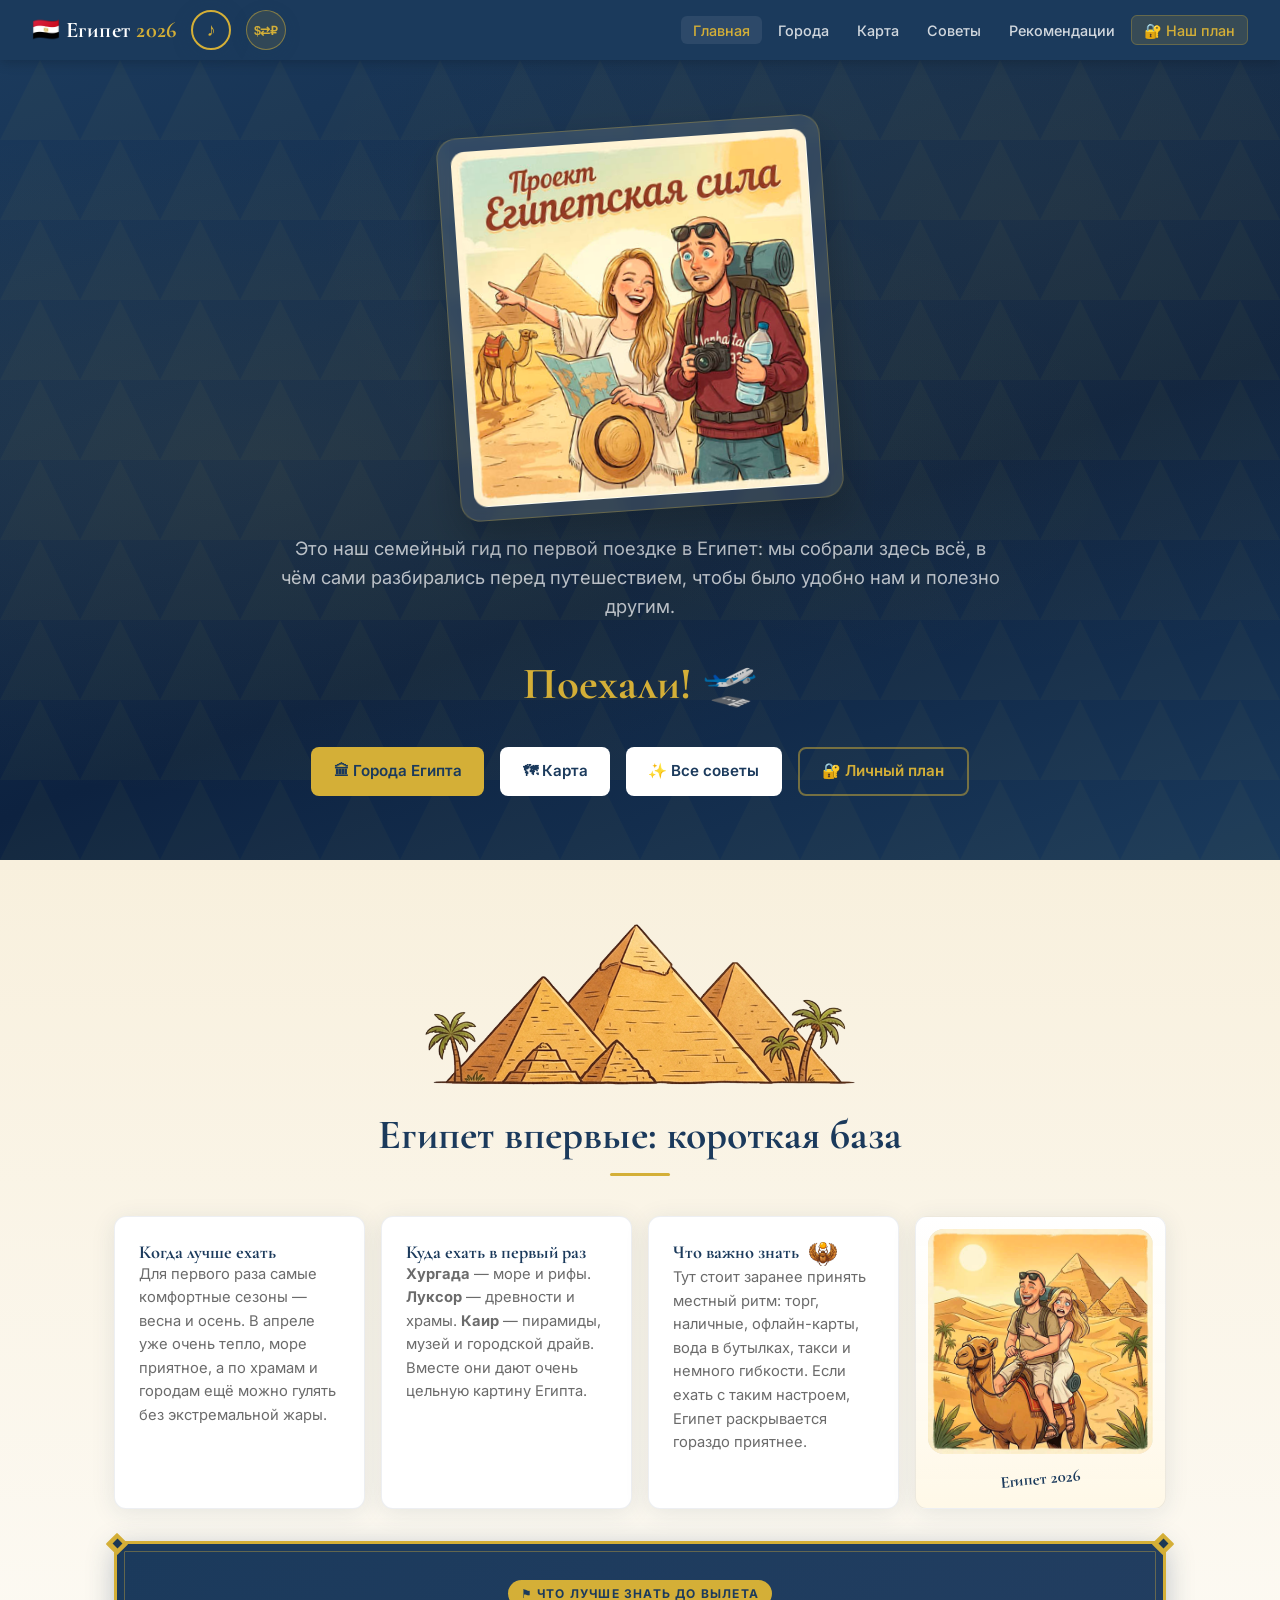
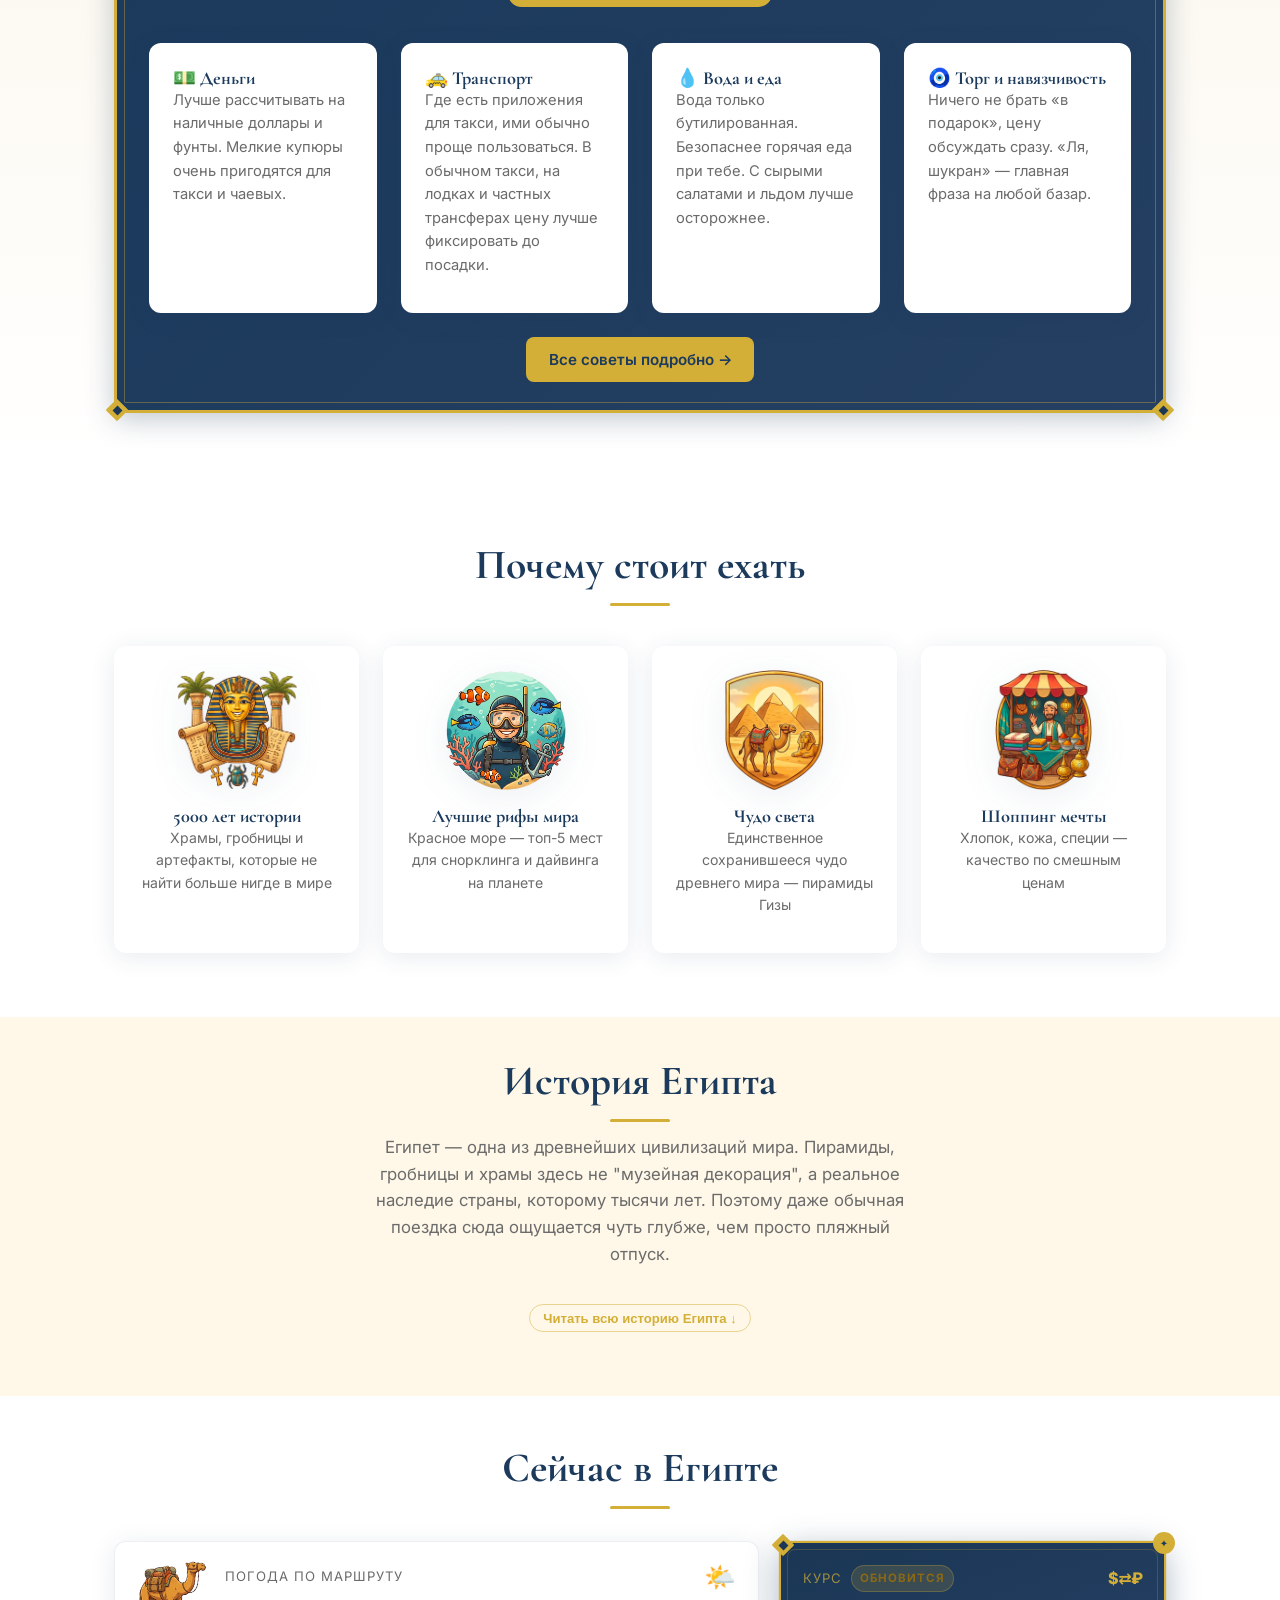
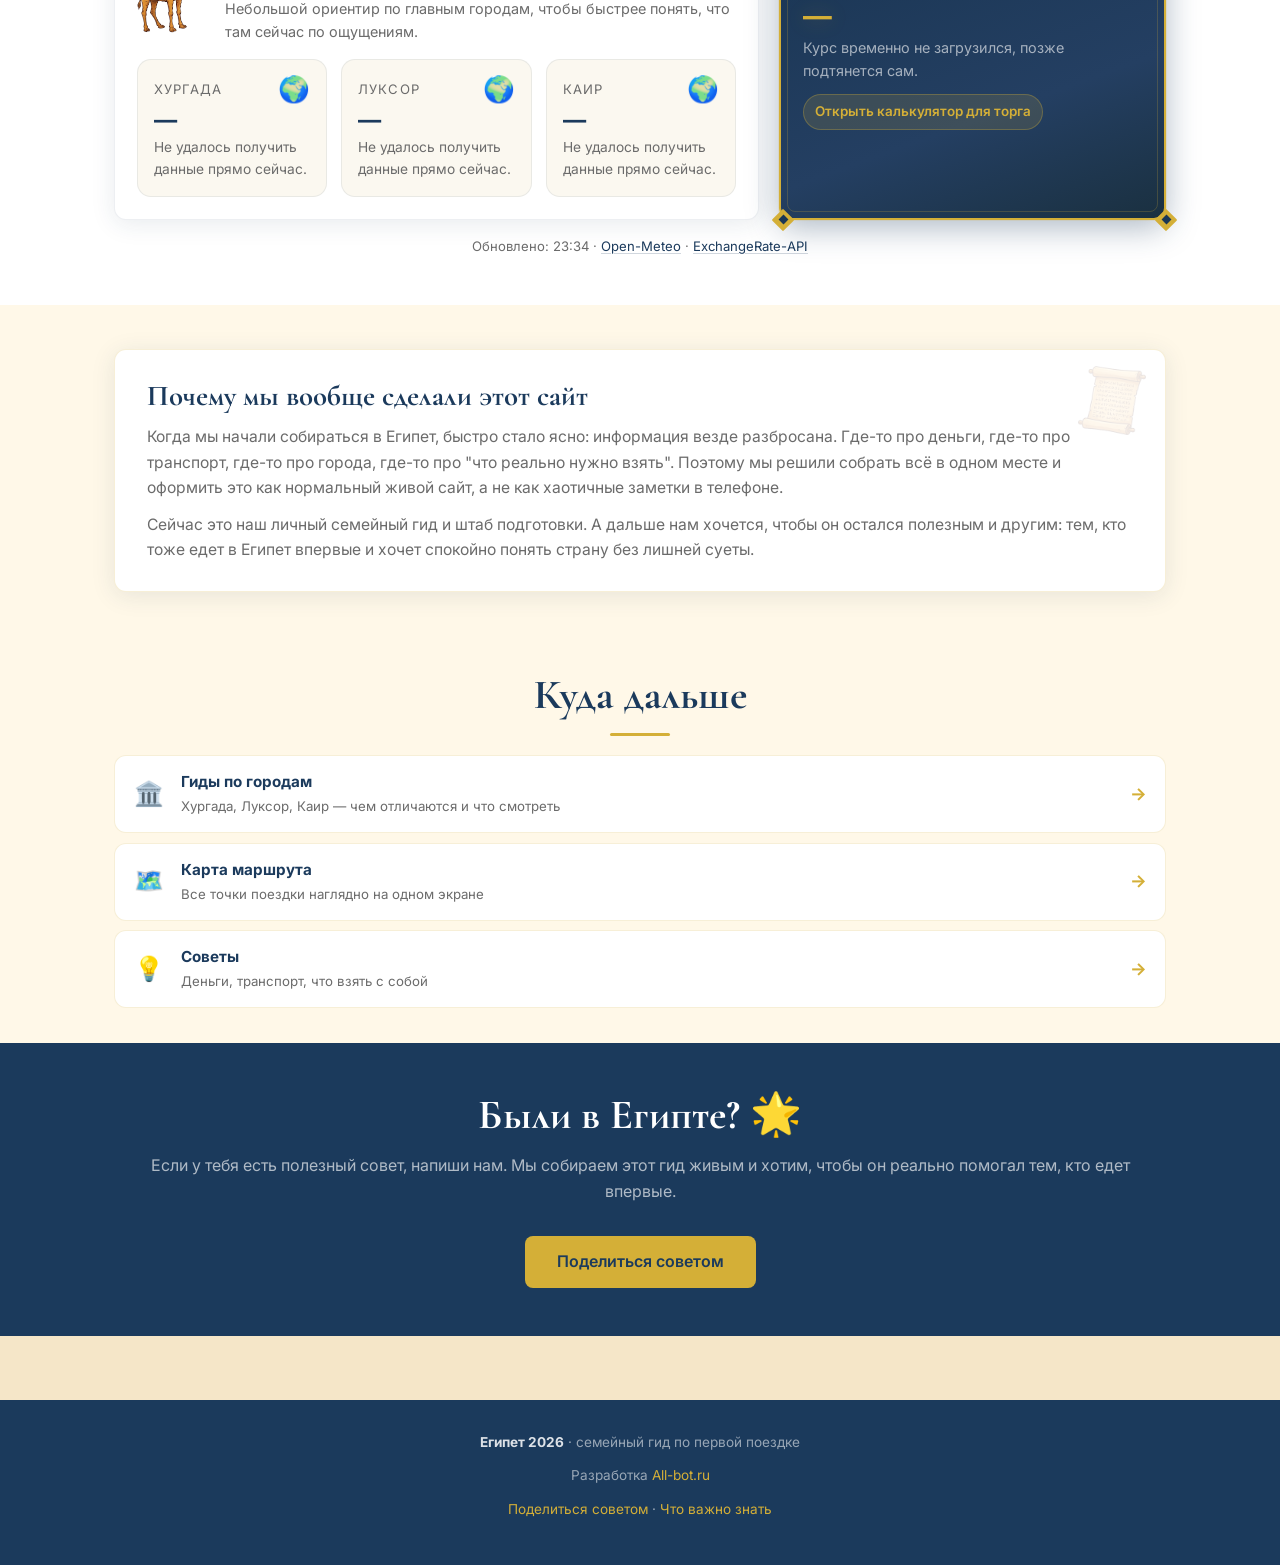
==== index.html @ 66828217 "Polish Egypt guide pages" ====
<!DOCTYPE html>
<html lang="ru">
<head>
  <meta charset="UTF-8">
  <meta name="viewport" content="width=device-width, initial-scale=1.0">
  <title>Египет 2026 — семейный гид</title>
  <meta name="description" content="Семейный гид по первой поездке в Египет: Хургада, Луксор, Каир, карта, деньги, советы и всё, что помогает спокойно подготовиться к путешествию.">
  <link rel="stylesheet" href="css/style.css">
  <style>
    .info-grid {
      display: grid;
      grid-template-columns: repeat(3, 1fr);
      gap: 1.5rem;
      margin-top: 3rem;
    }
    @media(max-width:700px){ .info-grid { grid-template-columns: 1fr; } }
    .info-card {
      background: rgba(255,255,255,0.06);
      border: 1px solid rgba(212,175,55,0.2);
      border-radius: 12px;
      padding: 1.5rem;
      text-align: center;
      color: var(--white);
    }
    .info-card .ic-icon { font-size: 2rem; margin-bottom: 0.5rem; }
    .info-card .ic-label { font-size: 0.78rem; text-transform: uppercase; letter-spacing: 0.1em; color: rgba(255,255,255,0.5); margin-bottom: 0.25rem; }
    .info-card .ic-val { font-family: var(--font-h); font-size: 1.1rem; font-weight: 700; color: var(--gold); }
    .hero-postcard-wrap {
      display: flex;
      justify-content: center;
      margin-top: 2.1rem;
      position: relative;
    }
    .hero-postcard {
      width: min(384px, 84vw);
      background: rgba(255,255,255,0.1);
      border: 1px solid rgba(212,175,55,0.3);
      border-radius: 20px;
      box-shadow: 0 18px 42px rgba(0,0,0,0.22);
      padding: 0.8rem;
      transform: rotate(-4deg);
      transform-origin: center;
      backdrop-filter: blur(6px);
    }
    .hero-postcard img {
      display: block;
      width: 100%;
      border-radius: 14px;
    }
    @media(max-width:720px){
      .hero-postcard-wrap {
        margin-top: 0.35rem;
      }
      .hero-postcard {
        width: min(300px, 80vw);
        transform: rotate(-3deg);
      }
      .info-grid {
        margin-top: 2rem;
      }
    }

    .live-grid {
      display: grid;
      grid-template-columns: 1.25fr 0.75fr;
      gap: 1.25rem;
      margin-top: 2rem;
    }
    .live-card {
      background: var(--white);
      border-radius: var(--radius);
      box-shadow: var(--shadow);
      padding: 1.35rem;
      border: 1px solid rgba(27,58,92,0.08);
    }
    .weather-card {
      position: relative;
      overflow: hidden;
    }
    .weather-camel {
      width: 72px;
      flex-shrink: 0;
      opacity: 0.96;
      transform: rotate(-6deg);
    }
    .weather-head {
      display: grid;
      grid-template-columns: auto 1fr;
      gap: 1rem;
      align-items: start;
      margin-bottom: 1rem;
    }
    .weather-head-copy { min-width: 0; }
    .weather-compact {
      display: grid;
      grid-template-columns: repeat(3, 1fr);
      gap: 0.9rem;
      margin-top: 1rem;
    }
    .weather-mini {
      background: #FBF8F0;
      border: 1px solid rgba(27,58,92,0.08);
      border-radius: 14px;
      padding: 1rem;
    }
    .weather-mini-head {
      display: flex;
      align-items: center;
      justify-content: space-between;
      gap: 0.6rem;
      margin-bottom: 0.35rem;
    }
    .weather-mini-city {
      font-size: 0.82rem;
      text-transform: uppercase;
      letter-spacing: 0.08em;
      color: var(--text-lt);
    }
    .weather-mini-temp {
      font-family: var(--font-b);
      font-size: 1.45rem;
      font-weight: 700;
      color: var(--navy);
      line-height: 1.1;
      margin-bottom: 0.2rem;
    }
    .weather-mini-desc {
      color: var(--text-lt);
      font-size: 0.86rem;
      margin: 0;
    }
    .live-card.clickable {
      cursor: pointer;
      transition: transform 0.2s, box-shadow 0.2s, border-color 0.2s;
    }
    .live-card.clickable:hover {
      transform: translateY(-2px);
      box-shadow: 0 10px 30px rgba(27,58,92,0.14);
      border-color: rgba(212,175,55,0.35);
    }

    /* Блок "Куда дальше" */
    .sitenav-row { display: flex; flex-direction: column; gap: 0.6rem; }
    .sitenav-item {
      display: flex;
      align-items: center;
      gap: 1rem;
      padding: 0.9rem 1.1rem;
      background: var(--white);
      border: 1px solid rgba(212,175,55,0.2);
      border-radius: 12px;
      text-decoration: none;
      color: inherit;
      transition: background 0.18s, border-color 0.18s, transform 0.18s;
    }
    .sitenav-item:hover {
      background: #fffbf0;
      border-color: rgba(212,175,55,0.5);
      transform: translateX(4px);
    }
    .sitenav-icon { font-size: 1.5rem; flex-shrink: 0; width: 2rem; text-align: center; }
    .sitenav-body { flex: 1; min-width: 0; }
    .sitenav-title { font-weight: 700; font-size: 0.95rem; color: var(--navy); }
    .sitenav-sub { font-size: 0.83rem; color: var(--text-lt); margin-top: 0.1rem; }
    .sitenav-arrow { font-size: 1.1rem; color: var(--gold); font-weight: 700; flex-shrink: 0; }

    /* Денежная рамка для карточки курса */
    #live-rate-card {
      background: linear-gradient(160deg, #1a3654 0%, #243f62 60%, #1a3040 100%);
      border: 2px solid #D4AF37;
      box-shadow: 0 0 0 1px rgba(212,175,55,0.15), 0 8px 32px rgba(27,58,92,0.35);
      position: relative;
      overflow: visible;
    }
    #live-rate-card::before {
      content: '';
      position: absolute;
      inset: 6px;
      border: 1px solid rgba(212,175,55,0.22);
      border-radius: 8px;
      pointer-events: none;
    }
    /* Угловые монетки */
    #live-rate-card::after {
      content: '✦';
      position: absolute;
      top: -11px;
      right: -11px;
      width: 22px;
      height: 22px;
      background: #D4AF37;
      border-radius: 50%;
      display: flex;
      align-items: center;
      justify-content: center;
      font-size: 10px;
      color: #1B3A5C;
      line-height: 22px;
      text-align: center;
    }
    #live-rate-card .live-city { color: rgba(212,175,55,0.7); }
    #live-rate-card .live-value { color: #D4AF37; text-shadow: 0 0 20px rgba(212,175,55,0.3); }
    #live-rate-card .live-desc { color: rgba(255,255,255,0.6); }
    #live-rate-card .live-tap {
      background: rgba(212,175,55,0.15);
      color: #D4AF37;
      border: 1px solid rgba(212,175,55,0.3);
    }
    #live-rate-card:hover {
      transform: translateY(-3px);
      box-shadow: 0 0 0 1px rgba(212,175,55,0.3), 0 12px 40px rgba(27,58,92,0.45);
      border-color: #D4AF37;
    }
    .live-top {
      display: flex;
      align-items: center;
      justify-content: space-between;
      gap: 1rem;
      margin-bottom: 0.5rem;
    }
    .live-top-left {
      display: flex;
      align-items: center;
      gap: 0.55rem;
      flex-wrap: wrap;
    }
    .live-city {
      font-size: 0.82rem;
      text-transform: uppercase;
      letter-spacing: 0.08em;
      color: var(--text-lt);
    }
    .live-badge {
      display: inline-flex;
      align-items: center;
      gap: 0.3rem;
      font-size: 0.72rem;
      font-weight: 700;
      text-transform: uppercase;
      letter-spacing: 0.08em;
      color: #8B6914;
      background: rgba(212,175,55,0.16);
      border: 1px solid rgba(212,175,55,0.28);
      border-radius: 999px;
      padding: 0.22rem 0.55rem;
      white-space: nowrap;
    }
    .live-icon {
      font-size: 1.6rem;
      line-height: 1;
    }
    .live-value {
      font-family: var(--font-b);
      font-size: 1.8rem;
      font-weight: 700;
      letter-spacing: -0.02em;
      color: var(--navy);
      line-height: 1.1;
      margin-bottom: 0.25rem;
    }
    .live-desc {
      color: var(--text-lt);
      font-size: 0.9rem;
      margin: 0;
    }
    .live-tap {
      margin-top: 0.75rem;
      display: inline-flex;
      align-items: center;
      gap: 0.45rem;
      font-size: 0.84rem;
      font-weight: 600;
      color: var(--navy);
      background: rgba(27,58,92,0.05);
      border-radius: 999px;
      padding: 0.4rem 0.7rem;
    }
    .nav-calc-btn {
      width: 40px;
      height: 40px;
      border-radius: 50%;
      border: 1px solid rgba(212,175,55,0.5);
      background: rgba(212,175,55,0.12);
      color: var(--gold);
      display: inline-flex;
      align-items: center;
      justify-content: center;
      font-size: 0.78rem;
      font-weight: 800;
      letter-spacing: -0.04em;
      cursor: pointer;
      box-shadow: 0 4px 16px rgba(27,58,92,0.2);
      transition: transform 0.2s, background 0.2s, border-color 0.2s;
    }
    .nav-calc-btn:hover {
      transform: translateY(-1px);
      background: rgba(212,175,55,0.2);
      border-color: rgba(212,175,55,0.8);
    }
    .nav-temp-chip {
      display: none;
      align-items: center;
      gap: 0.35rem;
      min-height: 34px;
      padding: 0.3rem 0.7rem;
      border-radius: 999px;
      border: 1px solid rgba(255,255,255,0.12);
      background: rgba(255,255,255,0.06);
      color: rgba(255,255,255,0.86);
      font-size: 0.78rem;
      white-space: nowrap;
      text-decoration: none;
      cursor: pointer;
      transition: background 0.2s, border-color 0.2s, transform 0.2s;
    }
    .nav-temp-chip:hover {
      background: rgba(255,255,255,0.1);
      border-color: rgba(212,175,55,0.34);
      transform: translateY(-1px);
    }
    .nav-temp-chip.is-visible { display: inline-flex; }
    .nav-temp-value {
      color: var(--gold);
      font-weight: 800;
      font-family: var(--font-b);
      letter-spacing: 0.01em;
    }
    @media(max-width:720px){
      .nav-calc-btn {
        width: 36px;
        height: 36px;
        font-size: 0.95rem;
      }
      .nav-temp-chip {
        padding: 0.25rem 0.5rem;
        font-size: 0.74rem;
      }
      .nav-temp-label {
        display: none;
      }
    }
    .live-footer {
      margin-top: 1rem;
      color: var(--text-lt);
      font-size: 0.82rem;
      text-align: center;
    }
    .calc-overlay {
      position: fixed;
      inset: 0;
      background: rgba(27,58,92,0.58);
      display: none;
      align-items: center;
      justify-content: center;
      z-index: 1200;
      padding: 1.25rem;
    }
    .calc-overlay.open { display: flex; }
    .calc-modal {
      width: 100%;
      max-width: 520px;
      background: var(--white);
      border-radius: 20px;
      box-shadow: 0 24px 60px rgba(0,0,0,0.22);
      overflow: hidden;
    }
    .calc-head {
      background: linear-gradient(135deg, var(--navy), var(--navy-lt));
      color: var(--white);
      padding: 1.1rem 1.25rem;
      display: flex;
      align-items: center;
      justify-content: space-between;
      gap: 1rem;
    }
    .calc-head h3 {
      color: var(--white);
      font-size: 1.4rem;
      margin: 0;
    }
    .calc-close {
      background: rgba(255,255,255,0.1);
      border: 1px solid rgba(255,255,255,0.15);
      color: var(--white);
      width: 36px;
      height: 36px;
      border-radius: 999px;
      cursor: pointer;
      font-size: 1.1rem;
    }
    .calc-body { padding: 1.25rem; }
    .calc-hint {
      color: var(--text-lt);
      font-size: 0.9rem;
      margin-bottom: 1rem;
    }
    .calc-grid {
      display: grid;
      grid-template-columns: 1fr 1fr;
      gap: 0.9rem;
    }
    .calc-field label {
      display: block;
      margin-bottom: 0.35rem;
      font-size: 0.82rem;
      font-weight: 600;
      color: var(--text-lt);
      text-transform: uppercase;
      letter-spacing: 0.05em;
    }
    .calc-field input {
      width: 100%;
      border: 1px solid var(--border);
      border-radius: 10px;
      padding: 0.85rem 0.95rem;
      font-size: 1.05rem;
      font-family: var(--font-b);
      color: var(--navy);
      background: #fffdfa;
      outline: none;
    }
    .calc-field input:focus {
      border-color: var(--gold);
      box-shadow: 0 0 0 3px rgba(212,175,55,0.15);
    }
    .calc-quick {
      margin-top: 1rem;
      display: flex;
      flex-wrap: wrap;
      gap: 0.6rem;
    }
    .calc-chip {
      border: 1px solid var(--border);
      background: var(--sand);
      color: var(--navy);
      border-radius: 999px;
      padding: 0.45rem 0.8rem;
      font-size: 0.9rem;
      cursor: pointer;
    }
    .calc-foot {
      margin-top: 1rem;
      color: var(--text-lt);
      font-size: 0.84rem;
    }
    .primer-grid {
      display: grid;
      grid-template-columns: 1.2fr 0.8fr;
      gap: 1.5rem;
      align-items: start;
    }
    .story-card {
      position: relative;
      overflow: hidden;
    }
    .story-card .story-icon {
      position: absolute;
      right: 1.2rem;
      top: 1rem;
      width: 68px;
      opacity: 0.12;
      pointer-events: none;
    }
    .story-card .story-copy {
      position: relative;
      z-index: 1;
      padding-right: 3.5rem;
    }
    .primer-copy {
      background: linear-gradient(180deg, rgba(255,255,255,0.98), rgba(255,248,231,0.96));
      border: 1px solid rgba(212,175,55,0.22);
      border-radius: 18px;
      box-shadow: var(--shadow);
      padding: 2rem;
    }
    .primer-copy p:last-child { margin-bottom: 0; }
    .primer-side {
      display: grid;
      gap: 1rem;
    }
    .primer-side .card { border: 1px solid rgba(27,58,92,0.08); }
    .primer-photo-card {
      min-height: 100%;
      padding: 0.75rem;
      background: linear-gradient(180deg, rgba(255,255,255,0.98), rgba(255,248,231,0.96));
      border: 1px solid rgba(212,175,55,0.25);
    }
    .primer-photo-frame {
      position: relative;
      border-radius: 16px;
      overflow: hidden;
      background: #F8F0DD;
      box-shadow: inset 0 0 0 1px rgba(27,58,92,0.08);
    }
    .primer-photo-frame img {
      display: block;
      width: 100%;
      aspect-ratio: 1 / 1;
      object-fit: cover;
    }
    .primer-photo-signature {
      position: relative;
      transform: rotate(-5deg);
      transform-origin: center;
      display: flex;
      width: max-content;
      margin: 0.75rem auto 0.2rem;
      padding: 0;
      border-radius: 0;
      background: transparent;
      border: 0;
      color: var(--navy);
      font-family: var(--font-h);
      font-size: 1.05rem;
      font-weight: 700;
      box-shadow: none;
      backdrop-filter: none;
    }
    .primer-photo-caption {
      margin-top: 0.8rem;
      padding: 0 0.35rem 0.2rem;
    }
    .primer-photo-caption h4 {
      margin-bottom: 0.3rem;
    }
    .primer-photo-caption p {
      margin: 0;
      font-size: 0.9rem;
      color: var(--text-lt);
      line-height: 1.55;
    }
    .primer-kicker {
      display: inline-block;
      font-size: 0.78rem;
      text-transform: uppercase;
      letter-spacing: 0.12em;
      color: #8B6914;
      background: rgba(212,175,55,0.12);
      border: 1px solid rgba(212,175,55,0.2);
      border-radius: 999px;
      padding: 0.3rem 0.7rem;
      margin-bottom: 1rem;
    }
    .primer-end {
      margin-top: 1rem;
      background: rgba(27,58,92,0.05);
      border-left: 4px solid var(--gold);
      padding: 0.9rem 1rem;
      border-radius: 10px;
      color: var(--navy);
      font-weight: 500;
    }
    .link-soft {
      color: var(--navy);
      text-decoration: underline;
      text-decoration-color: rgba(27,58,92,0.2);
      text-underline-offset: 0.16em;
    }
    .link-soft:hover { text-decoration-color: var(--gold); }
    .divider-art {
      margin: 0 auto 1.6rem;
      width: min(430px, 64%);
      opacity: 0.92;
      display: block;
    }
    .reason-icon {
      width: 120px;
      height: 120px;
      object-fit: contain;
      display: block;
      margin: 0 auto 0.9rem;
      filter: drop-shadow(0 8px 18px rgba(27,58,92,0.08));
    }
    .site-nav-grid {
      display: grid;
      grid-template-columns: repeat(3, 1fr);
      gap: 1rem;
    }
    .site-nav-card {
      display: block;
      text-decoration: none;
      background: linear-gradient(180deg, rgba(255,255,255,0.98), rgba(255,248,231,0.95));
      border: 1px solid rgba(27,58,92,0.08);
      border-radius: 18px;
      box-shadow: var(--shadow);
      padding: 1.2rem 1.15rem;
      transition: transform 0.2s, box-shadow 0.2s, border-color 0.2s;
    }
    .site-nav-card:hover {
      transform: translateY(-3px);
      box-shadow: 0 10px 28px rgba(27,58,92,0.14);
      border-color: rgba(212,175,55,0.28);
    }
    .site-nav-top {
      display: flex;
      align-items: center;
      justify-content: space-between;
      gap: 0.8rem;
      margin-bottom: 0.55rem;
    }
    .site-nav-kicker {
      font-size: 0.76rem;
      text-transform: uppercase;
      letter-spacing: 0.08em;
      color: var(--text-lt);
    }
    .site-nav-icon {
      font-size: 1.4rem;
      line-height: 1;
    }
    .site-nav-card h4 {
      margin-bottom: 0.35rem;
      font-size: 1.25rem;
    }
    .site-nav-card p {
      font-size: 0.92rem;
      color: var(--text-lt);
      margin-bottom: 0.85rem;
    }
    .site-nav-list {
      list-style: none;
      display: grid;
      gap: 0.45rem;
      margin: 0 0 1rem;
      padding: 0;
    }
    .site-nav-list li {
      position: relative;
      padding-left: 1rem;
      font-size: 0.9rem;
      color: var(--text-lt);
      line-height: 1.45;
    }
    .site-nav-list li::before {
      content: "•";
      position: absolute;
      left: 0;
      top: 0;
      color: var(--gold);
      font-weight: 700;
    }
    .site-nav-link {
      display: inline-flex;
      align-items: center;
      gap: 0.4rem;
      color: var(--navy);
      font-weight: 700;
      font-size: 0.95rem;
    }
    @media(max-width:900px){
      .live-grid,
      .primer-grid { grid-template-columns: 1fr; }
      .calc-grid { grid-template-columns: 1fr; }
      .weather-compact { grid-template-columns: 1fr; }
      .site-nav-grid { grid-template-columns: 1fr; }
      .weather-camel {
        width: 52px;
      }
      .weather-head {
        grid-template-columns: auto 1fr;
        gap: 0.85rem;
        align-items: start;
      }
      .story-card .story-icon {
        width: 56px;
        right: 0.9rem;
      }
      .story-card .story-copy {
        padding-right: 2.4rem;
      }
      .reason-icon {
        width: 108px;
        height: 108px;
      }
    }
  </style>
  <style>
    /* History expand */
    .history-toggle {
      margin-top: 0.75rem;
      background: none;
      border: 1px solid rgba(212,175,55,0.5);
      color: var(--gold);
      font-size: 0.82rem;
      font-weight: 600;
      padding: 0.35rem 0.85rem;
      border-radius: 20px;
      cursor: pointer;
      transition: background 0.2s, color 0.2s;
    }
    .history-toggle:hover { background: var(--gold); color: var(--navy); }
    .history-full { margin-top: 0; }
    .history-grid { display: grid; grid-template-columns: repeat(3, 1fr); gap: 1.1rem; }
    @media(max-width:900px){ .history-grid { grid-template-columns: repeat(2,1fr); } }
    @media(max-width:600px){ .history-grid { grid-template-columns: 1fr; } }

    .history-era {
      border-radius: 12px;
      padding: 1.15rem 1.2rem 1.1rem;
      position: relative;
      overflow: hidden;
      border: 1px solid transparent;
      transition: transform 0.18s, box-shadow 0.18s;
    }
    .history-era:hover { transform: translateY(-3px); box-shadow: 0 8px 24px rgba(0,0,0,0.13); }

    /* Декоративный треугольник в правом верхнем углу */
    .history-era::after {
      content: '';
      position: absolute;
      top: 0; right: 0;
      width: 48px; height: 48px;
      clip-path: polygon(100% 0, 0 0, 100% 100%);
      opacity: 0.18;
    }

    /* Эпохи — цвета по древности */
    .era-ancient  { background: linear-gradient(135deg, #fffbf0 0%, #fff5d6 100%); border-color: rgba(212,175,55,0.35); }
    .era-ancient::after  { background: #D4AF37; }

    .era-classic  { background: linear-gradient(135deg, #fff8ee 0%, #ffeecf 100%); border-color: rgba(200,140,60,0.3); }
    .era-classic::after  { background: #c88c3c; }

    .era-medieval { background: linear-gradient(135deg, #f5f0e8 0%, #e8dfc8 100%); border-color: rgba(160,130,80,0.3); }
    .era-medieval::after { background: #a08250; }

    .era-modern   { background: linear-gradient(135deg, #eef2f8 0%, #d8e4f0 100%); border-color: rgba(27,58,92,0.2); }
    .era-modern::after   { background: #1B3A5C; }

    .era-now      { background: linear-gradient(135deg, #1B3A5C 0%, #243f62 100%); border-color: rgba(212,175,55,0.4); }
    .era-now::after      { background: #D4AF37; opacity: 0.25; }

    .history-era-icon {
      font-size: 1.5rem;
      line-height: 1;
      margin-bottom: 0.5rem;
      display: block;
    }
    .history-era-date {
      font-size: 0.68rem;
      font-weight: 800;
      letter-spacing: 0.08em;
      text-transform: uppercase;
      margin-bottom: 0.2rem;
      opacity: 0.6;
    }
    .era-now .history-era-date { color: rgba(255,255,255,0.6); }

    .history-era-title {
      font-size: 0.9rem;
      font-weight: 700;
      margin-bottom: 0.5rem;
      line-height: 1.3;
      color: #1B3A5C;
    }
    .era-ancient .history-era-title  { color: #7a5a00; }
    .era-classic .history-era-title  { color: #7a4a00; }
    .era-medieval .history-era-title { color: #5a4020; }
    .era-modern .history-era-title   { color: #1B3A5C; }
    .era-now .history-era-title      { color: #D4AF37; }

    .history-era p { font-size: 0.86rem; margin: 0; line-height: 1.58; color: #555; }
    .era-now p { color: rgba(255,255,255,0.8); }
  </style>
  <style>
    /* Egyptian Must-Know Frame — inline to bypass cache */
    .must-know-block {
      background: linear-gradient(135deg, #1B3A5C 0%, #243f62 100%);
      border-radius: 4px;
      padding: 2.25rem 2rem 1.75rem;
      margin-top: 0;
      position: relative;
      overflow: visible;
      box-shadow: 0 6px 28px rgba(27,58,92,0.28);
      border: 3px solid #D4AF37;
    }
    .must-know-block::before {
      content: '';
      position: absolute;
      inset: 7px;
      border: 1px solid rgba(212,175,55,0.38);
      border-radius: 1px;
      pointer-events: none;
      z-index: 0;
    }
    .must-know-block > * { position: relative; z-index: 1; }
    .must-know-block .section-title h2 { color: #fff; }
    .must-know-block .section-title p   { color: rgba(255,255,255,0.65); }
    .must-know-block .must-know-label {
      display: inline-flex;
      align-items: center;
      gap: .4rem;
      background: #D4AF37;
      color: #1B3A5C;
      font-size: .75rem;
      font-weight: 700;
      letter-spacing: .1em;
      text-transform: uppercase;
      padding: .25rem .8rem;
      border-radius: 20px;
      margin-bottom: 1rem;
    }
    .egp-corner {
      position: absolute;
      width: 22px;
      height: 22px;
      z-index: 10;
    }
    .egp-tl { top: -11px;    left: -11px;  }
    .egp-tr { top: -11px;    right: -11px; }
    .egp-bl { bottom: -11px; left: -11px;  }
    .egp-br { bottom: -11px; right: -11px; }
    .egp-corner::before {
      content: '';
      position: absolute;
      width: 16px; height: 16px;
      top: 3px; left: 3px;
      background: #D4AF37;
      transform: rotate(45deg);
      border-radius: 1px;
    }
    .egp-corner::after {
      content: '';
      position: absolute;
      width: 7px; height: 7px;
      top: 7.5px; left: 7.5px;
      background: #1a3755;
      transform: rotate(45deg);
    }
  </style>
</head>
<body>

<!-- NAVBAR -->
<nav class="navbar">
  <div class="navbar-left">
    <a class="navbar-brand" href="index.html">🇪🇬 <span>Египет</span> 2026</a>
    <div class="music-player music-player-nav" id="music-player">
      <audio id="bg-audio" loop src="Kadir Demir - Desert Queen.mp3" preload="none"></audio>
      <button class="music-btn" id="music-btn" onclick="toggleMusic()" title="Kadir Demir — Desert Queen" aria-label="Включить музыку">
        <span class="music-note">♪</span>
        <div class="music-bars"><span></span><span></span><span></span><span></span></div>
      </button>
      <div class="music-label">Атмосфера Египта</div>
    </div>
    <button class="nav-calc-btn" type="button" data-calc-trigger title="Калькулятор валют" aria-label="Открыть калькулятор валют">$⇄₽</button>
    <a class="nav-temp-chip" id="nav-average-temp" href="#live-egypt" aria-live="polite">
      <span class="nav-temp-label">Египет сейчас</span>
      <span class="nav-temp-value" id="nav-average-temp-value"></span>
    </a>
  </div>
  <button class="nav-toggle" aria-label="Меню">
    <span></span><span></span><span></span>
  </button>
  <ul class="nav-links">
    <li><a href="index.html">Главная</a></li>
    <li><a href="cities.html">Города</a></li>
    <li><a href="map.html">Карта</a></li>
    <li><a href="tips.html">Советы</a></li>
    <li><a href="feedback.html">Рекомендации</a></li>
    <li class="nav-private"><a href="private.html">🔐 Наш план</a></li>
  </ul>
</nav>

<!-- HERO -->
<section class="hero">
  <div class="hero-bg-pattern"></div>
  <div class="hero-content">
    <div class="hero-postcard-wrap">
      <div class="hero-postcard">
        <img src="Logo.jpg" alt="Проект Египетская сила">
      </div>
    </div>

    <p class="hero-sub" style="margin-top:1.5rem;">Это наш семейный гид по первой поездке в Египет: мы собрали здесь всё, в чём сами разбирались перед путешествием, чтобы было удобно нам и полезно другим.</p>

    <!-- Countdown -->
    <div class="countdown-bar" id="countdown"></div>

    <div class="hero-btns">
      <a href="cities.html" class="btn btn-primary">🏛 Города Египта</a>
      <a href="map.html" class="btn btn-white">🗺 Карта</a>
      <a href="tips.html" class="btn btn-white">✨ Все советы</a>
      <a href="private.html" class="btn btn-outline" style="border-color:rgba(212,175,55,0.5);color:var(--gold);">🔐 Личный план</a>
    </div>
  </div>
</section>

<!-- FIRST TIME -->
<section id="first-time" class="section" style="background: linear-gradient(180deg, #F8F0DD 0%, #FFFFFF 100%);">
  <div class="container">
    <div class="section-title">
      <img class="divider-art" src="images/pyramids-panorama.png" alt="Пирамиды Египта">
      <h2>Египет впервые: короткая база</h2>
      <div class="gold-line"></div>
    </div>

    <div class="primer-side" style="grid-template-columns: repeat(auto-fit, minmax(220px, 1fr));">
        <div class="card">
          <div class="card-body">
            <h4>Когда лучше ехать</h4>
            <p style="font-size:0.92rem;color:var(--text-lt);">Для первого раза самые комфортные сезоны — весна и осень. В апреле уже очень тепло, море приятное, а по храмам и городам ещё можно гулять без экстремальной жары.</p>
          </div>
        </div>

        <div class="card">
          <div class="card-body">
            <h4>Куда ехать в первый раз</h4>
            <p style="font-size:0.92rem;color:var(--text-lt);"><strong>Хургада</strong> — море и рифы. <strong>Луксор</strong> — древности и храмы. <strong>Каир</strong> — пирамиды, музей и городской драйв. Вместе они дают очень цельную картину Египта.</p>
          </div>
        </div>

        <div class="card">
          <div class="card-body">
            <h4>Что важно знать <img src="images/scarab-sun.png" alt="" style="width:28px;vertical-align:middle;margin-left:0.35rem;"></h4>
            <p style="font-size:0.92rem;color:var(--text-lt);">Тут стоит заранее принять местный ритм: торг, наличные, офлайн-карты, вода в бутылках, такси и немного гибкости. Если ехать с таким настроем, Египет раскрывается гораздо приятнее.</p>
          </div>
        </div>

        <div class="card primer-photo-card">
          <div class="primer-photo-frame">
            <img src="images/first-trip-camel-postcard.jpg" alt="Иллюстрация первой поездки в Египет">
          </div>
          <div style="text-align:center;">
            <div class="primer-photo-signature">Египет 2026</div>
          </div>
        </div>

    </div>

    <div class="must-know-block" style="background:linear-gradient(135deg,#1B3A5C 0%,#243f62 100%);border:3px solid #D4AF37;border-radius:4px;padding:2.25rem 2rem 1.75rem;position:relative;overflow:visible;box-shadow:0 6px 28px rgba(27,58,92,0.28);margin-top:2rem;">
      <span class="egp-corner egp-tl" style="position:absolute;width:22px;height:22px;z-index:10;top:-11px;left:-11px;"></span>
      <span class="egp-corner egp-tr" style="position:absolute;width:22px;height:22px;z-index:10;top:-11px;right:-11px;"></span>
      <span class="egp-corner egp-bl" style="position:absolute;width:22px;height:22px;z-index:10;bottom:-11px;left:-11px;"></span>
      <span class="egp-corner egp-br" style="position:absolute;width:22px;height:22px;z-index:10;bottom:-11px;right:-11px;"></span>
      <div class="section-title" style="margin-bottom:1.5rem;position:relative;z-index:1;">
        <div class="must-know-label" style="margin:0 auto 0.75rem;display:inline-flex;align-items:center;background:#D4AF37;color:#1B3A5C;font-size:.75rem;font-weight:700;letter-spacing:.1em;text-transform:uppercase;padding:.25rem .8rem;border-radius:20px;">⚑ Что лучше знать до вылета</div>
      </div>
      <div class="grid-4">
        <div class="card">
          <div class="card-body">
            <h4>💵 Деньги</h4>
            <p style="font-size:0.92rem;color:var(--text-lt);">Лучше рассчитывать на наличные доллары и фунты. Мелкие купюры очень пригодятся для такси и чаевых.</p>
          </div>
        </div>
        <div class="card">
          <div class="card-body">
            <h4>🚕 Транспорт</h4>
            <p style="font-size:0.92rem;color:var(--text-lt);">Где есть приложения для такси, ими обычно проще пользоваться. В обычном такси, на лодках и частных трансферах цену лучше фиксировать до посадки.</p>
          </div>
        </div>
        <div class="card">
          <div class="card-body">
            <h4>💧 Вода и еда</h4>
            <p style="font-size:0.92rem;color:var(--text-lt);">Вода только бутилированная. Безопаснее горячая еда при тебе. С сырыми салатами и льдом лучше осторожнее.</p>
          </div>
        </div>
        <div class="card">
          <div class="card-body">
            <h4>🧿 Торг и навязчивость</h4>
            <p style="font-size:0.92rem;color:var(--text-lt);">Ничего не брать «в подарок», цену обсуждать сразу. «Ля, шукран» — главная фраза на любой базар.</p>
          </div>
        </div>
      </div>
      <div class="text-center mt-3">
        <a href="tips.html" class="btn btn-primary">Все советы подробно →</a>
      </div>
    </div>
  </div>
</section>

<!-- WHY EGYPT -->
<section class="section" style="background: var(--white);">
  <div class="container">
    <div class="section-title">
      <h2>Почему стоит ехать</h2>
      <div class="gold-line"></div>
    </div>
    <div class="grid-4">
      <div class="card">
        <div class="card-body" style="text-align:center;">
          <img class="reason-icon" src="images/history-emblem.png" alt="5000 лет истории">
          <h4>5000 лет истории</h4>
          <p style="font-size:0.88rem;color:var(--text-lt);">Храмы, гробницы и артефакты, которые не найти больше нигде в мире</p>
        </div>
      </div>
      <div class="card">
        <div class="card-body" style="text-align:center;">
          <img class="reason-icon" src="images/reef-emblem.png" alt="Лучшие рифы мира">
          <h4>Лучшие рифы мира</h4>
          <p style="font-size:0.88rem;color:var(--text-lt);">Красное море — топ-5 мест для снорклинга и дайвинга на планете</p>
        </div>
      </div>
      <div class="card">
        <div class="card-body" style="text-align:center;">
          <img class="reason-icon" src="images/wonder-emblem.png" alt="Чудо света">
          <h4>Чудо света</h4>
          <p style="font-size:0.88rem;color:var(--text-lt);">Единственное сохранившееся чудо древнего мира — пирамиды Гизы</p>
        </div>
      </div>
      <div class="card">
        <div class="card-body" style="text-align:center;">
          <img class="reason-icon" src="images/bazaar-emblem.png" alt="Шоппинг мечты">
          <h4>Шоппинг мечты</h4>
          <p style="font-size:0.88rem;color:var(--text-lt);">Хлопок, кожа, специи — качество по смешным ценам</p>
        </div>
      </div>
    </div>
  </div>
</section>

<!-- HISTORY -->
<section class="section" style="background:#FFF8E8; padding-top:2.5rem; padding-bottom:2.5rem;">
  <div class="container">
    <div class="section-title" style="margin-bottom:1.5rem;">
      <h2>История Египта</h2>
      <div class="gold-line"></div>
      <p style="color:var(--text-lt);max-width:560px;margin:0.75rem auto 0;">Египет — одна из древнейших цивилизаций мира. Пирамиды, гробницы и храмы здесь не "музейная декорация", а реальное наследие страны, которому тысячи лет. Поэтому даже обычная поездка сюда ощущается чуть глубже, чем просто пляжный отпуск.</p>
    </div>
    <div style="text-align:center; margin-bottom:1.5rem;">
      <button class="history-toggle" onclick="toggleHistory(this)" aria-expanded="false">Читать всю историю Египта ↓</button>
    </div>
    <div class="history-full" hidden>
      <div class="history-grid">

        <div class="history-era era-ancient">
          <span class="history-era-icon">𓂀</span>
          <div class="history-era-date">~ 3100 до н.э.</div>
          <div class="history-era-title">Объединение Египта</div>
          <p>До этого на берегах Нила существовали два отдельных царства — Верхний и Нижний Египет. Фараон Нармер объединил их. Нил давал воду и плодородные почвы — всё остальное выросло вокруг него.</p>
        </div>

        <div class="history-era era-ancient">
          <span class="history-era-icon">△</span>
          <div class="history-era-date">2700–2200 до н.э.</div>
          <div class="history-era-title">Эпоха пирамид</div>
          <p>Древнее царство — время великих пирамид. Хеопс, Хефрен, Микерин в Гизе. Фараон считался живым богом. Рабочие получали еду, жильё и медицинскую помощь — это были не рабы.</p>
        </div>

        <div class="history-era era-ancient">
          <span class="history-era-icon">⚡</span>
          <div class="history-era-date">2000–1500 до н.э.</div>
          <div class="history-era-title">Среднее и Новое царство</div>
          <p>Период расцвета. Тутмос III, Хатшепсут (женщина-фараон), Рамзес II. Карнакский храм, Долина царей в Луксоре — всё оттуда.</p>
        </div>

        <div class="history-era era-ancient">
          <span class="history-era-icon">☥</span>
          <div class="history-era-date">1350 до н.э.</div>
          <div class="history-era-title">Тутанхамон и религиозный переворот</div>
          <p>Эхнатон попытался ввести единого бога. Жрецы ненавидели это. После его смерти юный Тутанхамон вернул старую религию. Умер в 19 лет — гробницу нашли нетронутой в 1922 году.</p>
        </div>

        <div class="history-era era-classic">
          <span class="history-era-icon">🏛</span>
          <div class="history-era-date">332 до н.э.</div>
          <div class="history-era-title">Александр Македонский</div>
          <p>Завоевал Египет без боя — египтяне встретили его как освободителя. Основал Александрию. После — греческая династия Птолемеев. Последняя из них — Клеопатра VII.</p>
        </div>

        <div class="history-era era-classic">
          <span class="history-era-icon">🦅</span>
          <div class="history-era-date">30 до н.э.</div>
          <div class="history-era-title">Римская провинция</div>
          <p>После смерти Клеопатры — часть Римской империи. Почти 700 лет — Рим, потом Византия. В это время египтяне массово приняли христианство. Коптская церковь существует до сих пор.</p>
        </div>

        <div class="history-era era-medieval">
          <span class="history-era-icon">☪️</span>
          <div class="history-era-date">641 н.э.</div>
          <div class="history-era-title">Арабское завоевание</div>
          <p>Страна стала мусульманской. Арабский язык вытеснил коптский. Каир основан в 969 году как новая столица. С этого момента Египет — часть арабского мира.</p>
        </div>

        <div class="history-era era-medieval">
          <span class="history-era-icon">🗺</span>
          <div class="history-era-date">1517–1798</div>
          <div class="history-era-title">Османская империя</div>
          <p>Провинция Османов почти 300 лет. В 1798-м пришёл Наполеон с армией и учёными. Французы описали все древности — так началась египтология. Розеттский камень нашли именно тогда.</p>
        </div>

        <div class="history-era era-modern">
          <span class="history-era-icon">⚙️</span>
          <div class="history-era-date">XIX — нач. XX в.</div>
          <div class="history-era-title">Модернизация и колонии</div>
          <p>Мухаммад Али строил современное государство. Его внук открыл Суэцкий канал (1869) — и Египет попал в долговую зависимость от Британии. С 1882-го — фактически под британским контролем.</p>
        </div>

        <div class="history-era era-modern">
          <span class="history-era-icon">✊</span>
          <div class="history-era-date">1952</div>
          <div class="history-era-title">Революция и Насер</div>
          <p>Военные свергли короля, Египет стал республикой. Насер национализировал Суэцкий канал, строил Асуанскую плотину. Символ арабского национализма для всего региона.</p>
        </div>

        <div class="history-era era-modern">
          <span class="history-era-icon">🕊</span>
          <div class="history-era-date">1978–2011</div>
          <div class="history-era-title">Мир с Израилем. Мубарак</div>
          <p>Садат подписал мир с Израилем — первый в арабском мире. Был убит в 1981-м. Его преемник Мубарак правил 30 лет, пока протесты на Тахрире не положили этому конец.</p>
        </div>

        <div class="history-era era-now">
          <span class="history-era-icon">🌍</span>
          <div class="history-era-date">Сегодня</div>
          <div class="history-era-title">Современный Египет</div>
          <p>105 млн человек, арабская и мусульманская культура с огромным коптским меньшинством. Туризм — главный источник дохода. Каждый год учёные находят что-то новое.</p>
        </div>

      </div>
      <div style="text-align:center; margin-top:1.5rem;">
        <button class="history-toggle" onclick="toggleHistory(this)" aria-expanded="true">Свернуть ↑</button>
      </div>
    </div>
  </div>
</section>

<div class="calc-overlay" id="calc-overlay" aria-hidden="true">
  <div class="calc-modal" role="dialog" aria-modal="true" aria-labelledby="calc-title">
    <div class="calc-head">
      <h3 id="calc-title">Калькулятор для торга</h3>
      <button class="calc-close" id="calc-close" type="button" aria-label="Закрыть">×</button>
    </div>
    <div class="calc-body">
      <p class="calc-hint">Вбей сумму в удобной валюте, а остальные пересчитаются сами. Удобно быстро понять, что тебе называют на рынке или в такси.</p>

      <div class="calc-grid">
        <div class="calc-field">
          <label for="calc-egp">Египетские фунты</label>
          <input id="calc-egp" type="number" min="0" step="0.01" placeholder="Например, 500">
        </div>
        <div class="calc-field">
          <label for="calc-usd">Доллары</label>
          <input id="calc-usd" type="number" min="0" step="0.01" placeholder="Например, 10">
        </div>
        <div class="calc-field">
          <label for="calc-rub">Рубли</label>
          <input id="calc-rub" type="number" min="0" step="0.01" placeholder="Например, 1000">
        </div>
      </div>

      <div class="calc-quick">
        <button class="calc-chip" type="button" data-egp="100">100 EGP</button>
        <button class="calc-chip" type="button" data-egp="250">250 EGP</button>
        <button class="calc-chip" type="button" data-egp="500">500 EGP</button>
        <button class="calc-chip" type="button" data-egp="1000">1000 EGP</button>
      </div>

      <div class="calc-foot" id="calc-foot">Курс подхватится автоматически, как только загрузится live-блок.</div>
    </div>
  </div>
</div>

<!-- LIVE DATA -->
<section id="live-egypt" class="section" style="background: var(--white); padding-top: 3rem; padding-bottom: 3rem;">
  <div class="container">
    <div class="section-title" style="margin-bottom:1rem;">
      <h2>Сейчас в Египте</h2>
      <div class="gold-line"></div>
    </div>

    <div class="live-grid">
      <div class="live-card weather-card">
        <div class="weather-head">
          <img class="weather-camel" src="images/camel-backpack.png" alt="">
          <div class="weather-head-copy">
            <div class="live-top">
              <div class="live-city">Погода по маршруту</div>
              <div class="live-icon">🌤️</div>
            </div>
            <p class="live-desc">Небольшой ориентир по главным городам, чтобы быстрее понять, что там сейчас по ощущениям.</p>
          </div>
        </div>

        <div class="weather-compact">
          <div class="weather-mini">
            <div class="weather-mini-head">
              <div class="weather-mini-city">Хургада</div>
              <div class="live-icon" id="live-hurghada-icon">⏳</div>
            </div>
            <div class="weather-mini-temp" id="live-hurghada-temp">...</div>
            <p class="weather-mini-desc" id="live-hurghada-desc">Загружаем погоду...</p>
          </div>

          <div class="weather-mini">
            <div class="weather-mini-head">
              <div class="weather-mini-city">Луксор</div>
              <div class="live-icon" id="live-luxor-icon">⏳</div>
            </div>
            <div class="weather-mini-temp" id="live-luxor-temp">...</div>
            <p class="weather-mini-desc" id="live-luxor-desc">Загружаем погоду...</p>
          </div>

          <div class="weather-mini">
            <div class="weather-mini-head">
              <div class="weather-mini-city">Каир</div>
              <div class="live-icon" id="live-cairo-icon">⏳</div>
            </div>
            <div class="weather-mini-temp" id="live-cairo-temp">...</div>
            <p class="weather-mini-desc" id="live-cairo-desc">Загружаем погоду...</p>
          </div>
        </div>
      </div>

      <div class="live-card clickable" id="live-rate-card" role="button" tabindex="0" aria-label="Открыть калькулятор валют">
        <span class="egp-corner egp-tl" style="position:absolute;width:18px;height:18px;z-index:10;top:-9px;left:-9px;"></span>
        <span class="egp-corner egp-bl" style="position:absolute;width:18px;height:18px;z-index:10;bottom:-9px;left:-9px;"></span>
        <span class="egp-corner egp-br" style="position:absolute;width:18px;height:18px;z-index:10;bottom:-9px;right:-9px;"></span>
        <div class="live-top">
          <div class="live-top-left">
            <div class="live-city">Курс</div>
            <div class="live-badge" id="live-rate-badge">Обновляется</div>
          </div>
          <div class="live-icon" style="font-size:1rem;font-weight:800;letter-spacing:-0.04em;color:#D4AF37;">$⇄₽</div>
        </div>
        <div class="live-value" id="live-rate-usd">...</div>
        <p class="live-desc" id="live-rate-desc">Подтягиваем актуальный курс, чтобы на месте было проще понимать цены и быстро прикидывать обмен.</p>
        <div class="live-tap">Открыть калькулятор для торга</div>
      </div>
    </div>

    <div class="live-footer">
      <span id="live-updated">Данные загружаются…</span>
      ·
      <a class="link-soft" href="https://open-meteo.com/" target="_blank" rel="noopener noreferrer">Open-Meteo</a>
      ·
      <a class="link-soft" href="https://www.exchangerate-api.com/docs/free" target="_blank" rel="noopener noreferrer">ExchangeRate-API</a>
    </div>
  </div>
</section>

<!-- WHY THIS SITE -->
<section class="section" style="background:#FFF8E8; padding-top:2.75rem; padding-bottom:2.75rem;">
  <div class="container">
    <div class="card story-card" style="border:1px solid rgba(212,175,55,0.2);">
      <img class="story-icon" src="images/papyrus-scroll.png" alt="">
      <div class="card-body story-copy" style="padding:1.8rem 2rem;">
        <h3 style="margin-bottom:0.7rem;">Почему мы вообще сделали этот сайт</h3>
        <p style="font-size:0.98rem;color:var(--text-lt);">Когда мы начали собираться в Египет, быстро стало ясно: информация везде разбросана. Где-то про деньги, где-то про транспорт, где-то про города, где-то про "что реально нужно взять". Поэтому мы решили собрать всё в одном месте и оформить это как нормальный живой сайт, а не как хаотичные заметки в телефоне.</p>
        <p style="font-size:0.98rem;color:var(--text-lt); margin-bottom:0;">Сейчас это наш личный семейный гид и штаб подготовки. А дальше нам хочется, чтобы он остался полезным и другим: тем, кто тоже едет в Египет впервые и хочет спокойно понять страну без лишней суеты.</p>
      </div>
    </div>
  </div>
</section>

<!-- SITE NAV -->
<section class="section" style="background:#FFF8E8; padding-top:2.2rem; padding-bottom:2.2rem;">
  <div class="container">
    <div class="section-title" style="margin-bottom:1.2rem;">
      <h2>Куда дальше</h2>
      <div class="gold-line"></div>
    </div>
    <div class="sitenav-row">
      <a href="cities.html" class="sitenav-item">
        <span class="sitenav-icon">🏛️</span>
        <div class="sitenav-body">
          <div class="sitenav-title">Гиды по городам</div>
          <div class="sitenav-sub">Хургада, Луксор, Каир — чем отличаются и что смотреть</div>
        </div>
        <span class="sitenav-arrow">→</span>
      </a>
      <a href="map.html" class="sitenav-item">
        <span class="sitenav-icon">🗺️</span>
        <div class="sitenav-body">
          <div class="sitenav-title">Карта маршрута</div>
          <div class="sitenav-sub">Все точки поездки наглядно на одном экране</div>
        </div>
        <span class="sitenav-arrow">→</span>
      </a>
      <a href="tips.html" class="sitenav-item">
        <span class="sitenav-icon">💡</span>
        <div class="sitenav-body">
          <div class="sitenav-title">Советы</div>
          <div class="sitenav-sub">Деньги, транспорт, что взять с собой</div>
        </div>
        <span class="sitenav-arrow">→</span>
      </a>
    </div>
  </div>
</section>

<!-- CTA FEEDBACK -->
<section class="section" style="background: var(--navy); padding: 3rem 0;">
  <div class="container text-center">
    <h2 style="color:var(--white);">Были в Египте? 🌟</h2>
    <p style="color:rgba(255,255,255,0.65); margin: 0.75rem 0 2rem;">Если у тебя есть полезный совет, напиши нам. Мы собираем этот гид живым и хотим, чтобы он реально помогал тем, кто едет впервые.</p>
    <a href="feedback.html" class="btn btn-primary" style="font-size:1rem; padding:0.8rem 2rem;">Поделиться советом</a>
  </div>
</section>

<!-- FOOTER -->
<footer class="footer">
  <p><strong>Египет 2026</strong> · семейный гид по первой поездке</p>
  <p style="margin-top:0.3rem;">Разработка <a href="https://all-bot.ru" target="_blank" rel="noopener noreferrer">All-bot.ru</a></p>
  <p style="margin-top:0.3rem;"><a href="feedback.html">Поделиться советом</a> · <a href="tips.html">Что важно знать</a></p>
</footer>

<script src="js/main.js"></script>
<script>
  updateCountdown('2026-04-14T14:30:00+03:00', 'countdown');
  initEgyptLiveData();

  function toggleHistory(btn) {
    var section = btn.closest('section');
    var panel = section.querySelector('.history-full');
    var open = panel.hidden === false;
    var btns = section.querySelectorAll('.history-toggle');
    if (open) {
      panel.hidden = true;
      btns.forEach(function(b){ b.setAttribute('aria-expanded','false'); b.textContent = 'Читать всю историю Египта ↓'; });
      section.querySelector('.history-toggle').scrollIntoView({behavior:'smooth', block:'center'});
    } else {
      panel.hidden = false;
      btns.forEach(function(b){ b.setAttribute('aria-expanded','true'); b.textContent = 'Свернуть ↑'; });
    }
  }
</script>
</body>
</html>
---- css/style.css ----
/* ========================================
   Egypt Trip 2026 — Global Styles
   ======================================== */

@import url('https://fonts.googleapis.com/css2?family=Cormorant+Garamond:wght@400;600;700&family=Inter:wght@300;400;500;600&display=swap');

:root {
  --gold:    #D4AF37;
  --gold-lt: #F0D060;
  --sand:    #F5E6C8;
  --sand-dk: #E8D0A0;
  --navy:    #1B3A5C;
  --navy-lt: #2A5080;
  --white:   #FFFFFF;
  --text:    #2C2C2C;
  --text-lt: #6B6B6B;
  --border:  #DDD0B0;
  --shadow:  0 4px 24px rgba(27,58,92,0.10);
  --radius:  12px;
  --font-h:  'Cormorant Garamond', Georgia, serif;
  --font-b:  'Inter', system-ui, sans-serif;
}

*, *::before, *::after { box-sizing: border-box; margin: 0; padding: 0; }

html { scroll-behavior: smooth; }

body {
  font-family: var(--font-b);
  color: var(--text);
  background: var(--sand);
  line-height: 1.6;
  font-size: 16px;
}

/* ── Typography ── */
h1, h2, h3, h4 {
  font-family: var(--font-h);
  font-weight: 700;
  line-height: 1.2;
  color: var(--navy);
}
h1 { font-size: clamp(2.2rem, 6vw, 4rem); }
h2 { font-size: clamp(1.6rem, 4vw, 2.6rem); }
h3 { font-size: clamp(1.2rem, 3vw, 1.8rem); }
h4 { font-size: 1.15rem; }

p { margin-bottom: 0.75rem; }
a { color: var(--navy); text-decoration: none; }
a:hover { color: var(--gold); }

/* ── Navbar ── */
.navbar {
  position: sticky;
  top: 0;
  z-index: 100;
  background: var(--navy);
  display: flex;
  align-items: center;
  justify-content: space-between;
  padding: 0 2rem;
  height: 60px;
  box-shadow: 0 2px 12px rgba(0,0,0,0.2);
}

.navbar-brand {
  font-family: var(--font-h);
  font-size: 1.4rem;
  font-weight: 700;
  color: var(--gold);
  letter-spacing: 0.02em;
  text-decoration: none;
  white-space: nowrap;
  flex-shrink: 0;
}
.navbar-brand span { color: var(--white); }

.navbar-left {
  display: flex;
  align-items: center;
  gap: 0.9rem;
  flex: 0 0 auto;
  min-width: max-content;
}

.nav-links {
  display: flex;
  gap: 0.25rem;
  list-style: none;
  margin-left: auto;
}

.nav-links a {
  color: rgba(255,255,255,0.80);
  font-size: 0.9rem;
  font-weight: 500;
  padding: 0.35rem 0.75rem;
  border-radius: 6px;
  transition: all 0.2s;
  white-space: nowrap;
}
.nav-links a:hover,
.nav-links a.active {
  color: var(--gold);
  background: rgba(255,255,255,0.08);
}

.nav-private a {
  background: rgba(212,175,55,0.15);
  border: 1px solid rgba(212,175,55,0.3);
  color: var(--gold) !important;
}
.nav-private a:hover { background: rgba(212,175,55,0.25); }

/* Mobile hamburger */
.nav-toggle {
  display: none;
  flex-direction: column;
  gap: 5px;
  cursor: pointer;
  padding: 4px;
}
.nav-toggle span {
  display: block;
  width: 24px;
  height: 2px;
  background: var(--white);
  border-radius: 2px;
  transition: all 0.3s;
}

@media (max-width: 720px) {
  .navbar {
    padding: 0 0.9rem;
    gap: 0.75rem;
    position: sticky;
    z-index: 300;
  }
  .navbar-brand {
    font-size: 1.08rem;
    min-width: 0;
    overflow: hidden;
    text-overflow: ellipsis;
    white-space: nowrap;
  }
  .navbar-left {
    flex: 1;
    min-width: 0;
    gap: 0.55rem;
  }
  .nav-toggle { display: flex; }
  .nav-toggle {
    flex-shrink: 0;
    width: 42px;
    height: 42px;
    align-items: center;
    justify-content: center;
    border-radius: 10px;
    background: rgba(255,255,255,0.06);
    border: 1px solid rgba(255,255,255,0.08);
    position: relative;
    z-index: 320;
  }
  .nav-links {
    position: fixed;
    top: 60px; left: 0; right: 0;
    background: var(--navy);
    flex-direction: column;
    padding: 1rem;
    gap: 0.25rem;
    transform: translateY(calc(-100% - 80px));
    transition: transform 0.3s ease, opacity 0.25s ease;
    box-shadow: 0 8px 24px rgba(0,0,0,0.3);
    opacity: 0;
    pointer-events: none;
    z-index: 310;
  }
  .nav-links.open {
    transform: translateY(0);
    opacity: 1;
    pointer-events: auto;
  }
  .nav-links a { padding: 0.6rem 1rem; font-size: 1rem; }
}

/* ── Page Hero ── */
.page-hero {
  background: linear-gradient(135deg, var(--navy) 0%, var(--navy-lt) 100%);
  color: var(--white);
  padding: 4rem 2rem 3rem;
  text-align: center;
  position: relative;
  overflow: hidden;
}
.page-hero::before {
  content: '';
  position: absolute;
  inset: 0;
  background: url("data:image/svg+xml,%3Csvg width='60' height='60' viewBox='0 0 60 60' xmlns='http://www.w3.org/2000/svg'%3E%3Cg fill='none' fill-rule='evenodd'%3E%3Cg fill='%23D4AF37' fill-opacity='0.05'%3E%3Cpolygon points='30 0 60 60 0 60'/%3E%3C/g%3E%3C/g%3E%3C/svg%3E");
  background-size: 60px 60px;
}
.page-hero h1 { color: var(--white); position: relative; }
.page-hero p { color: rgba(255,255,255,0.75); font-size: 1.1rem; position: relative; }
.page-hero .gold-accent { color: var(--gold); }

/* ── Container ── */
.container {
  max-width: 1100px;
  margin: 0 auto;
  padding: 0 1.5rem;
}

/* ── Section ── */
.section {
  padding: 4rem 0;
}
.section-title {
  text-align: center;
  margin-bottom: 2.5rem;
}
.section-title h2 { margin-bottom: 0.5rem; }
.section-title p { color: var(--text-lt); font-size: 1.05rem; }
.gold-line {
  width: 60px;
  height: 3px;
  background: var(--gold);
  margin: 0.75rem auto 0;
  border-radius: 2px;
}

/* ── Cards ── */
.card {
  background: var(--white);
  border-radius: var(--radius);
  box-shadow: var(--shadow);
  overflow: hidden;
  transition: transform 0.2s, box-shadow 0.2s;
}
.card:hover {
  transform: translateY(-3px);
  box-shadow: 0 8px 32px rgba(27,58,92,0.15);
}
.card-body { padding: 1.5rem; }
.card-icon {
  font-size: 2.5rem;
  margin-bottom: 0.75rem;
  display: block;
}

/* ── Grid ── */
.grid-2 { display: grid; grid-template-columns: repeat(2, 1fr); gap: 1.5rem; }
.grid-3 { display: grid; grid-template-columns: repeat(3, 1fr); gap: 1.5rem; }
.grid-4 { display: grid; grid-template-columns: repeat(4, 1fr); gap: 1.5rem; }

@media (max-width: 900px) {
  .grid-4 { grid-template-columns: repeat(2, 1fr); }
  .grid-3 { grid-template-columns: repeat(2, 1fr); }
}
@media (max-width: 600px) {
  .grid-4, .grid-3, .grid-2 { grid-template-columns: 1fr; }
}

/* ── Buttons ── */
.btn {
  display: inline-flex;
  align-items: center;
  gap: 0.5rem;
  padding: 0.65rem 1.4rem;
  border-radius: 8px;
  font-family: var(--font-b);
  font-weight: 600;
  font-size: 0.95rem;
  cursor: pointer;
  border: none;
  transition: all 0.2s;
  text-decoration: none;
}
.btn-primary {
  background: var(--gold);
  color: var(--navy);
}
.btn-primary:hover { background: var(--gold-lt); color: var(--navy); transform: translateY(-1px); }

.btn-outline {
  background: transparent;
  color: var(--navy);
  border: 2px solid var(--navy);
}
.btn-outline:hover { background: var(--navy); color: var(--white); }

.btn-white {
  background: var(--white);
  color: var(--navy);
}
.btn-white:hover { background: var(--sand); color: var(--navy); }

.btn-sm { padding: 0.4rem 0.9rem; font-size: 0.85rem; }

/* ── Accordion ── */
.accordion-item {
  background: var(--white);
  border-radius: var(--radius);
  margin-bottom: 0.75rem;
  box-shadow: 0 2px 8px rgba(27,58,92,0.07);
  overflow: hidden;
}
.accordion-btn {
  width: 100%;
  background: none;
  border: none;
  text-align: left;
  padding: 1.1rem 1.4rem;
  cursor: pointer;
  display: flex;
  align-items: center;
  justify-content: space-between;
  gap: 1rem;
  font-family: var(--font-h);
  font-size: 1.15rem;
  font-weight: 600;
  color: var(--navy);
  transition: background 0.2s;
}
.accordion-btn:hover { background: var(--sand); }
.accordion-btn .acc-left { display: flex; align-items: center; gap: 0.6rem; }
.accordion-btn .acc-icon { font-size: 1.4rem; }
.accordion-arrow {
  font-size: 1rem;
  color: var(--gold);
  transition: transform 0.3s;
  flex-shrink: 0;
}
.accordion-item.open .accordion-arrow { transform: rotate(180deg); }
.accordion-body {
  padding: 0 1.4rem 1.2rem;
  color: var(--text);
  display: none;
  border-top: 1px solid var(--sand-dk);
}
.accordion-item.open .accordion-body { display: block; }

.acc-meta {
  display: flex;
  flex-wrap: wrap;
  gap: 0.5rem;
  margin-top: 0.75rem;
}
.acc-tag {
  background: var(--sand);
  color: var(--navy);
  font-size: 0.8rem;
  font-weight: 500;
  padding: 0.2rem 0.6rem;
  border-radius: 20px;
  border: 1px solid var(--border);
}
.acc-tag.price { background: #FFF8E7; border-color: var(--gold); color: #8B6914; }
.acc-tag.tip { background: #E8F4FD; border-color: #A0C8E8; color: #1B4F72; }
.acc-tag.must { background: #FFF0F0; border-color: #F0A0A0; color: #8B2020; }

/* ── Tabs ── */
.tab-nav {
  display: flex;
  gap: 0.5rem;
  margin-bottom: 2rem;
  flex-wrap: wrap;
}
.tab-btn {
  padding: 0.6rem 1.4rem;
  border-radius: 8px;
  border: 2px solid var(--border);
  background: var(--white);
  color: var(--text-lt);
  font-weight: 600;
  font-size: 0.95rem;
  cursor: pointer;
  font-family: var(--font-b);
  transition: all 0.2s;
}
.tab-btn:hover { border-color: var(--navy); color: var(--navy); }
.tab-btn.active {
  background: var(--navy);
  border-color: var(--navy);
  color: var(--gold);
}
.tab-panel { display: none; }
.tab-panel.active { display: block; }

/* ── Checklist ── */
.checklist { list-style: none; }
.checklist li {
  display: flex;
  align-items: flex-start;
  gap: 0.75rem;
  padding: 0.6rem 0;
  border-bottom: 1px solid var(--sand-dk);
  font-size: 0.95rem;
}
.checklist li:last-child { border-bottom: none; }
.checklist input[type="checkbox"] {
  width: 18px;
  height: 18px;
  accent-color: var(--gold);
  cursor: pointer;
  flex-shrink: 0;
  margin-top: 2px;
}
.checklist label {
  cursor: pointer;
  flex: 1;
  transition: color 0.2s;
}
.checklist input:checked + label {
  text-decoration: line-through;
  color: var(--text-lt);
}

/* ── Table ── */
.styled-table {
  width: 100%;
  border-collapse: collapse;
  font-size: 0.92rem;
  background: var(--white);
  border-radius: var(--radius);
  overflow: hidden;
  box-shadow: var(--shadow);
}
.styled-table thead {
  background: var(--navy);
  color: var(--white);
}
.styled-table th {
  padding: 0.85rem 1rem;
  text-align: left;
  font-weight: 600;
  font-size: 0.85rem;
  letter-spacing: 0.05em;
  text-transform: uppercase;
}
.styled-table td {
  padding: 0.8rem 1rem;
  border-bottom: 1px solid var(--sand-dk);
  vertical-align: middle;
}
.styled-table tr:last-child td { border-bottom: none; }
.styled-table tr:hover td { background: var(--sand); }
.styled-table .total-row td { font-weight: 700; background: var(--sand); color: var(--navy); }

/* ── Timeline / Day Plan ── */
.day-card {
  background: var(--white);
  border-radius: var(--radius);
  box-shadow: var(--shadow);
  margin-bottom: 1.5rem;
  overflow: hidden;
}
.day-header {
  background: var(--navy);
  color: var(--white);
  padding: 1rem 1.5rem;
  display: flex;
  align-items: center;
  gap: 1rem;
}
.day-number {
  background: var(--gold);
  color: var(--navy);
  font-family: var(--font-h);
  font-weight: 700;
  font-size: 1.1rem;
  width: 38px;
  height: 38px;
  border-radius: 50%;
  display: flex;
  align-items: center;
  justify-content: center;
  flex-shrink: 0;
}
.day-title { font-family: var(--font-h); font-size: 1.2rem; font-weight: 600; }
.day-date { color: rgba(255,255,255,0.65); font-size: 0.85rem; }
.day-body { padding: 1.25rem 1.5rem; }
.time-row {
  display: flex;
  align-items: flex-start;
  gap: 1rem;
  padding: 0.6rem 0;
  border-bottom: 1px solid var(--sand-dk);
}
.time-row:last-child { border-bottom: none; }
.time-row .time {
  font-weight: 600;
  color: var(--navy);
  min-width: 70px;
  font-size: 0.88rem;
  padding-top: 2px;
}
.time-row .event { flex: 1; font-size: 0.93rem; }
.time-row .event strong { color: var(--navy); }

/* ── Budget table checkboxes ── */
.budget-paid {
  text-align: center;
}
.budget-paid input[type="checkbox"] {
  width: 18px;
  height: 18px;
  accent-color: var(--gold);
  cursor: pointer;
}
tr.is-paid td { color: var(--text-lt); }
tr.is-paid .budget-amount { text-decoration: line-through; }

/* ── Password overlay ── */
.password-overlay {
  position: fixed;
  inset: 0;
  background: var(--navy);
  z-index: 999;
  display: flex;
  align-items: center;
  justify-content: center;
  flex-direction: column;
  gap: 1.5rem;
  padding: 2rem;
}
.password-box {
  background: rgba(255,255,255,0.07);
  border: 1px solid rgba(212,175,55,0.3);
  border-radius: 16px;
  padding: 2.5rem 2rem;
  width: 100%;
  max-width: 380px;
  text-align: center;
}
.password-box h2 { color: var(--gold); margin-bottom: 0.5rem; }
.password-box p { color: rgba(255,255,255,0.65); margin-bottom: 1.5rem; font-size: 0.92rem; }
.password-input {
  width: 100%;
  padding: 0.8rem 1rem;
  border-radius: 8px;
  border: 2px solid rgba(212,175,55,0.3);
  background: rgba(255,255,255,0.08);
  color: var(--white);
  font-size: 1rem;
  font-family: var(--font-b);
  margin-bottom: 1rem;
  outline: none;
  transition: border-color 0.2s;
  text-align: center;
  letter-spacing: 0.1em;
}
.password-input:focus { border-color: var(--gold); }
.password-input::placeholder { color: rgba(255,255,255,0.35); letter-spacing: 0; }
.password-error {
  color: #FF8080;
  font-size: 0.85rem;
  margin-top: 0.5rem;
  min-height: 1.2em;
}

/* ── Map ── */
#map {
  height: calc(100vh - 60px);
  width: 100%;
}
.leaflet-popup-content-wrapper {
  border-radius: 10px;
  box-shadow: 0 4px 16px rgba(0,0,0,0.15);
}
.map-popup-title {
  font-family: var(--font-h);
  font-size: 1.1rem;
  font-weight: 700;
  color: var(--navy);
  margin-bottom: 0.25rem;
}
.map-popup-desc {
  font-size: 0.85rem;
  color: var(--text-lt);
  margin: 0;
}
.map-popup-tag {
  display: inline-block;
  background: var(--sand);
  color: var(--navy);
  font-size: 0.75rem;
  padding: 0.1rem 0.5rem;
  border-radius: 10px;
  margin-top: 0.35rem;
  font-weight: 500;
}

/* ── Form ── */
.form-group {
  margin-bottom: 1.25rem;
}
.form-label {
  display: block;
  font-weight: 500;
  margin-bottom: 0.4rem;
  font-size: 0.92rem;
  color: var(--navy);
}
.form-input, .form-select, .form-textarea {
  width: 100%;
  padding: 0.7rem 1rem;
  border: 2px solid var(--border);
  border-radius: 8px;
  font-family: var(--font-b);
  font-size: 0.95rem;
  color: var(--text);
  background: var(--white);
  outline: none;
  transition: border-color 0.2s;
}
.form-input:focus, .form-select:focus, .form-textarea:focus {
  border-color: var(--navy);
}
.form-textarea { resize: vertical; min-height: 100px; }

.form-radio-group { display: flex; gap: 1rem; flex-wrap: wrap; }
.form-radio-label {
  display: flex;
  align-items: center;
  gap: 0.4rem;
  cursor: pointer;
  font-size: 0.93rem;
}
.form-radio-label input { accent-color: var(--gold); }

.rating-group { display: flex; gap: 0.5rem; flex-wrap: wrap; }
.rating-btn {
  padding: 0.4rem 0.9rem;
  border: 2px solid var(--border);
  border-radius: 6px;
  background: var(--white);
  cursor: pointer;
  font-size: 0.9rem;
  transition: all 0.2s;
}
.rating-btn.selected { background: var(--gold); border-color: var(--gold); color: var(--navy); font-weight: 600; }

/* ── Hero (index) ── */
.hero {
  position: relative;
  min-height: auto;
  display: flex;
  align-items: flex-start;
  justify-content: center;
  text-align: center;
  overflow: hidden;
  background: linear-gradient(160deg, var(--navy) 0%, #0D2240 60%, #1A3A5C 100%);
  padding: 2rem 2rem 4rem;
}
.hero-bg-pattern {
  position: absolute;
  inset: 0;
  background-image:
    radial-gradient(ellipse at 20% 50%, rgba(212,175,55,0.08) 0%, transparent 60%),
    radial-gradient(ellipse at 80% 20%, rgba(212,175,55,0.06) 0%, transparent 50%),
    url("data:image/svg+xml,%3Csvg width='80' height='80' viewBox='0 0 80 80' xmlns='http://www.w3.org/2000/svg'%3E%3Cg fill='%23D4AF37' fill-opacity='0.04' fill-rule='evenodd'%3E%3Cpolygon points='40 0 80 80 0 80'/%3E%3C/g%3E%3C/svg%3E");
  background-size: auto, auto, 80px 80px;
}
.hero-content { position: relative; z-index: 1; max-width: 720px; }
.hero-eyebrow {
  font-family: var(--font-b);
  font-size: 0.85rem;
  font-weight: 600;
  letter-spacing: 0.15em;
  text-transform: uppercase;
  color: var(--gold);
  margin-bottom: 1rem;
}
.hero h1 { color: var(--white); margin-bottom: 1rem; }
.hero h1 em { color: var(--gold); font-style: normal; }
.hero-sub { color: rgba(255,255,255,0.70); font-size: 1.15rem; margin-bottom: 2.5rem; }

.countdown-bar {
  display: flex;
  justify-content: center;
  gap: 1.5rem;
  margin-bottom: 2.5rem;
  flex-wrap: wrap;
}
.countdown-item {
  text-align: center;
}
.countdown-num {
  font-family: var(--font-h);
  font-size: 2.8rem;
  font-weight: 700;
  color: var(--gold);
  line-height: 1;
  display: block;
}
.countdown-lbl {
  font-size: 0.75rem;
  color: rgba(255,255,255,0.55);
  text-transform: uppercase;
  letter-spacing: 0.1em;
}
.countdown-sep {
  font-size: 2rem;
  color: rgba(212,175,55,0.4);
  line-height: 1;
  padding-top: 0.25rem;
}

.hero-btns { display: flex; gap: 1rem; justify-content: center; flex-wrap: wrap; }

@media (max-width: 720px) {
  .hero {
    min-height: auto;
    padding: 1.75rem 1.1rem 3rem;
    align-items: flex-start;
  }
  .hero-content {
    max-width: 100%;
  }
  .hero-sub {
    font-size: 1rem;
    margin-bottom: 1.5rem;
  }
  .countdown-bar {
    gap: 1rem;
    margin-bottom: 1.75rem;
  }
}

/* Route strip */
.route-strip {
  background: var(--white);
  padding: 1.75rem 0;
  border-bottom: 3px solid var(--gold);
}
.route-inner {
  display: flex;
  align-items: center;
  justify-content: center;
  gap: 0.5rem;
  flex-wrap: wrap;
}
.route-city {
  text-align: center;
  padding: 0 0.5rem;
}
.route-city-icon { font-size: 1.8rem; }
.route-city-name {
  font-family: var(--font-h);
  font-size: 1rem;
  font-weight: 700;
  color: var(--navy);
  display: block;
}
.route-city-days { font-size: 0.78rem; color: var(--text-lt); }
.route-arrow {
  color: var(--gold);
  font-size: 1.5rem;
  flex-shrink: 0;
}

/* City cards on index */
.city-card {
  background: var(--white);
  border-radius: var(--radius);
  box-shadow: var(--shadow);
  overflow: hidden;
  transition: transform 0.2s, box-shadow 0.2s;
  display: flex;
  flex-direction: column;
}
.city-card:hover { transform: translateY(-4px); box-shadow: 0 12px 40px rgba(27,58,92,0.18); }
.city-card-header {
  height: 130px;
  display: flex;
  align-items: center;
  justify-content: center;
  font-size: 3.5rem;
  flex-shrink: 0;
}
.city-card-body { padding: 1.25rem; flex: 1; }
.city-card-body h3 { margin-bottom: 0.3rem; font-size: 1.3rem; }
.city-card-body p { font-size: 0.88rem; color: var(--text-lt); margin-bottom: 1rem; }
.city-card-link {
  display: inline-flex;
  align-items: center;
  gap: 0.3rem;
  font-size: 0.85rem;
  font-weight: 600;
  color: var(--navy);
  text-decoration: none;
}
.city-card-link:hover { color: var(--gold); }

/* Badge */
.badge {
  display: inline-block;
  padding: 0.2rem 0.6rem;
  border-radius: 20px;
  font-size: 0.78rem;
  font-weight: 600;
}
.badge-gold { background: #FFF8E1; color: #8B6914; border: 1px solid var(--gold); }
.badge-navy { background: var(--navy); color: var(--white); }
.badge-green { background: #E8F8E8; color: #2A7A2A; border: 1px solid #90D090; }

/* Tip box */
.tip-box {
  background: #E8F4FD;
  border-left: 4px solid var(--navy);
  border-radius: 0 8px 8px 0;
  padding: 1rem 1.2rem;
  margin: 1rem 0;
  font-size: 0.92rem;
}
.tip-box strong { color: var(--navy); }

/* Alert */
.alert {
  border-radius: var(--radius);
  padding: 1rem 1.2rem;
  font-size: 0.92rem;
  margin-bottom: 1rem;
}
.alert-info { background: #E8F4FD; border: 1px solid #A0C8E8; color: #1B4F72; }
.alert-warn { background: #FFF8E1; border: 1px solid #F0C040; color: #7A5A00; }

/* Footer */
.footer {
  background: var(--navy);
  color: rgba(255,255,255,0.55);
  text-align: center;
  padding: 2rem 1rem;
  font-size: 0.85rem;
  margin-top: 4rem;
}
.footer a { color: var(--gold); }
.footer strong { color: rgba(255,255,255,0.85); }

/* ── Music Player ── */
.music-player {
  display: flex;
  flex-direction: column;
  align-items: center;
  gap: 0.25rem;
}

.music-player-nav {
  position: relative;
  z-index: 321;
  width: 40px;
  min-width: 40px;
  justify-content: center;
}

.music-btn {
  width: 40px;
  height: 40px;
  border-radius: 50%;
  background: var(--navy);
  border: 2px solid var(--gold);
  cursor: pointer;
  display: flex;
  align-items: center;
  justify-content: center;
  box-shadow: 0 4px 18px rgba(27,58,92,0.35);
  transition: transform 0.2s, box-shadow 0.2s, background 0.2s;
  position: relative;
  overflow: hidden;
}
.music-btn:hover {
  transform: scale(1.08);
  box-shadow: 0 6px 24px rgba(212,175,55,0.35);
  background: var(--navy-lt);
}
.music-btn.playing { background: var(--navy-lt); }

.music-note {
  font-size: 1.15rem;
  color: var(--gold);
  line-height: 1;
  transition: opacity 0.2s;
  user-select: none;
}
.music-btn.playing .music-note { opacity: 0; position: absolute; }

/* Equalizer bars — hidden when paused */
.music-bars {
  display: flex;
  align-items: flex-end;
  gap: 2px;
  height: 18px;
  opacity: 0;
  position: absolute;
  transition: opacity 0.2s;
}
.music-btn.playing .music-bars { opacity: 1; }
.music-bars span {
  display: block;
  width: 3px;
  background: var(--gold);
  border-radius: 2px;
  animation: none;
}
.music-btn.playing .music-bars span:nth-child(1) { animation: eq1 0.8s ease-in-out infinite alternate; }
.music-btn.playing .music-bars span:nth-child(2) { animation: eq2 0.6s ease-in-out infinite alternate; }
.music-btn.playing .music-bars span:nth-child(3) { animation: eq3 0.9s ease-in-out infinite alternate; }
.music-btn.playing .music-bars span:nth-child(4) { animation: eq4 0.5s ease-in-out infinite alternate; }

@keyframes eq1 { from { height: 6px; } to { height: 20px; } }
@keyframes eq2 { from { height: 14px; } to { height: 8px; } }
@keyframes eq3 { from { height: 4px; } to { height: 18px; } }
@keyframes eq4 { from { height: 10px; } to { height: 6px; } }

.music-label {
  position: absolute;
  top: calc(100% + 6px);
  left: 50%;
  transform: translate(-50%, 4px);
  background: rgba(27,58,92,0.85);
  color: var(--gold);
  font-size: 0.64rem;
  font-weight: 500;
  padding: 0.1rem 0.45rem;
  border-radius: 10px;
  white-space: nowrap;
  opacity: 0;
  transition: opacity 0.25s, transform 0.25s;
  pointer-events: none;
  letter-spacing: 0.03em;
  border: 1px solid rgba(212,175,55,0.25);
}
.music-player:hover .music-label {
  opacity: 1;
  transform: translate(-50%, 0);
}

@media (max-width: 720px) {
  .music-btn {
    width: 38px;
    height: 38px;
  }
  .music-player-nav {
    width: 38px;
    min-width: 38px;
  }
  .music-label {
    display: none;
  }
}

/* Utility */
.text-center { text-align: center; }
.text-gold { color: var(--gold); }
.text-navy { color: var(--navy); }
.text-muted { color: var(--text-lt); }
.mt-1 { margin-top: 0.5rem; }
.mt-2 { margin-top: 1rem; }
.mt-3 { margin-top: 1.5rem; }
.mt-4 { margin-top: 2rem; }
.mb-2 { margin-bottom: 1rem; }
.mb-3 { margin-bottom: 1.5rem; }
.flex { display: flex; }
.flex-center { display: flex; align-items: center; justify-content: center; }
.gap-1 { gap: 0.5rem; }
.gap-2 { gap: 1rem; }
.flex-wrap { flex-wrap: wrap; }

/* ── Must-Know Block (Egyptian Frame) ── */
.must-know-block {
  background:
    url("data:image/svg+xml,%3Csvg width='60' height='60' viewBox='0 0 60 60' xmlns='http://www.w3.org/2000/svg'%3E%3Cg fill='%23D4AF37' fill-opacity='0.04'%3E%3Cpolygon points='30 0 60 60 0 60'/%3E%3C/g%3E%3C/svg%3E") repeat,
    linear-gradient(135deg, var(--navy) 0%, #243f62 100%);
  background-size: 60px 60px, auto;
  border-radius: 4px;
  padding: 2.25rem 2rem 1.75rem;
  margin-top: 2rem;
  position: relative;
  overflow: visible;
  box-shadow: 0 6px 28px rgba(27,58,92,0.28);
  /* Outer gold border */
  border: 3px solid var(--gold);
}
/* Inner thin ring */
.must-know-block::before {
  content: '';
  position: absolute;
  inset: 7px;
  border: 1px solid rgba(212,175,55,0.38);
  border-radius: 1px;
  pointer-events: none;
  z-index: 0;
}
/* All direct children above the inner ring */
.must-know-block > * { position: relative; z-index: 1; }

/* Egyptian corner diamond ornaments */
.egp-corner {
  position: absolute;
  width: 22px;
  height: 22px;
  z-index: 10;
}
.egp-tl { top: -11px;    left: -11px;  }
.egp-tr { top: -11px;    right: -11px; }
.egp-bl { bottom: -11px; left: -11px;  }
.egp-br { bottom: -11px; right: -11px; }
/* Outer diamond */
.egp-corner::before {
  content: '';
  position: absolute;
  width: 16px; height: 16px;
  top: 3px;    left: 3px;
  background: var(--gold);
  transform: rotate(45deg);
  border-radius: 1px;
}
/* Inner dot */
.egp-corner::after {
  content: '';
  position: absolute;
  width: 7px; height: 7px;
  top: 7.5px;  left: 7.5px;
  background: #1a3755;
  transform: rotate(45deg);
}
.must-know-label {
  display: inline-flex;
  align-items: center;
  gap: 0.4rem;
  background: var(--gold);
  color: var(--navy);
  font-size: 0.75rem;
  font-weight: 700;
  letter-spacing: 0.1em;
  text-transform: uppercase;
  padding: 0.25rem 0.8rem;
  border-radius: 20px;
  margin-bottom: 1rem;
  position: relative;
}
.must-know-block h2 {
  color: var(--white);
  font-size: clamp(1.3rem, 3vw, 1.8rem);
  margin-bottom: 1.25rem;
  position: relative;
}
.must-know-list {
  list-style: none;
  display: grid;
  grid-template-columns: repeat(2, 1fr);
  gap: 0.6rem 1.5rem;
  position: relative;
}
@media (max-width: 600px) {
  .must-know-list { grid-template-columns: 1fr; }
}
.must-know-list li {
  display: flex;
  align-items: flex-start;
  gap: 0.55rem;
  color: rgba(255,255,255,0.88);
  font-size: 0.92rem;
  line-height: 1.5;
}
.must-know-list li::before {
  content: '✓';
  color: var(--gold);
  font-weight: 700;
  font-size: 0.95rem;
  flex-shrink: 0;
  margin-top: 1px;
}
.must-know-block .bottom-note {
  margin-top: 1.25rem;
  padding-top: 1.1rem;
  border-top: 1px solid rgba(255,255,255,0.12);
  color: rgba(255,255,255,0.55);
  font-size: 0.83rem;
  font-style: italic;
  position: relative;
}
.must-know-block .bottom-note strong {
  color: var(--gold);
  font-style: normal;
}
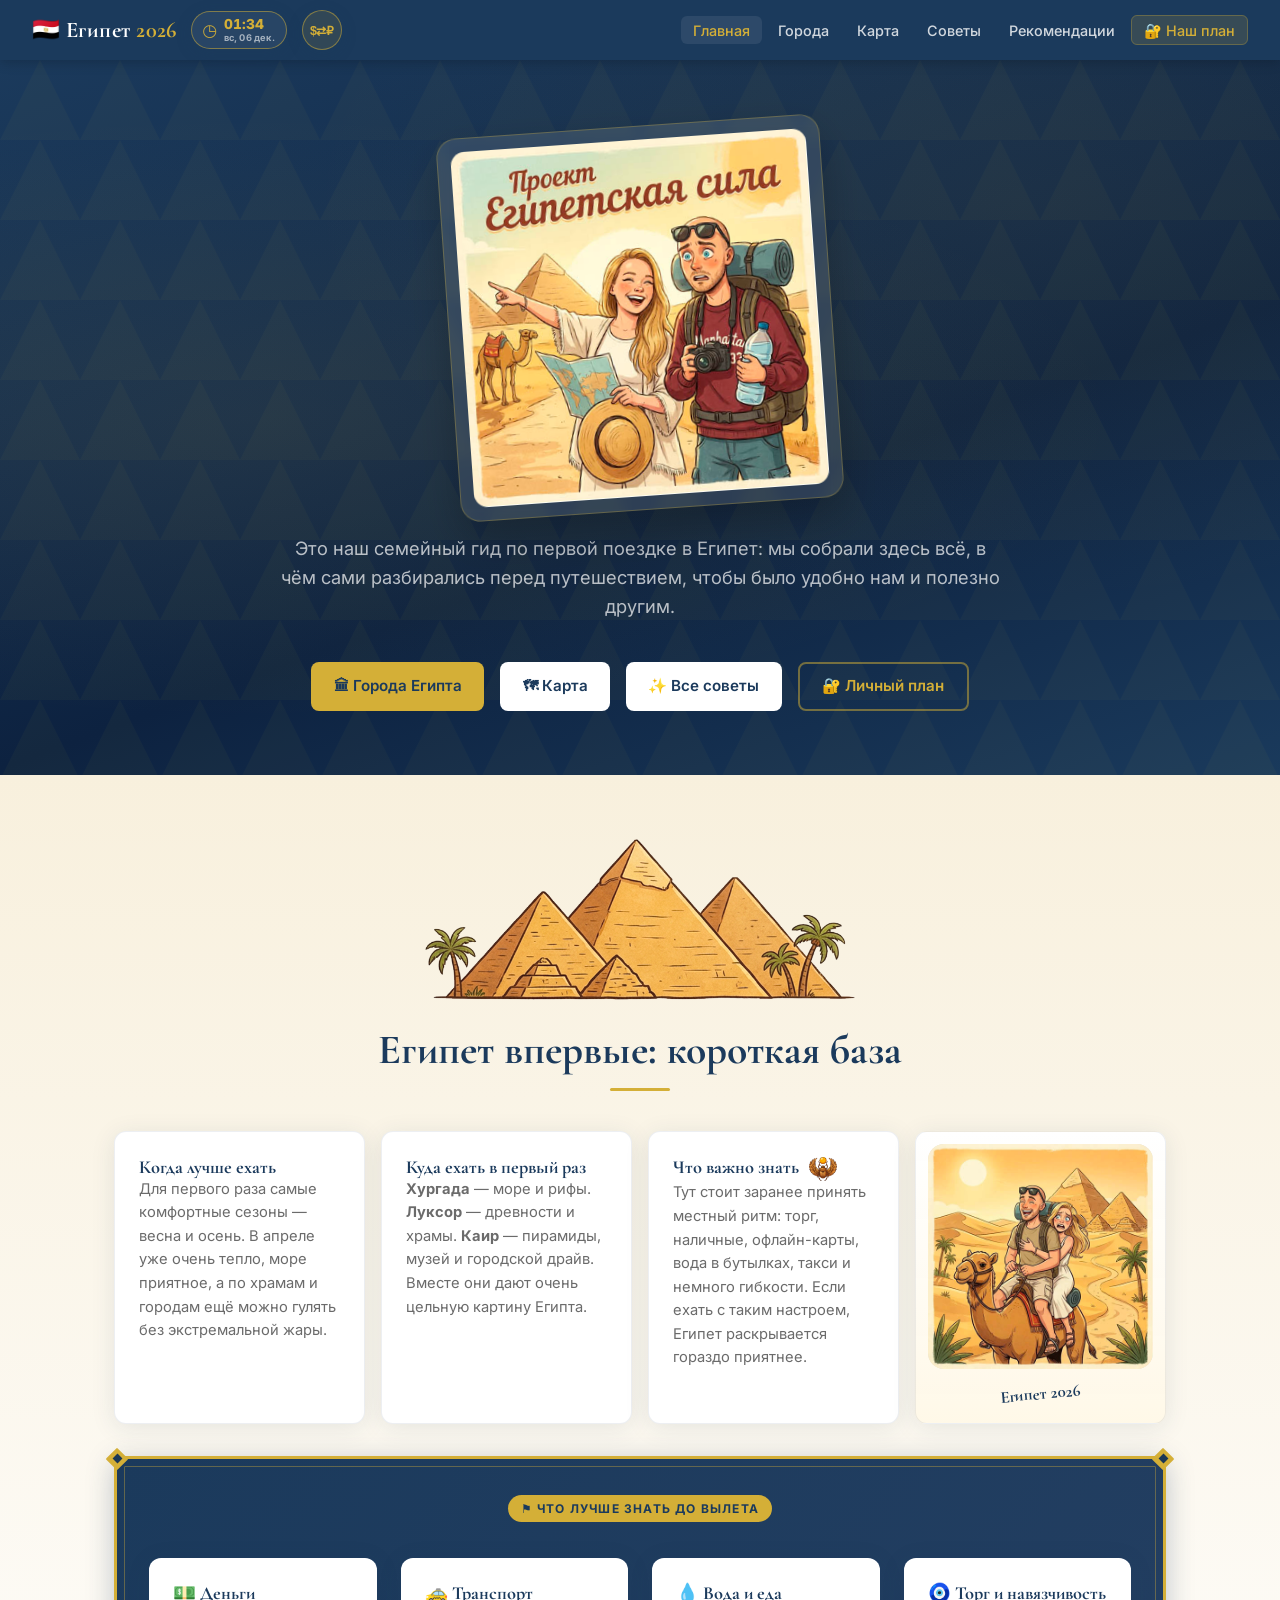
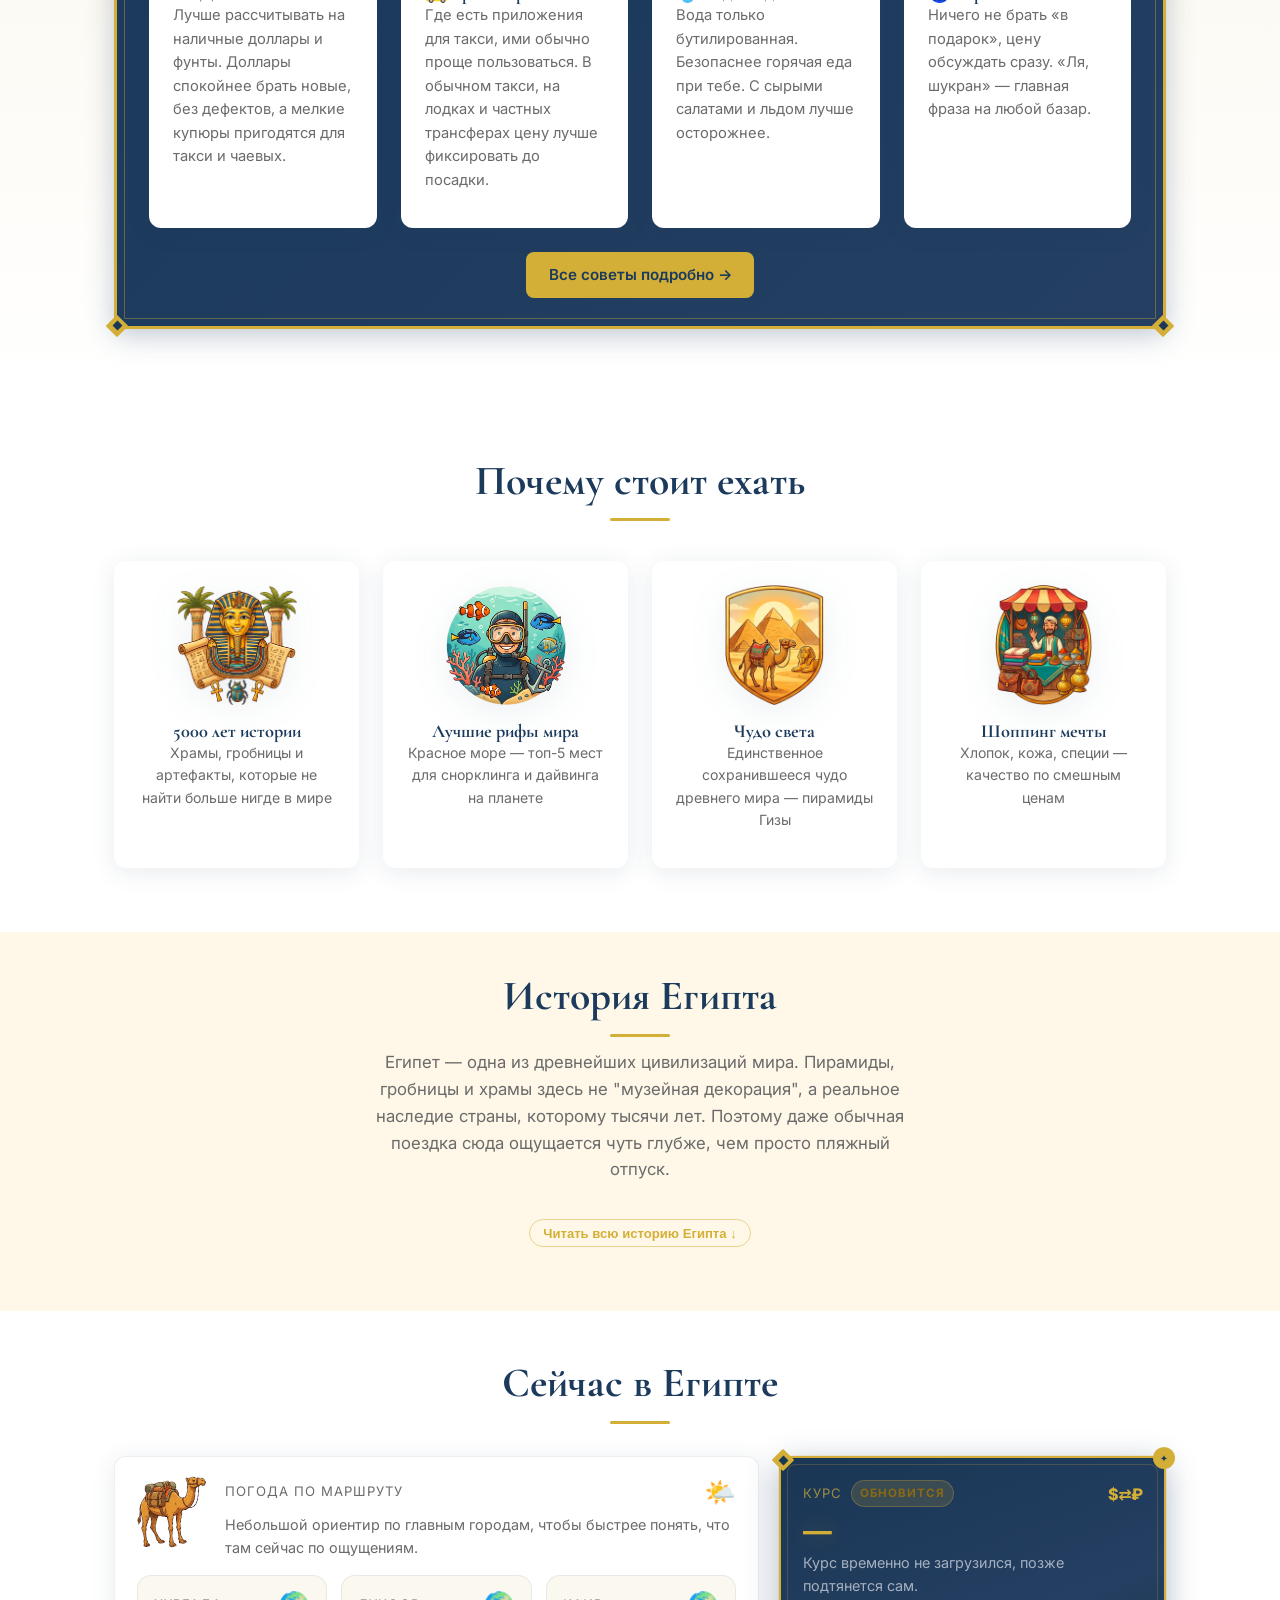
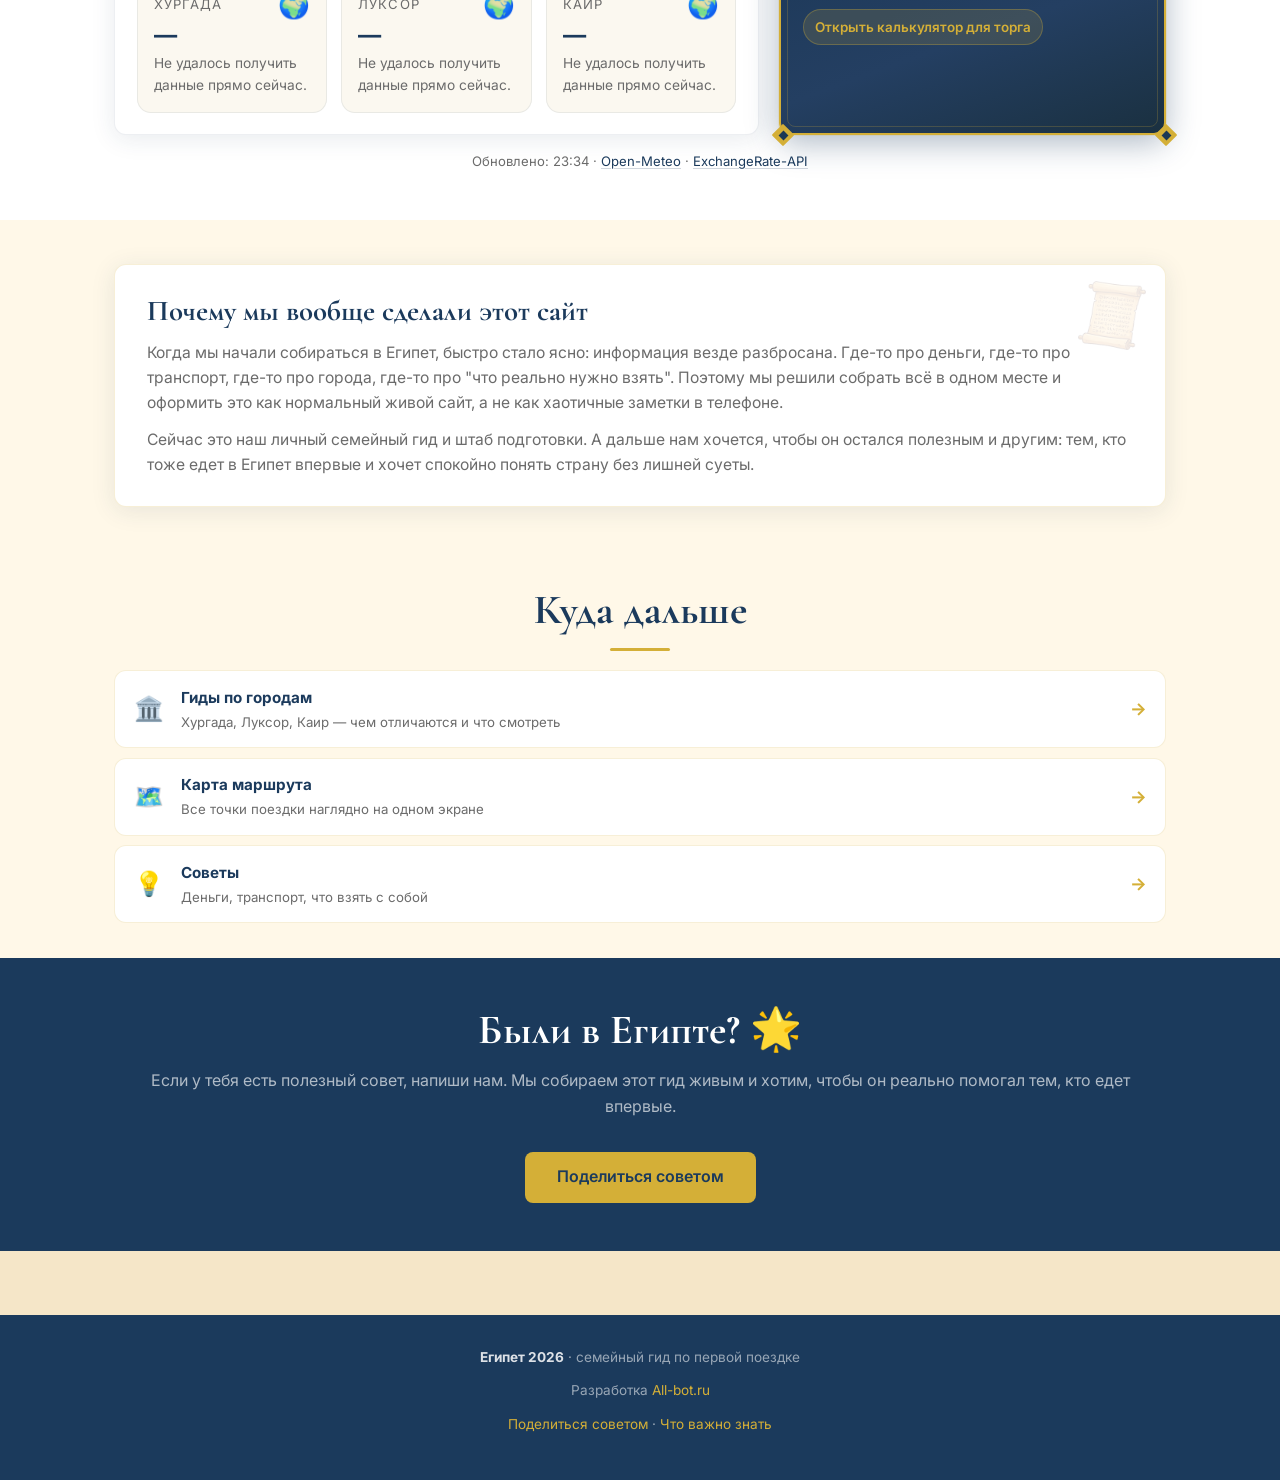
==== commit 15cbe248: "Update Egypt guide content and widgets" ====
--- a/index.html
+++ b/index.html
@@ -5,6 +5,16 @@
   <meta name="viewport" content="width=device-width, initial-scale=1.0">
   <title>Египет 2026 — семейный гид</title>
   <meta name="description" content="Семейный гид по первой поездке в Египет: Хургада, Луксор, Каир, карта, деньги, советы и всё, что помогает спокойно подготовиться к путешествию.">
+  <meta name="theme-color" content="#1B3A5C">
+  <meta property="og:title" content="Египет 2026 — семейный гид">
+  <meta property="og:description" content="Семейный гид по первой поездке в Египет от All-bot.ru.">
+  <meta property="og:image" content="https://egypt.all-bot.ru/images/site-preview.jpg">
+  <meta property="og:type" content="website">
+  <meta property="og:url" content="https://egypt.all-bot.ru/">
+  <link rel="apple-touch-icon" sizes="180x180" href="apple-touch-icon.png">
+  <link rel="icon" type="image/png" sizes="32x32" href="favicon-32x32.png">
+  <link rel="icon" type="image/png" sizes="16x16" href="favicon-16x16.png">
+  <link rel="manifest" href="site.webmanifest">
   <link rel="stylesheet" href="css/style.css">
   <style>
     .info-grid {
@@ -41,6 +51,47 @@
       transform: rotate(-4deg);
       transform-origin: center;
       backdrop-filter: blur(6px);
+    }
+    .hero-music-card {
+      position: relative;
+      cursor: pointer;
+      appearance: none;
+      -webkit-appearance: none;
+      transition: transform 0.22s ease, box-shadow 0.22s ease, background 0.22s ease, border-color 0.22s ease;
+    }
+    .hero-music-card:hover {
+      transform: rotate(-4deg) translateY(-4px) scale(1.01);
+      box-shadow: 0 28px 58px rgba(0,0,0,0.28);
+      background: rgba(255,255,255,0.13);
+    }
+    .hero-music-card.playing {
+      border-color: rgba(212,175,55,0.68);
+      box-shadow: 0 26px 64px rgba(212,175,55,0.18), 0 18px 42px rgba(0,0,0,0.24);
+    }
+    .hero-music-hint {
+      position: absolute;
+      right: 1.05rem;
+      bottom: 1.05rem;
+      padding: 0.32rem 0.62rem;
+      border-radius: 999px;
+      background: rgba(27,58,92,0.74);
+      color: rgba(255,255,255,0.82);
+      font-size: 0.72rem;
+      font-weight: 700;
+      letter-spacing: 0.02em;
+      border: 1px solid rgba(212,175,55,0.25);
+      opacity: 0;
+      transform: translateY(4px);
+      transition: opacity 0.22s ease, transform 0.22s ease;
+      pointer-events: none;
+    }
+    .hero-music-card:hover .hero-music-hint,
+    .hero-music-card.playing .hero-music-hint {
+      opacity: 1;
+      transform: translateY(0);
+    }
+    .hero-music-card.playing .hero-music-hint {
+      color: var(--gold);
     }
     .hero-postcard img {
       display: block;
@@ -835,14 +886,6 @@
 <nav class="navbar">
   <div class="navbar-left">
     <a class="navbar-brand" href="index.html">🇪🇬 <span>Египет</span> 2026</a>
-    <div class="music-player music-player-nav" id="music-player">
-      <audio id="bg-audio" loop src="Kadir Demir - Desert Queen.mp3" preload="none"></audio>
-      <button class="music-btn" id="music-btn" onclick="toggleMusic()" title="Kadir Demir — Desert Queen" aria-label="Включить музыку">
-        <span class="music-note">♪</span>
-        <div class="music-bars"><span></span><span></span><span></span><span></span></div>
-      </button>
-      <div class="music-label">Атмосфера Египта</div>
-    </div>
     <button class="nav-calc-btn" type="button" data-calc-trigger title="Калькулятор валют" aria-label="Открыть калькулятор валют">$⇄₽</button>
     <a class="nav-temp-chip" id="nav-average-temp" href="#live-egypt" aria-live="polite">
       <span class="nav-temp-label">Египет сейчас</span>
@@ -867,15 +910,14 @@
   <div class="hero-bg-pattern"></div>
   <div class="hero-content">
     <div class="hero-postcard-wrap">
-      <div class="hero-postcard">
-        <img src="Logo.jpg" alt="Проект Египетская сила">
-      </div>
+      <button class="hero-postcard hero-music-card" id="music-btn" type="button" title="Включить атмосферу Египта" aria-label="Включить музыку">
+        <audio id="bg-audio" loop src="Kadir Demir - Desert Queen.mp3" preload="none"></audio>
+        <img id="hero-postcard-img" src="Logo.jpg" data-idle-src="Logo.jpg" data-playing-src="Logo SD.jpg" alt="Проект Египетская сила">
+        <span class="hero-music-hint">Приправить звуком</span>
+      </button>
     </div>
 
     <p class="hero-sub" style="margin-top:1.5rem;">Это наш семейный гид по первой поездке в Египет: мы собрали здесь всё, в чём сами разбирались перед путешествием, чтобы было удобно нам и полезно другим.</p>
-
-    <!-- Countdown -->
-    <div class="countdown-bar" id="countdown"></div>
 
     <div class="hero-btns">
       <a href="cities.html" class="btn btn-primary">🏛 Города Египта</a>
@@ -940,7 +982,7 @@
         <div class="card">
           <div class="card-body">
             <h4>💵 Деньги</h4>
-            <p style="font-size:0.92rem;color:var(--text-lt);">Лучше рассчитывать на наличные доллары и фунты. Мелкие купюры очень пригодятся для такси и чаевых.</p>
+            <p style="font-size:0.92rem;color:var(--text-lt);">Лучше рассчитывать на наличные доллары и фунты. Доллары спокойнее брать новые, без дефектов, а мелкие купюры пригодятся для такси и чаевых.</p>
           </div>
         </div>
         <div class="card">
@@ -1132,6 +1174,10 @@
         <div class="calc-field">
           <label for="calc-usd">Доллары</label>
           <input id="calc-usd" type="number" min="0" step="0.01" placeholder="Например, 10">
+        </div>
+        <div class="calc-field">
+          <label for="calc-eur">Евро</label>
+          <input id="calc-eur" type="number" min="0" step="0.01" placeholder="Например, 10">
         </div>
         <div class="calc-field">
           <label for="calc-rub">Рубли</label>
@@ -1297,7 +1343,6 @@
 
 <script src="js/main.js"></script>
 <script>
-  updateCountdown('2026-04-14T14:30:00+03:00', 'countdown');
   initEgyptLiveData();
 
   function toggleHistory(btn) {
--- a/css/style.css
+++ b/css/style.css
@@ -112,6 +112,189 @@
 }
 .nav-private a:hover { background: rgba(212,175,55,0.25); }
 
+.egypt-time-btn {
+  min-height: 38px;
+  padding: 0.28rem 0.72rem 0.28rem 0.62rem;
+  border-radius: 999px;
+  border: 1px solid rgba(212,175,55,0.52);
+  background: rgba(255,255,255,0.06);
+  color: var(--white);
+  display: inline-flex;
+  align-items: center;
+  gap: 0.42rem;
+  font-family: var(--font-b);
+  font-size: 0.86rem;
+  font-weight: 800;
+  letter-spacing: 0.01em;
+  line-height: 1;
+  cursor: pointer;
+  white-space: nowrap;
+  box-shadow: 0 4px 16px rgba(27,58,92,0.22);
+  transition: transform 0.2s, border-color 0.2s, background 0.2s;
+}
+.egypt-time-btn:hover {
+  transform: translateY(-1px);
+  border-color: rgba(212,175,55,0.85);
+  background: rgba(212,175,55,0.14);
+}
+.egypt-time-icon {
+  color: rgba(212,175,55,0.92);
+  font-size: 1.05rem;
+  line-height: 1;
+}
+.egypt-time-main {
+  display: grid;
+  gap: 0.08rem;
+  text-align: left;
+}
+.egypt-time-value {
+  color: var(--gold);
+  font-variant-numeric: tabular-nums;
+}
+.egypt-time-date {
+  color: rgba(255,255,255,0.58);
+  font-size: 0.58rem;
+  font-weight: 700;
+  letter-spacing: 0.02em;
+  text-transform: lowercase;
+}
+
+.time-overlay {
+  position: fixed;
+  inset: 0;
+  z-index: 1300;
+  display: none;
+  align-items: center;
+  justify-content: center;
+  padding: 1.25rem;
+  background: rgba(27,58,92,0.58);
+}
+.time-overlay.open { display: flex; }
+.time-modal {
+  width: 100%;
+  max-width: 500px;
+  overflow: hidden;
+  border-radius: 22px;
+  background: var(--white);
+  box-shadow: 0 24px 60px rgba(0,0,0,0.22);
+}
+.time-head {
+  background: linear-gradient(135deg, var(--navy), var(--navy-lt));
+  color: var(--white);
+  padding: 1.15rem 1.25rem;
+  display: flex;
+  align-items: flex-start;
+  justify-content: space-between;
+  gap: 1rem;
+}
+.time-kicker {
+  color: var(--gold);
+  font-size: 0.74rem;
+  font-weight: 800;
+  letter-spacing: 0.12em;
+  text-transform: uppercase;
+  margin-bottom: 0.22rem;
+}
+.time-head h3 {
+  color: var(--white);
+  font-size: 1.45rem;
+  margin: 0;
+}
+.time-head p {
+  margin: 0.2rem 0 0;
+  color: rgba(255,255,255,0.68);
+  font-size: 0.88rem;
+}
+.time-close {
+  width: 36px;
+  height: 36px;
+  border-radius: 999px;
+  border: 1px solid rgba(255,255,255,0.15);
+  background: rgba(255,255,255,0.1);
+  color: var(--white);
+  font-size: 1.2rem;
+  cursor: pointer;
+  flex: 0 0 auto;
+}
+.time-body { padding: 1.25rem; }
+.time-egypt-now {
+  color: var(--navy);
+  font-family: var(--font-h);
+  font-size: clamp(2.8rem, 12vw, 4rem);
+  font-weight: 700;
+  line-height: 0.95;
+  text-align: center;
+  font-variant-numeric: tabular-nums;
+}
+.time-note {
+  max-width: 390px;
+  margin: 0.75rem auto 1.1rem;
+  color: var(--text-lt);
+  text-align: center;
+  font-size: 0.88rem;
+}
+.time-zones {
+  display: grid;
+  gap: 0.45rem;
+}
+.time-zone-row {
+  display: grid;
+  grid-template-columns: minmax(0, 1fr) minmax(60px, 1fr) minmax(54px, 1fr);
+  align-items: center;
+  gap: 0.55rem;
+  padding: 0.72rem 0.85rem;
+  border: 1px solid rgba(27,58,92,0.08);
+  border-radius: 12px;
+  background: #fffaf0;
+}
+.time-zone-row.is-day {
+  background: linear-gradient(135deg, #fff9e7, #fffdf7);
+  border-color: rgba(212,175,55,0.25);
+}
+.time-zone-row.is-twilight {
+  background: linear-gradient(135deg, #fff0dc, #f7eef7);
+  border-color: rgba(204,132,68,0.24);
+}
+.time-zone-row.is-night {
+  background: linear-gradient(135deg, #203b5c, #14283f);
+  border-color: rgba(212,175,55,0.18);
+}
+.time-city {
+  color: var(--navy);
+  font-weight: 800;
+  min-width: 0;
+  overflow: hidden;
+  text-overflow: ellipsis;
+  white-space: nowrap;
+}
+.time-zone-row.is-night .time-city,
+.time-zone-row.is-night .time-clock {
+  color: rgba(255,255,255,0.92);
+}
+.time-clock {
+  color: var(--text);
+  font-weight: 800;
+  font-variant-numeric: tabular-nums;
+  text-align: right;
+  justify-self: end;
+}
+.time-diff {
+  min-width: 0;
+  padding: 0.18rem 0.48rem;
+  border-radius: 999px;
+  background: rgba(212,175,55,0.16);
+  color: #8B6914;
+  text-align: center;
+  font-size: 0.76rem;
+  font-weight: 800;
+  white-space: nowrap;
+  justify-self: center;
+}
+.time-zone-row.is-night .time-diff {
+  background: rgba(212,175,55,0.14);
+  color: var(--gold);
+}
+
 /* Mobile hamburger */
 .nav-toggle {
   display: none;
@@ -148,6 +331,12 @@
     min-width: 0;
     gap: 0.55rem;
   }
+  .egypt-time-btn {
+    min-height: 34px;
+    padding: 0.24rem 0.5rem;
+    font-size: 0.78rem;
+  }
+  .egypt-time-date { display: none; }
   .nav-toggle { display: flex; }
   .nav-toggle {
     flex-shrink: 0;
@@ -181,6 +370,33 @@
     pointer-events: auto;
   }
   .nav-links a { padding: 0.6rem 1rem; font-size: 1rem; }
+  .time-overlay {
+    align-items: flex-end;
+    padding: 0.9rem;
+  }
+  .time-modal {
+    border-radius: 20px;
+    max-height: calc(100vh - 1.8rem);
+    overflow-y: auto;
+  }
+  .time-zone-row {
+    grid-template-columns: minmax(0, 1fr) minmax(52px, 0.72fr) minmax(46px, 0.72fr);
+    gap: 0.42rem;
+    padding: 0.64rem 0.68rem;
+  }
+  .time-diff {
+    grid-column: auto;
+    justify-self: center;
+    min-width: 0;
+    padding: 0.16rem 0.4rem;
+    font-size: 0.7rem;
+  }
+  .time-clock {
+    font-size: 0.9rem;
+  }
+  .time-city {
+    font-size: 0.9rem;
+  }
 }
 
 /* ── Page Hero ── */
@@ -675,37 +891,6 @@
 .hero h1 em { color: var(--gold); font-style: normal; }
 .hero-sub { color: rgba(255,255,255,0.70); font-size: 1.15rem; margin-bottom: 2.5rem; }
 
-.countdown-bar {
-  display: flex;
-  justify-content: center;
-  gap: 1.5rem;
-  margin-bottom: 2.5rem;
-  flex-wrap: wrap;
-}
-.countdown-item {
-  text-align: center;
-}
-.countdown-num {
-  font-family: var(--font-h);
-  font-size: 2.8rem;
-  font-weight: 700;
-  color: var(--gold);
-  line-height: 1;
-  display: block;
-}
-.countdown-lbl {
-  font-size: 0.75rem;
-  color: rgba(255,255,255,0.55);
-  text-transform: uppercase;
-  letter-spacing: 0.1em;
-}
-.countdown-sep {
-  font-size: 2rem;
-  color: rgba(212,175,55,0.4);
-  line-height: 1;
-  padding-top: 0.25rem;
-}
-
 .hero-btns { display: flex; gap: 1rem; justify-content: center; flex-wrap: wrap; }
 
 @media (max-width: 720px) {
@@ -720,10 +905,6 @@
   .hero-sub {
     font-size: 1rem;
     margin-bottom: 1.5rem;
-  }
-  .countdown-bar {
-    gap: 1rem;
-    margin-bottom: 1.75rem;
   }
 }
 
@@ -836,118 +1017,6 @@
 }
 .footer a { color: var(--gold); }
 .footer strong { color: rgba(255,255,255,0.85); }
-
-/* ── Music Player ── */
-.music-player {
-  display: flex;
-  flex-direction: column;
-  align-items: center;
-  gap: 0.25rem;
-}
-
-.music-player-nav {
-  position: relative;
-  z-index: 321;
-  width: 40px;
-  min-width: 40px;
-  justify-content: center;
-}
-
-.music-btn {
-  width: 40px;
-  height: 40px;
-  border-radius: 50%;
-  background: var(--navy);
-  border: 2px solid var(--gold);
-  cursor: pointer;
-  display: flex;
-  align-items: center;
-  justify-content: center;
-  box-shadow: 0 4px 18px rgba(27,58,92,0.35);
-  transition: transform 0.2s, box-shadow 0.2s, background 0.2s;
-  position: relative;
-  overflow: hidden;
-}
-.music-btn:hover {
-  transform: scale(1.08);
-  box-shadow: 0 6px 24px rgba(212,175,55,0.35);
-  background: var(--navy-lt);
-}
-.music-btn.playing { background: var(--navy-lt); }
-
-.music-note {
-  font-size: 1.15rem;
-  color: var(--gold);
-  line-height: 1;
-  transition: opacity 0.2s;
-  user-select: none;
-}
-.music-btn.playing .music-note { opacity: 0; position: absolute; }
-
-/* Equalizer bars — hidden when paused */
-.music-bars {
-  display: flex;
-  align-items: flex-end;
-  gap: 2px;
-  height: 18px;
-  opacity: 0;
-  position: absolute;
-  transition: opacity 0.2s;
-}
-.music-btn.playing .music-bars { opacity: 1; }
-.music-bars span {
-  display: block;
-  width: 3px;
-  background: var(--gold);
-  border-radius: 2px;
-  animation: none;
-}
-.music-btn.playing .music-bars span:nth-child(1) { animation: eq1 0.8s ease-in-out infinite alternate; }
-.music-btn.playing .music-bars span:nth-child(2) { animation: eq2 0.6s ease-in-out infinite alternate; }
-.music-btn.playing .music-bars span:nth-child(3) { animation: eq3 0.9s ease-in-out infinite alternate; }
-.music-btn.playing .music-bars span:nth-child(4) { animation: eq4 0.5s ease-in-out infinite alternate; }
-
-@keyframes eq1 { from { height: 6px; } to { height: 20px; } }
-@keyframes eq2 { from { height: 14px; } to { height: 8px; } }
-@keyframes eq3 { from { height: 4px; } to { height: 18px; } }
-@keyframes eq4 { from { height: 10px; } to { height: 6px; } }
-
-.music-label {
-  position: absolute;
-  top: calc(100% + 6px);
-  left: 50%;
-  transform: translate(-50%, 4px);
-  background: rgba(27,58,92,0.85);
-  color: var(--gold);
-  font-size: 0.64rem;
-  font-weight: 500;
-  padding: 0.1rem 0.45rem;
-  border-radius: 10px;
-  white-space: nowrap;
-  opacity: 0;
-  transition: opacity 0.25s, transform 0.25s;
-  pointer-events: none;
-  letter-spacing: 0.03em;
-  border: 1px solid rgba(212,175,55,0.25);
-}
-.music-player:hover .music-label {
-  opacity: 1;
-  transform: translate(-50%, 0);
-}
-
-@media (max-width: 720px) {
-  .music-btn {
-    width: 38px;
-    height: 38px;
-  }
-  .music-player-nav {
-    width: 38px;
-    min-width: 38px;
-  }
-  .music-label {
-    display: none;
-  }
-}
 
 /* Utility */
 .text-center { text-align: center; }
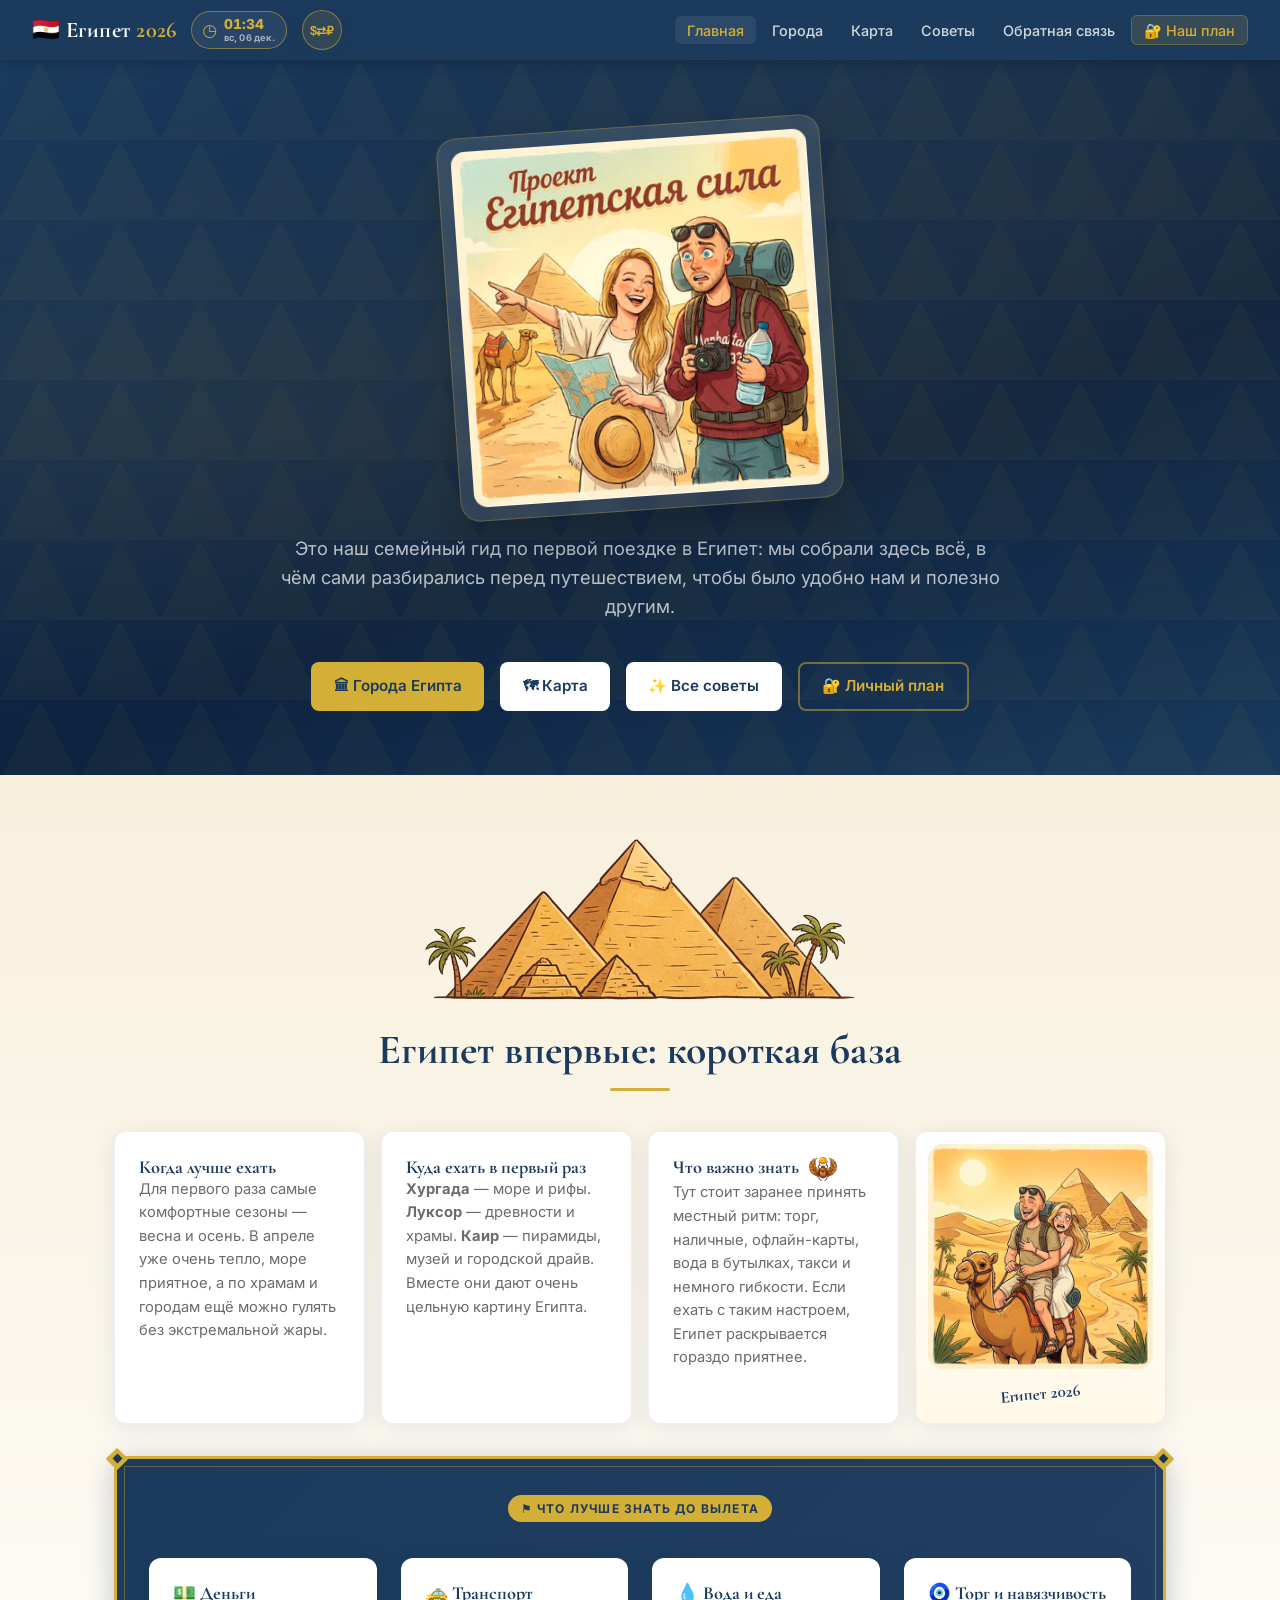
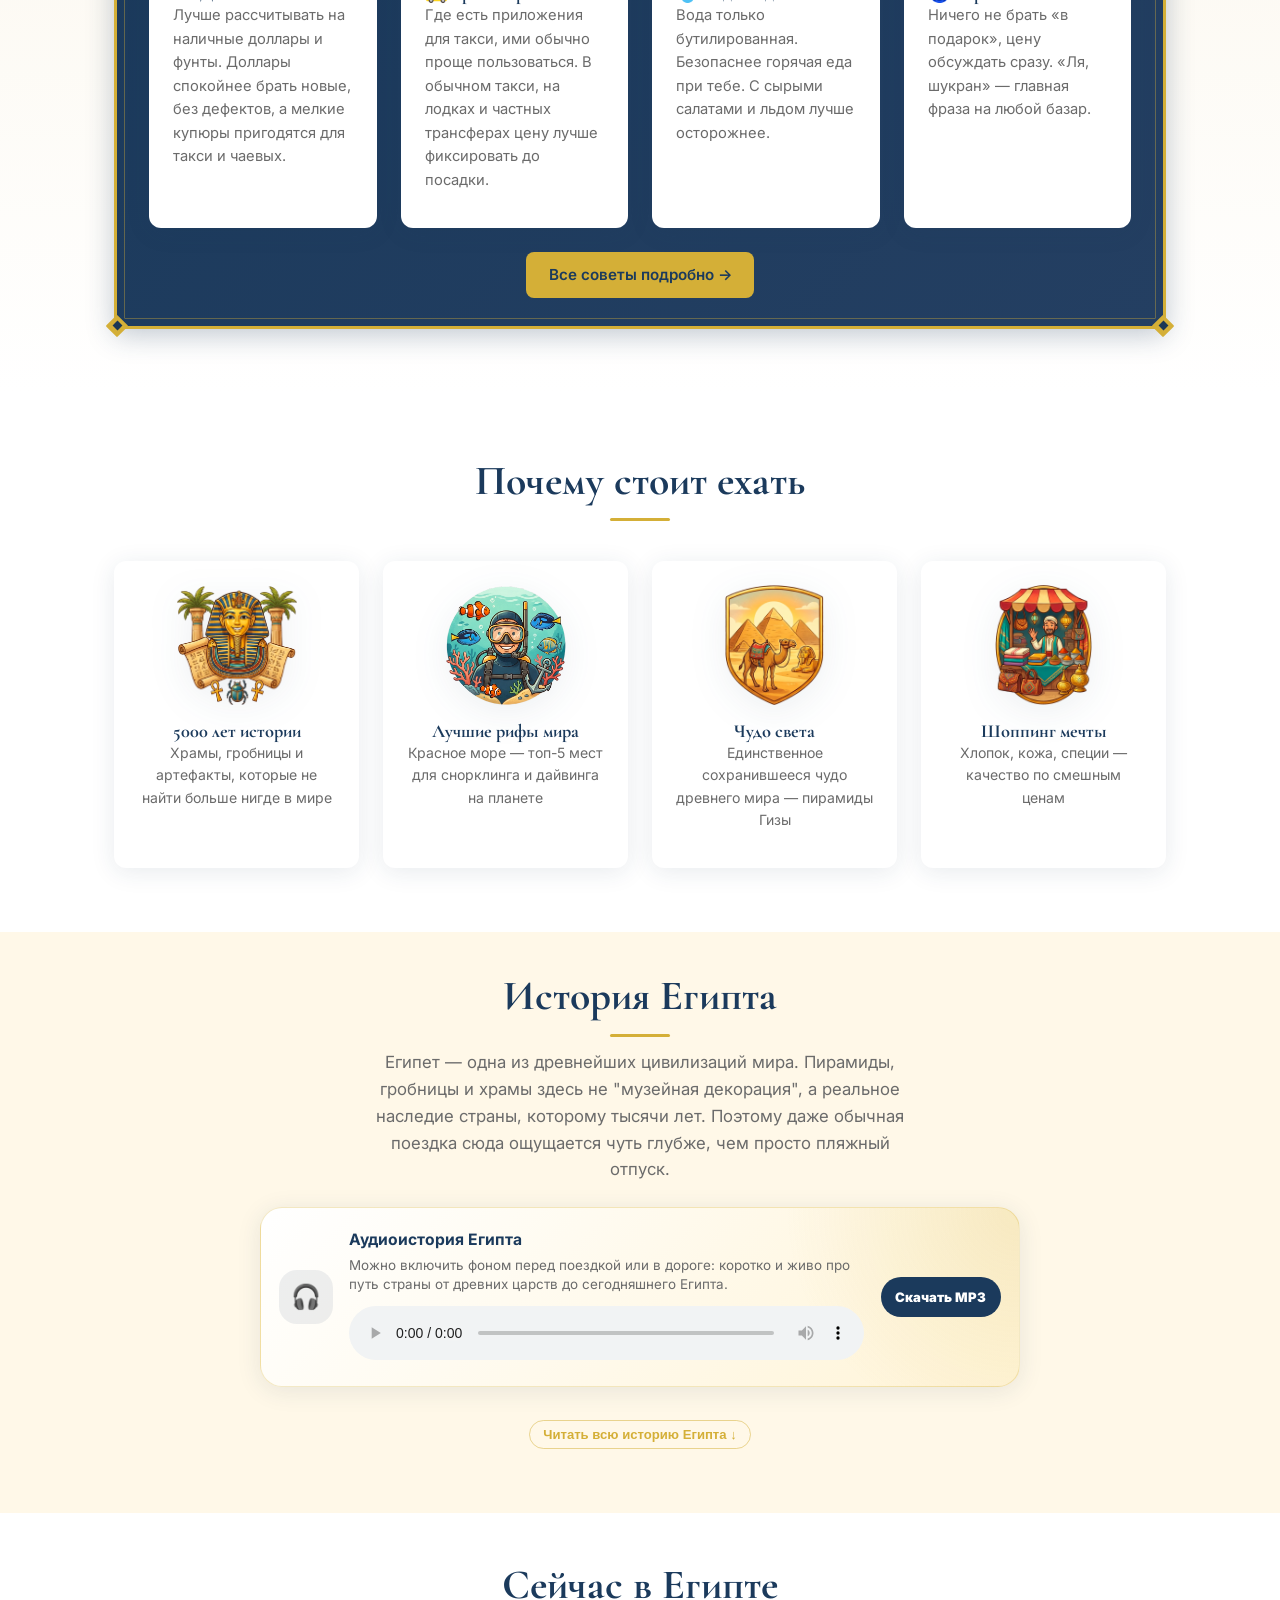
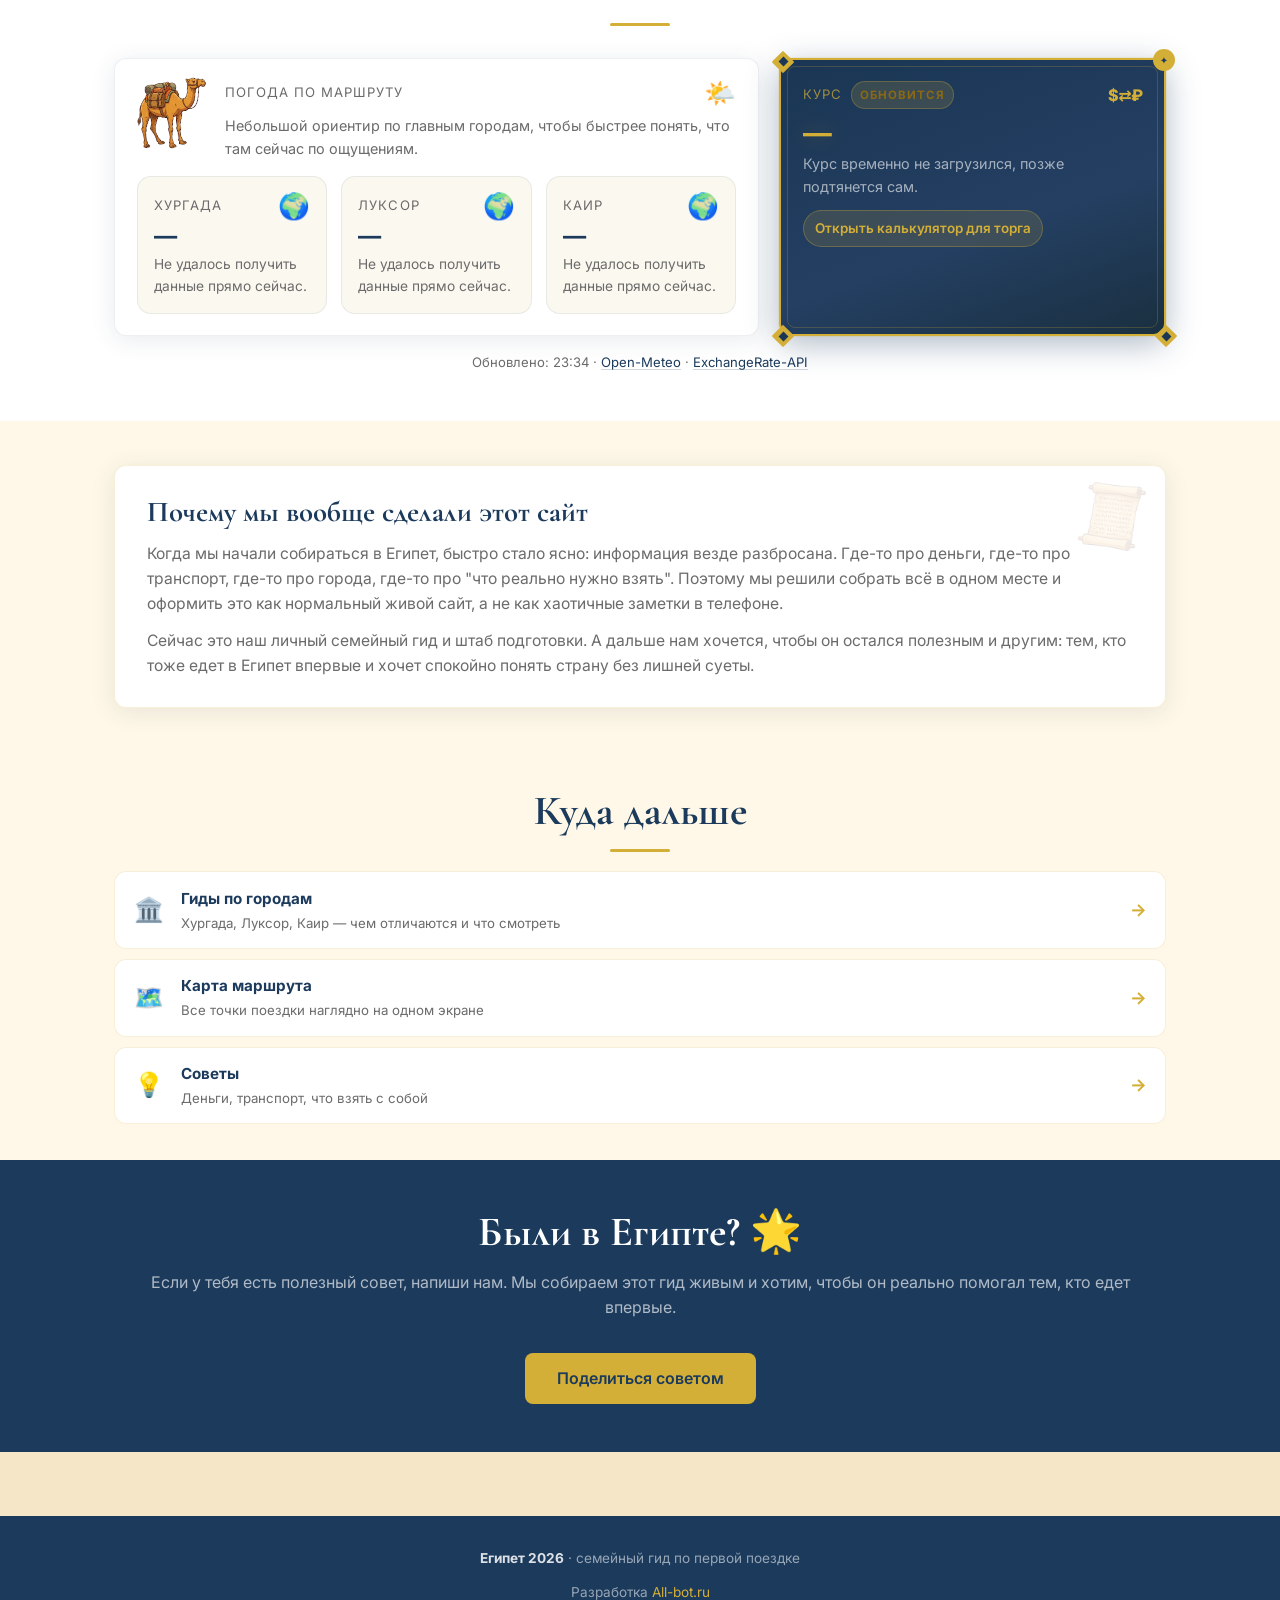
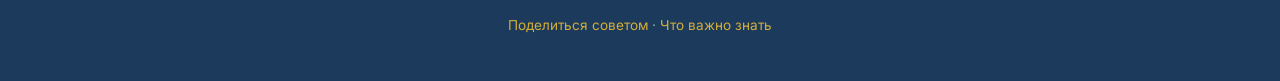
==== commit 50246dc4: "Update Egypt guide content and map" ====
--- a/index.html
+++ b/index.html
@@ -740,6 +740,76 @@
       transition: background 0.2s, color 0.2s;
     }
     .history-toggle:hover { background: var(--gold); color: var(--navy); }
+    .history-audio-card {
+      max-width: 760px;
+      margin: 0 auto 1.35rem;
+      padding: 1.15rem;
+      display: grid;
+      grid-template-columns: auto 1fr auto;
+      gap: 1rem;
+      align-items: center;
+      border-radius: 22px;
+      background:
+        radial-gradient(circle at 100% 0%, rgba(212,175,55,0.18), transparent 30%),
+        linear-gradient(135deg, #fff, #fff4d7);
+      border: 1px solid rgba(212,175,55,0.28);
+      box-shadow: var(--shadow);
+    }
+    .history-audio-icon {
+      display: grid;
+      place-items: center;
+      width: 54px;
+      height: 54px;
+      border-radius: 18px;
+      background: rgba(27,58,92,0.08);
+      color: var(--navy);
+      font-size: 1.5rem;
+    }
+    .history-audio-copy {
+      min-width: 0;
+    }
+    .history-audio-copy strong {
+      display: block;
+      color: var(--navy);
+      font-size: 0.98rem;
+      margin-bottom: 0.25rem;
+    }
+    .history-audio-copy span {
+      display: block;
+      color: var(--text-lt);
+      font-size: 0.84rem;
+      line-height: 1.45;
+    }
+    .history-audio-card audio {
+      width: 100%;
+      margin-top: 0.7rem;
+    }
+    .history-download {
+      display: inline-flex;
+      align-items: center;
+      justify-content: center;
+      min-height: 40px;
+      padding: 0.55rem 0.9rem;
+      border-radius: 999px;
+      background: var(--navy);
+      color: #fff;
+      font-size: 0.82rem;
+      font-weight: 900;
+      white-space: nowrap;
+    }
+    .history-download:hover {
+      background: var(--gold);
+      color: var(--navy);
+    }
+    @media(max-width:700px){
+      .history-audio-card {
+        grid-template-columns: auto 1fr;
+      }
+      .history-download {
+        grid-column: 1 / -1;
+        width: 100%;
+      }
+    }
     .history-full { margin-top: 0; }
     .history-grid { display: grid; grid-template-columns: repeat(3, 1fr); gap: 1.1rem; }
     @media(max-width:900px){ .history-grid { grid-template-columns: repeat(2,1fr); } }
@@ -900,7 +970,7 @@
     <li><a href="cities.html">Города</a></li>
     <li><a href="map.html">Карта</a></li>
     <li><a href="tips.html">Советы</a></li>
-    <li><a href="feedback.html">Рекомендации</a></li>
+    <li><a href="feedback.html">Обратная связь</a></li>
     <li class="nav-private"><a href="private.html">🔐 Наш план</a></li>
   </ul>
 </nav>
@@ -1059,6 +1129,15 @@
       <div class="gold-line"></div>
       <p style="color:var(--text-lt);max-width:560px;margin:0.75rem auto 0;">Египет — одна из древнейших цивилизаций мира. Пирамиды, гробницы и храмы здесь не "музейная декорация", а реальное наследие страны, которому тысячи лет. Поэтому даже обычная поездка сюда ощущается чуть глубже, чем просто пляжный отпуск.</p>
     </div>
+    <div class="history-audio-card">
+      <div class="history-audio-icon">🎧</div>
+      <div class="history-audio-copy">
+        <strong>Аудиоистория Египта</strong>
+        <span>Можно включить фоном перед поездкой или в дороге: коротко и живо про путь страны от древних царств до сегодняшнего Египта.</span>
+        <audio controls preload="metadata" src="audio/egypt-history.mp3"></audio>
+      </div>
+      <a class="history-download" href="audio/egypt-history.mp3" download>Скачать MP3</a>
+    </div>
     <div style="text-align:center; margin-bottom:1.5rem;">
       <button class="history-toggle" onclick="toggleHistory(this)" aria-expanded="false">Читать всю историю Египта ↓</button>
     </div>
@@ -1169,19 +1248,19 @@
       <div class="calc-grid">
         <div class="calc-field">
           <label for="calc-egp">Египетские фунты</label>
-          <input id="calc-egp" type="number" min="0" step="0.01" placeholder="Например, 500">
+          <input id="calc-egp" type="text" inputmode="decimal" placeholder="Например, 500">
         </div>
         <div class="calc-field">
           <label for="calc-usd">Доллары</label>
-          <input id="calc-usd" type="number" min="0" step="0.01" placeholder="Например, 10">
+          <input id="calc-usd" type="text" inputmode="decimal" placeholder="Например, 10">
         </div>
         <div class="calc-field">
           <label for="calc-eur">Евро</label>
-          <input id="calc-eur" type="number" min="0" step="0.01" placeholder="Например, 10">
+          <input id="calc-eur" type="text" inputmode="decimal" placeholder="Например, 10">
         </div>
         <div class="calc-field">
           <label for="calc-rub">Рубли</label>
-          <input id="calc-rub" type="number" min="0" step="0.01" placeholder="Например, 1000">
+          <input id="calc-rub" type="text" inputmode="decimal" placeholder="Например, 1000">
         </div>
       </div>
 
--- a/css/style.css
+++ b/css/style.css
@@ -53,7 +53,7 @@
 .navbar {
   position: sticky;
   top: 0;
-  z-index: 100;
+  z-index: 1400;
   background: var(--navy);
   display: flex;
   align-items: center;
@@ -317,7 +317,7 @@
     padding: 0 0.9rem;
     gap: 0.75rem;
     position: sticky;
-    z-index: 300;
+    z-index: 1400;
   }
   .navbar-brand {
     font-size: 1.08rem;
@@ -348,7 +348,7 @@
     background: rgba(255,255,255,0.06);
     border: 1px solid rgba(255,255,255,0.08);
     position: relative;
-    z-index: 320;
+    z-index: 1420;
   }
   .nav-links {
     position: fixed;
@@ -362,7 +362,7 @@
     box-shadow: 0 8px 24px rgba(0,0,0,0.3);
     opacity: 0;
     pointer-events: none;
-    z-index: 310;
+    z-index: 1410;
   }
   .nav-links.open {
     transform: translateY(0);
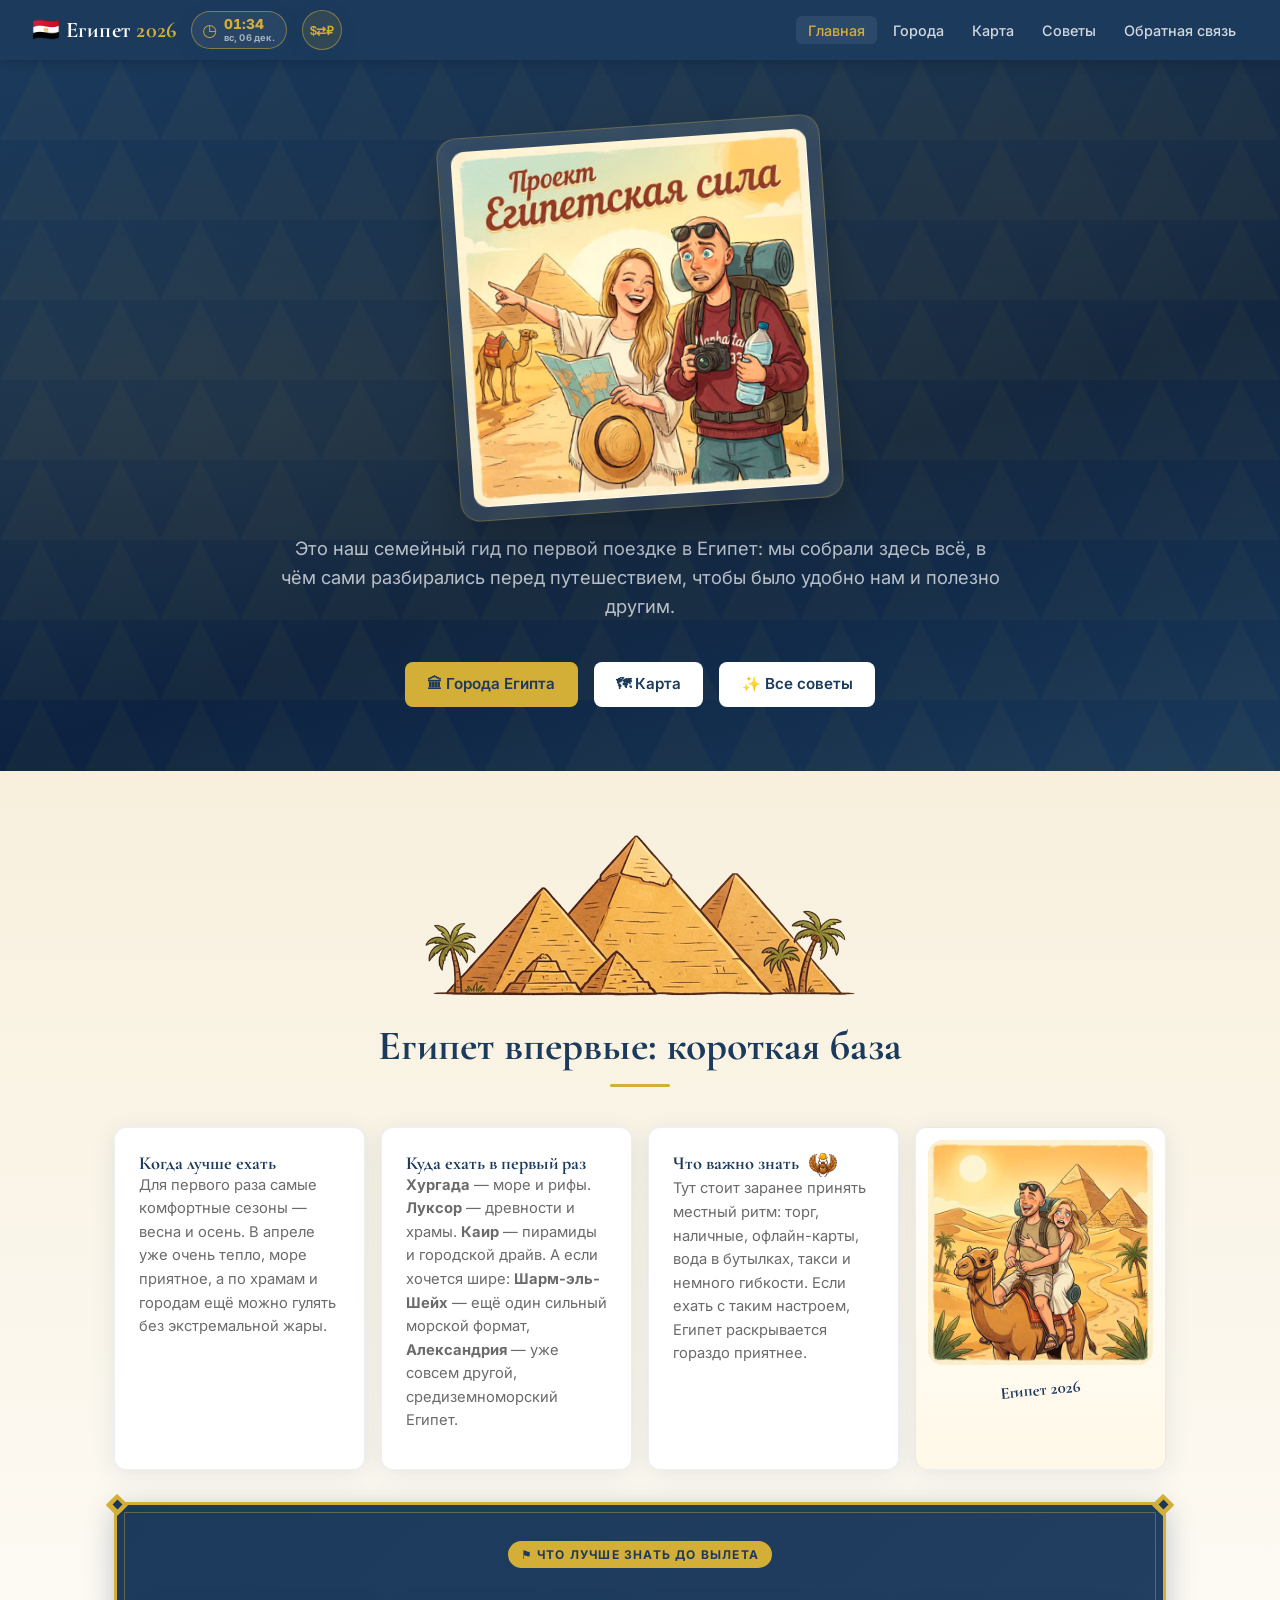
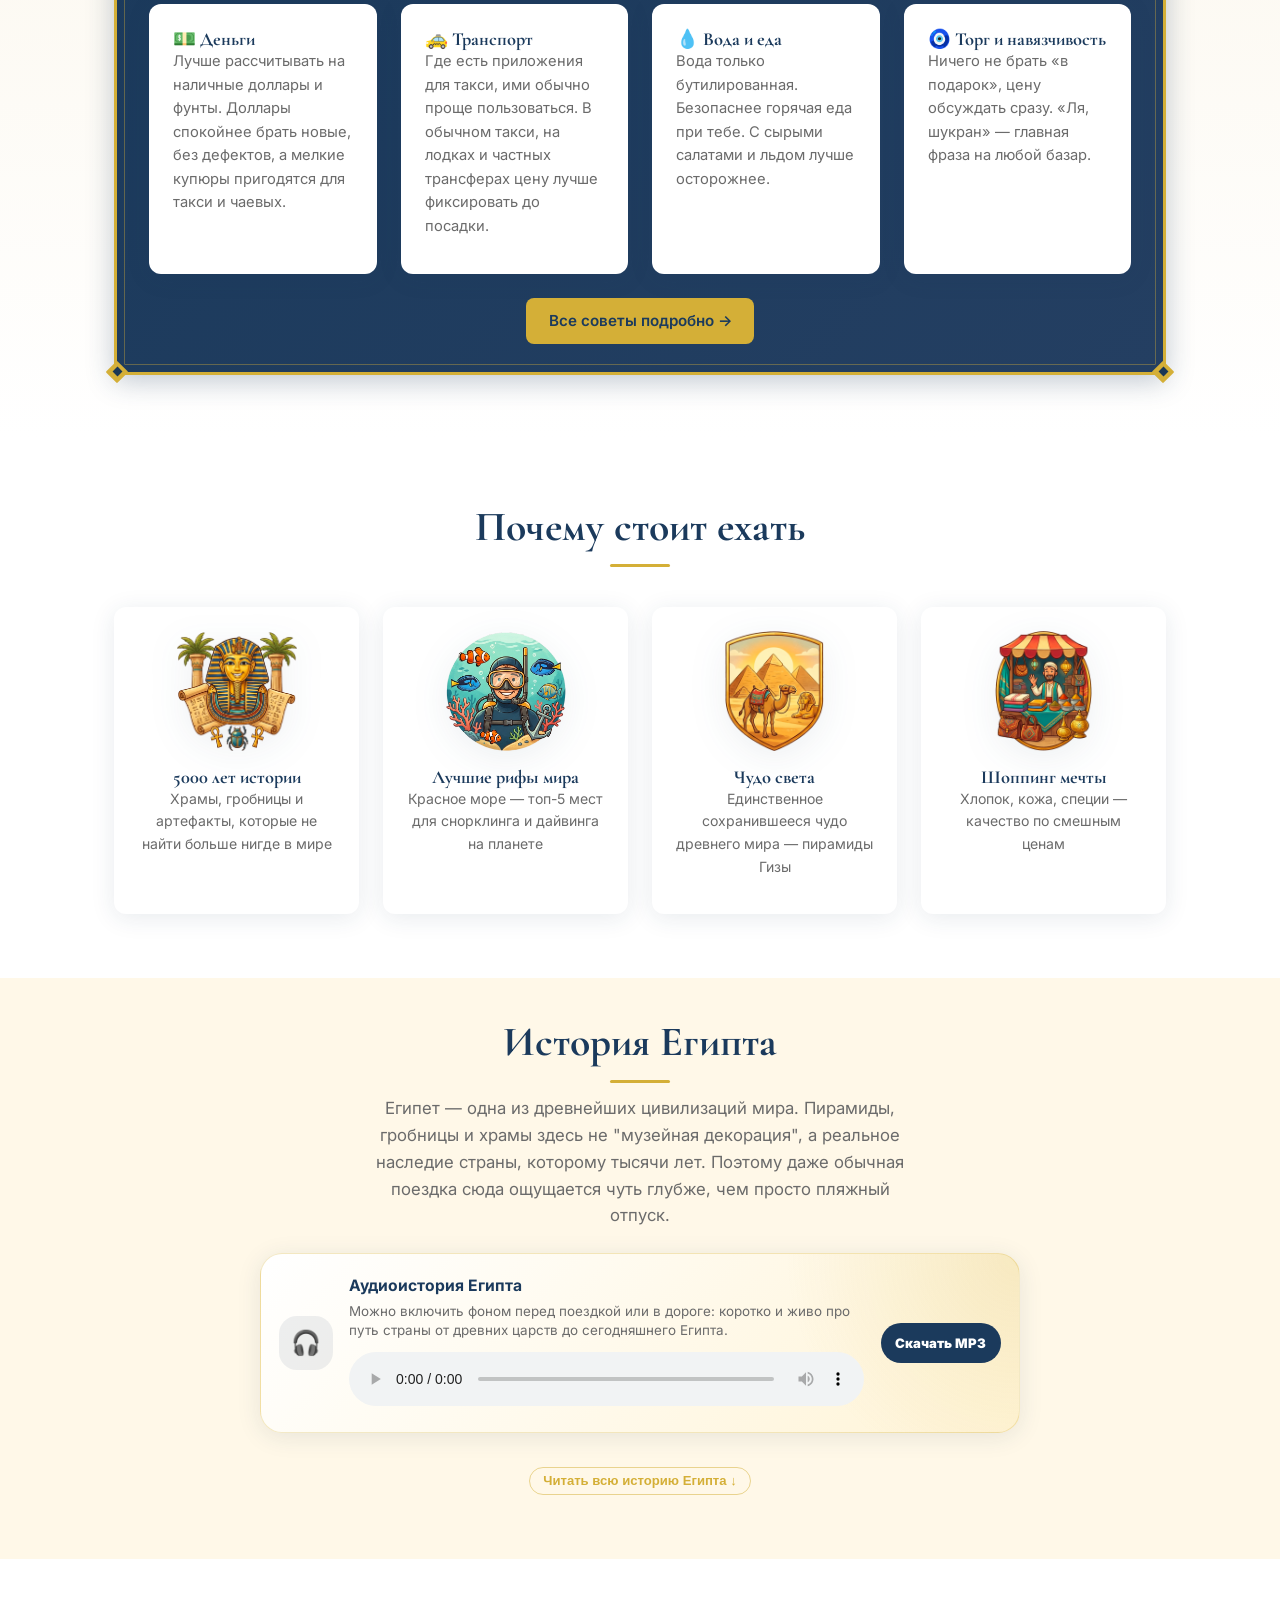
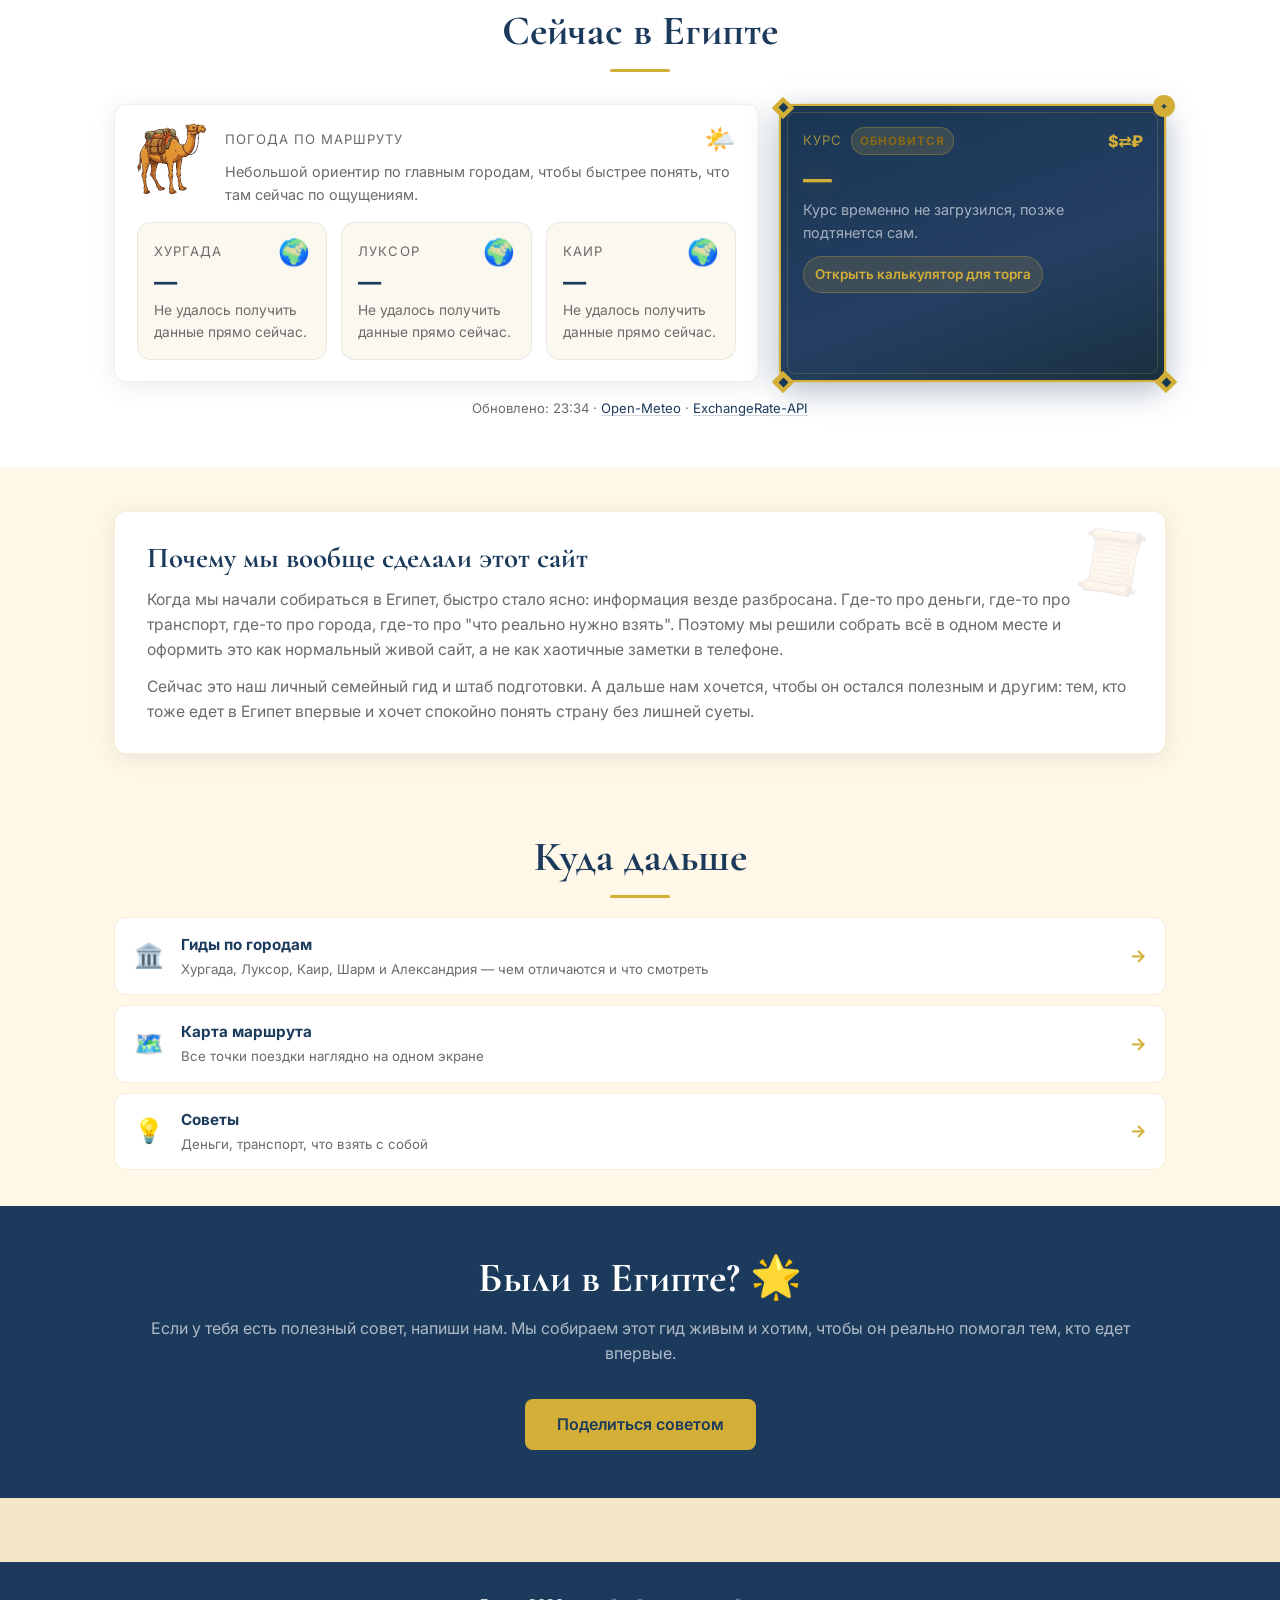
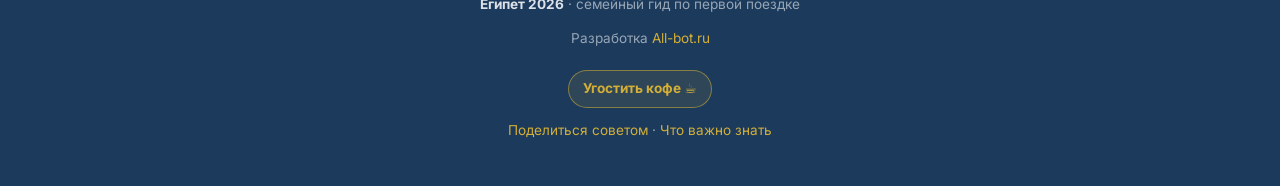
==== commit 5f6de041: "Add Egypt guide support modal and map updates" ====
--- a/index.html
+++ b/index.html
@@ -4,7 +4,7 @@
   <meta charset="UTF-8">
   <meta name="viewport" content="width=device-width, initial-scale=1.0">
   <title>Египет 2026 — семейный гид</title>
-  <meta name="description" content="Семейный гид по первой поездке в Египет: Хургада, Луксор, Каир, карта, деньги, советы и всё, что помогает спокойно подготовиться к путешествию.">
+  <meta name="description" content="Семейный гид по Египту: Хургада, Луксор, Каир, Шарм-эль-Шейх, Александрия, карта, деньги, советы и всё, что помогает спокойно подготовиться к путешествию.">
   <meta name="theme-color" content="#1B3A5C">
   <meta property="og:title" content="Египет 2026 — семейный гид">
   <meta property="og:description" content="Семейный гид по первой поездке в Египет от All-bot.ru.">
@@ -971,7 +971,6 @@
     <li><a href="map.html">Карта</a></li>
     <li><a href="tips.html">Советы</a></li>
     <li><a href="feedback.html">Обратная связь</a></li>
-    <li class="nav-private"><a href="private.html">🔐 Наш план</a></li>
   </ul>
 </nav>
 
@@ -993,7 +992,6 @@
       <a href="cities.html" class="btn btn-primary">🏛 Города Египта</a>
       <a href="map.html" class="btn btn-white">🗺 Карта</a>
       <a href="tips.html" class="btn btn-white">✨ Все советы</a>
-      <a href="private.html" class="btn btn-outline" style="border-color:rgba(212,175,55,0.5);color:var(--gold);">🔐 Личный план</a>
     </div>
   </div>
 </section>
@@ -1018,7 +1016,7 @@
         <div class="card">
           <div class="card-body">
             <h4>Куда ехать в первый раз</h4>
-            <p style="font-size:0.92rem;color:var(--text-lt);"><strong>Хургада</strong> — море и рифы. <strong>Луксор</strong> — древности и храмы. <strong>Каир</strong> — пирамиды, музей и городской драйв. Вместе они дают очень цельную картину Египта.</p>
+            <p style="font-size:0.92rem;color:var(--text-lt);"><strong>Хургада</strong> — море и рифы. <strong>Луксор</strong> — древности и храмы. <strong>Каир</strong> — пирамиды и городской драйв. А если хочется шире: <strong>Шарм-эль-Шейх</strong> — ещё один сильный морской формат, <strong>Александрия</strong> — уже совсем другой, средиземноморский Египет.</p>
           </div>
         </div>
 
@@ -1380,7 +1378,7 @@
         <span class="sitenav-icon">🏛️</span>
         <div class="sitenav-body">
           <div class="sitenav-title">Гиды по городам</div>
-          <div class="sitenav-sub">Хургада, Луксор, Каир — чем отличаются и что смотреть</div>
+          <div class="sitenav-sub">Хургада, Луксор, Каир, Шарм и Александрия — чем отличаются и что смотреть</div>
         </div>
         <span class="sitenav-arrow">→</span>
       </a>
@@ -1417,6 +1415,7 @@
 <footer class="footer">
   <p><strong>Египет 2026</strong> · семейный гид по первой поездке</p>
   <p style="margin-top:0.3rem;">Разработка <a href="https://all-bot.ru" target="_blank" rel="noopener noreferrer">All-bot.ru</a></p>
+  <p><button class="support-footer-btn" type="button" data-support-trigger>Угостить кофе ☕</button></p>
   <p style="margin-top:0.3rem;"><a href="feedback.html">Поделиться советом</a> · <a href="tips.html">Что важно знать</a></p>
 </footer>
 
--- a/css/style.css
+++ b/css/style.css
@@ -104,13 +104,6 @@
   color: var(--gold);
   background: rgba(255,255,255,0.08);
 }
-
-.nav-private a {
-  background: rgba(212,175,55,0.15);
-  border: 1px solid rgba(212,175,55,0.3);
-  color: var(--gold) !important;
-}
-.nav-private a:hover { background: rgba(212,175,55,0.25); }
 
 .egypt-time-btn {
   min-height: 38px;
@@ -1018,6 +1011,255 @@
 .footer a { color: var(--gold); }
 .footer strong { color: rgba(255,255,255,0.85); }
 
+.support-footer-btn {
+  margin-top: 0.55rem;
+  display: inline-flex;
+  align-items: center;
+  justify-content: center;
+  gap: 0.35rem;
+  min-height: 38px;
+  padding: 0.45rem 0.9rem;
+  border-radius: 999px;
+  border: 1px solid rgba(212,175,55,0.55);
+  background: rgba(212,175,55,0.1);
+  color: var(--gold);
+  font: inherit;
+  font-weight: 700;
+  cursor: pointer;
+  transition: transform 0.2s, background 0.2s, border-color 0.2s;
+}
+.support-footer-btn:hover {
+  transform: translateY(-1px);
+  border-color: rgba(212,175,55,0.9);
+  background: rgba(212,175,55,0.18);
+}
+
+.support-overlay {
+  position: fixed;
+  inset: 0;
+  z-index: 2600;
+  display: none;
+  align-items: center;
+  justify-content: center;
+  padding: 1.25rem;
+  background: rgba(18, 39, 62, 0.62);
+  backdrop-filter: blur(4px);
+}
+.support-overlay.open { display: flex; }
+.support-modal {
+  position: relative;
+  width: min(100%, 500px);
+  max-height: calc(100vh - 2.5rem);
+  overflow-y: auto;
+  border: 1px solid rgba(212,175,55,0.45);
+  border-radius: 26px;
+  background:
+    radial-gradient(circle at 88% 12%, rgba(212,175,55,0.16), transparent 34%),
+    linear-gradient(145deg, #fffdf7 0%, #f8edda 100%);
+  box-shadow: 0 28px 80px rgba(0,0,0,0.28);
+  padding: 1.65rem;
+  color: var(--text);
+}
+.support-modal::before {
+  content: '';
+  position: absolute;
+  inset: 10px;
+  border: 1px solid rgba(212,175,55,0.28);
+  border-radius: 20px;
+  pointer-events: none;
+}
+.support-close {
+  position: absolute;
+  top: 0.75rem;
+  right: 0.75rem;
+  z-index: 2;
+  width: 36px;
+  height: 36px;
+  border: 1px solid rgba(27,58,92,0.1);
+  border-radius: 999px;
+  background: rgba(255,255,255,0.72);
+  color: var(--navy);
+  font-size: 1.35rem;
+  line-height: 1;
+  cursor: pointer;
+}
+.support-ornament {
+  width: 48px;
+  height: 48px;
+  display: grid;
+  place-items: center;
+  border-radius: 18px;
+  background: var(--navy);
+  color: var(--gold);
+  box-shadow: 0 10px 28px rgba(27,58,92,0.2);
+  font-size: 1.45rem;
+  margin-bottom: 0.75rem;
+}
+.support-kicker {
+  margin: 0 0 0.25rem;
+  color: #9b7318;
+  font-size: 0.72rem;
+  font-weight: 800;
+  letter-spacing: 0.16em;
+  text-transform: uppercase;
+}
+.support-modal h3 {
+  margin: 0 2.5rem 0.55rem 0;
+  color: var(--navy);
+  font-size: clamp(1.7rem, 5vw, 2.05rem);
+}
+.support-lead {
+  color: var(--text-lt);
+  font-size: 0.95rem;
+  line-height: 1.55;
+}
+.support-legal {
+  margin: 0.85rem 0 0;
+  color: rgba(107,107,107,0.82);
+  font-size: 0.76rem;
+  text-align: center;
+}
+.support-amounts {
+  display: grid;
+  grid-template-columns: repeat(3, minmax(0, 1fr));
+  gap: 0.55rem;
+  margin: 0.55rem 0 0.8rem;
+}
+.support-amount-btn {
+  min-height: 52px;
+  border: 1px solid rgba(212,175,55,0.55);
+  border-radius: 15px;
+  background: rgba(255,255,255,0.72);
+  color: var(--navy);
+  font: inherit;
+  font-size: 1rem;
+  font-weight: 850;
+  cursor: pointer;
+  box-shadow: 0 8px 20px rgba(27,58,92,0.08);
+  transition: transform 0.2s, border-color 0.2s, background 0.2s;
+}
+.support-amount-btn:hover,
+.support-amount-btn.active {
+  transform: translateY(-1px);
+  border-color: var(--gold);
+  background: var(--navy);
+  color: var(--gold);
+}
+.support-custom-label {
+  display: block;
+  margin-bottom: 0.35rem;
+  color: var(--navy);
+  font-size: 0.82rem;
+  font-weight: 800;
+}
+.support-custom-row {
+  position: relative;
+  display: flex;
+  align-items: center;
+}
+.support-custom-input {
+  width: 100%;
+  min-height: 48px;
+  padding: 0.75rem 3rem 0.75rem 0.95rem;
+  border: 1px solid rgba(27,58,92,0.16);
+  border-radius: 16px;
+  background: rgba(255,255,255,0.82);
+  color: var(--navy);
+  font: inherit;
+  font-size: 1rem;
+  font-weight: 700;
+  outline: none;
+}
+.support-custom-input:focus {
+  border-color: var(--gold);
+  box-shadow: 0 0 0 4px rgba(212,175,55,0.16);
+}
+.support-ruble {
+  position: absolute;
+  right: 1rem;
+  color: var(--gold);
+  font-weight: 900;
+}
+.support-message {
+  min-height: 1.1rem;
+  margin: 0.35rem 0 0.55rem;
+  color: var(--text-lt);
+  font-size: 0.86rem;
+}
+.support-message.is-error { color: #9a5220; }
+.support-message.is-large {
+  padding: 0.75rem 0.85rem;
+  border-radius: 14px;
+  background: rgba(212,175,55,0.12);
+  color: #705419;
+}
+.support-consent {
+  margin: 0.15rem 0 0.85rem;
+  color: var(--text-lt);
+  font-size: 0.76rem;
+}
+.support-consent a,
+.support-links a {
+  color: var(--navy);
+  font-weight: 800;
+  text-decoration: underline;
+  text-decoration-color: rgba(212,175,55,0.7);
+  text-underline-offset: 3px;
+}
+.support-actions {
+  display: grid;
+  gap: 0.65rem;
+}
+.support-pay-btn,
+.support-contact-btn {
+  min-height: 50px;
+  border: 0;
+  border-radius: 16px;
+  background: linear-gradient(135deg, var(--gold), var(--gold-lt));
+  color: var(--navy);
+  font: inherit;
+  font-weight: 900;
+  cursor: pointer;
+  display: inline-flex;
+  align-items: center;
+  justify-content: center;
+  text-align: center;
+  box-shadow: 0 12px 26px rgba(212,175,55,0.28);
+}
+.support-pay-btn:disabled {
+  cursor: not-allowed;
+  opacity: 0.55;
+  box-shadow: none;
+}
+.support-contact-btn {
+  display: none;
+  background: var(--navy);
+  color: var(--gold);
+}
+.support-contact-btn.is-visible { display: inline-flex; }
+.support-links {
+  display: flex;
+  align-items: center;
+  justify-content: center;
+  gap: 0.45rem;
+  margin-top: 0.6rem;
+  font-size: 0.8rem;
+}
+
+@media (max-width: 520px) {
+  .support-modal {
+    padding: 1.25rem;
+    border-radius: 22px;
+  }
+  .support-amounts {
+    gap: 0.45rem;
+  }
+  .support-amount-btn {
+    min-height: 48px;
+    font-size: 0.94rem;
+  }
+}
+
 /* Utility */
 .text-center { text-align: center; }
 .text-gold { color: var(--gold); }
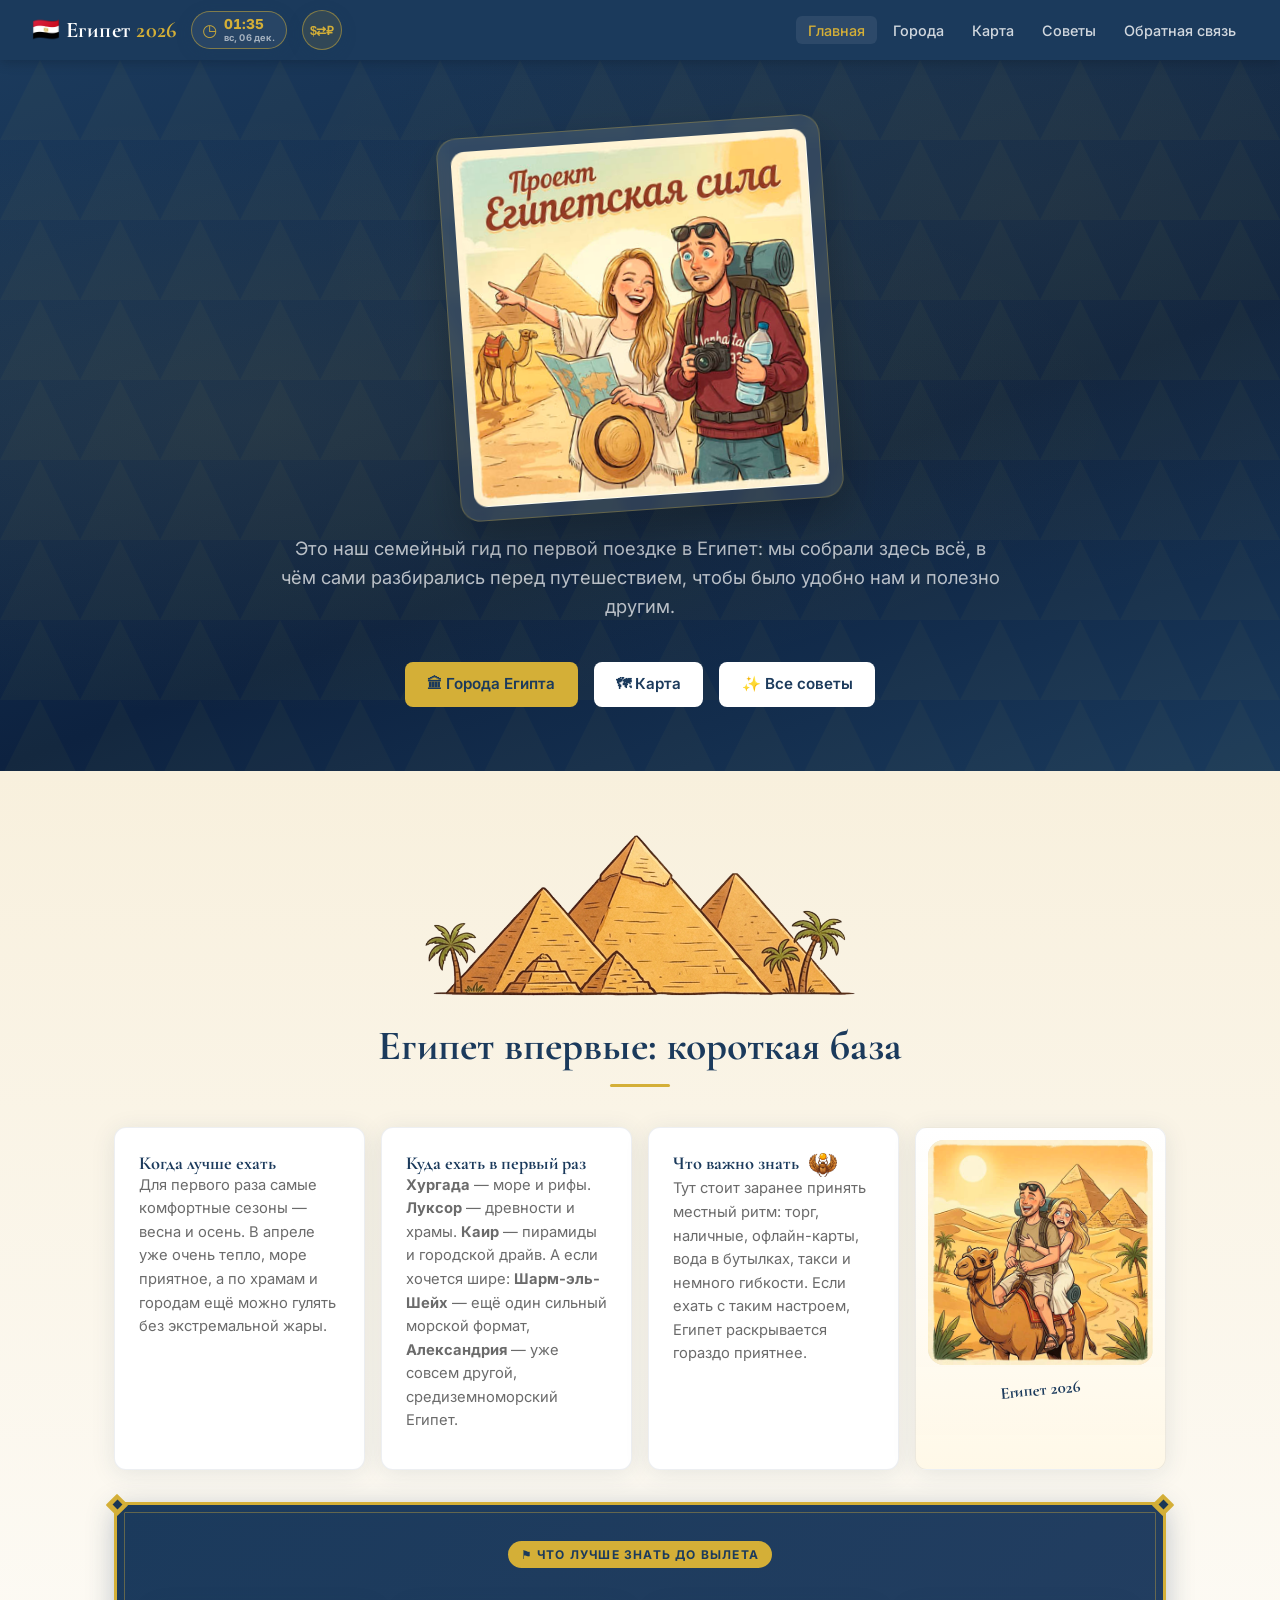
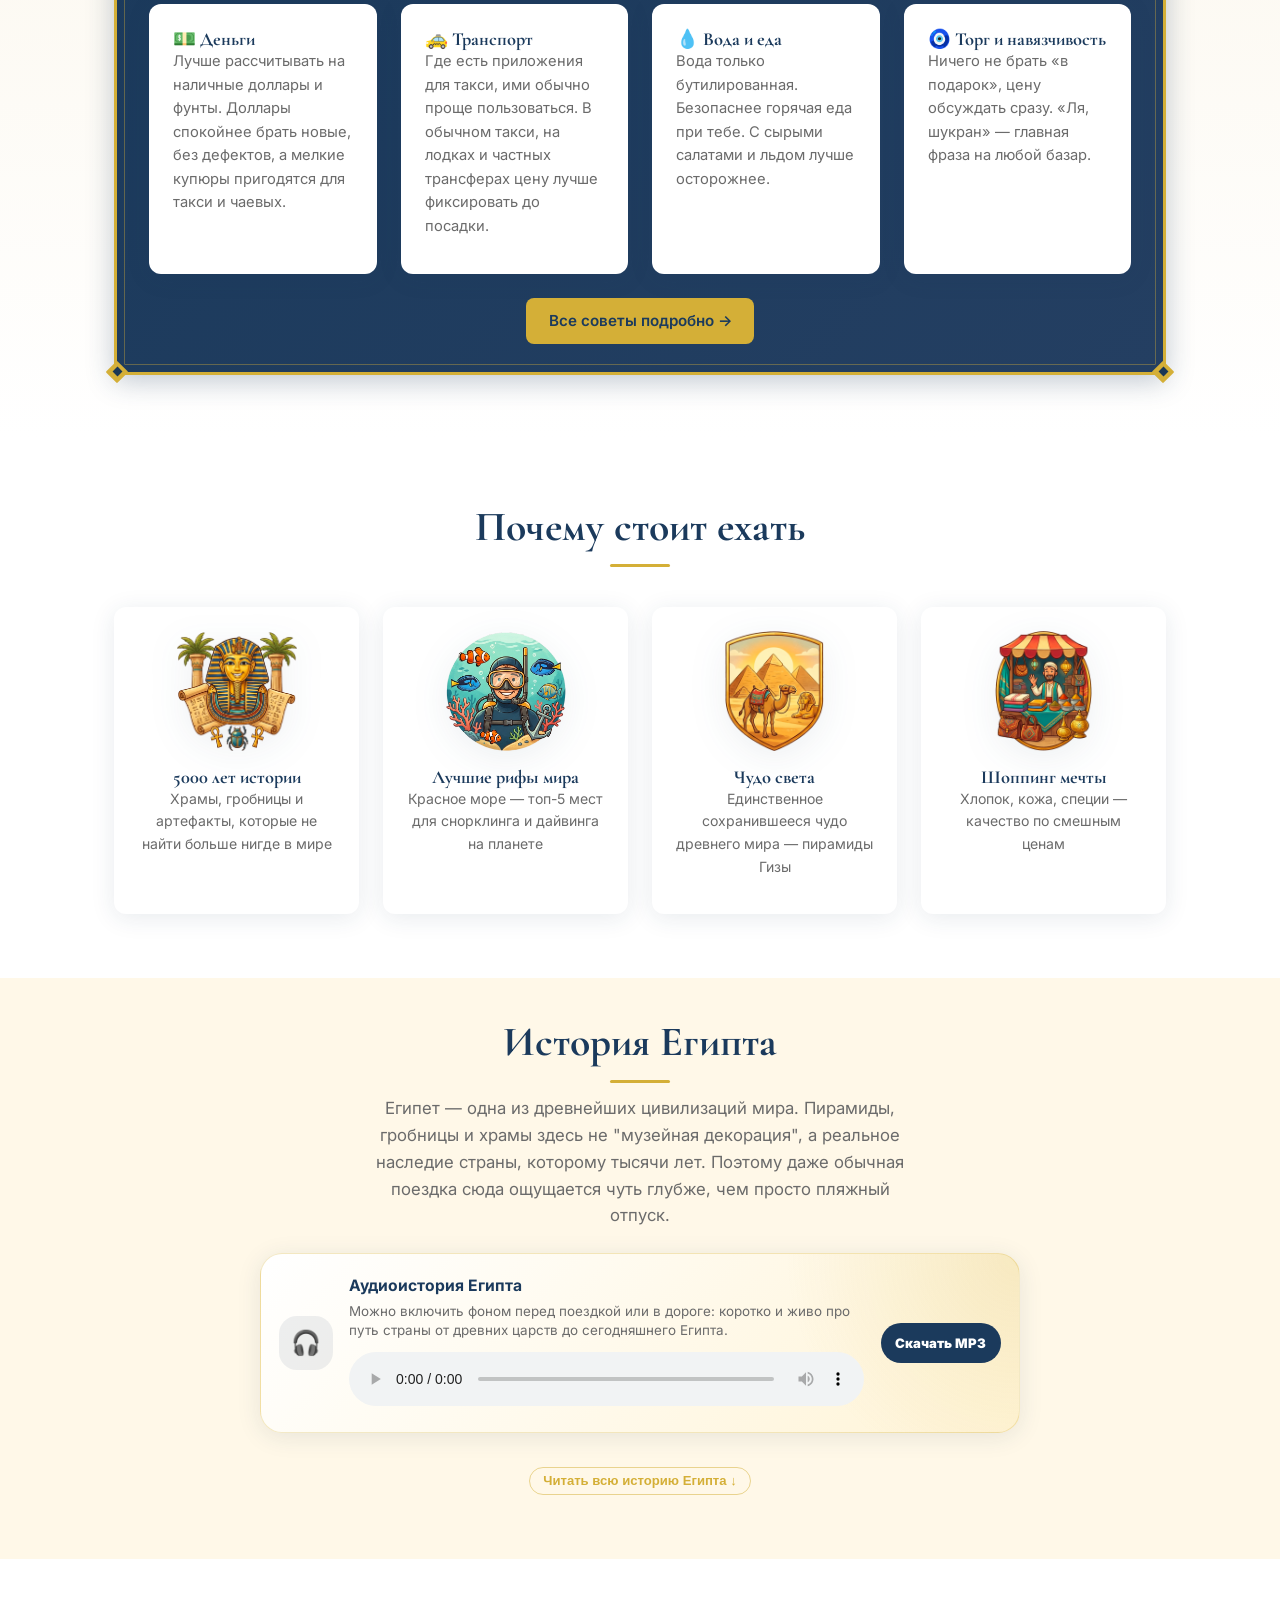
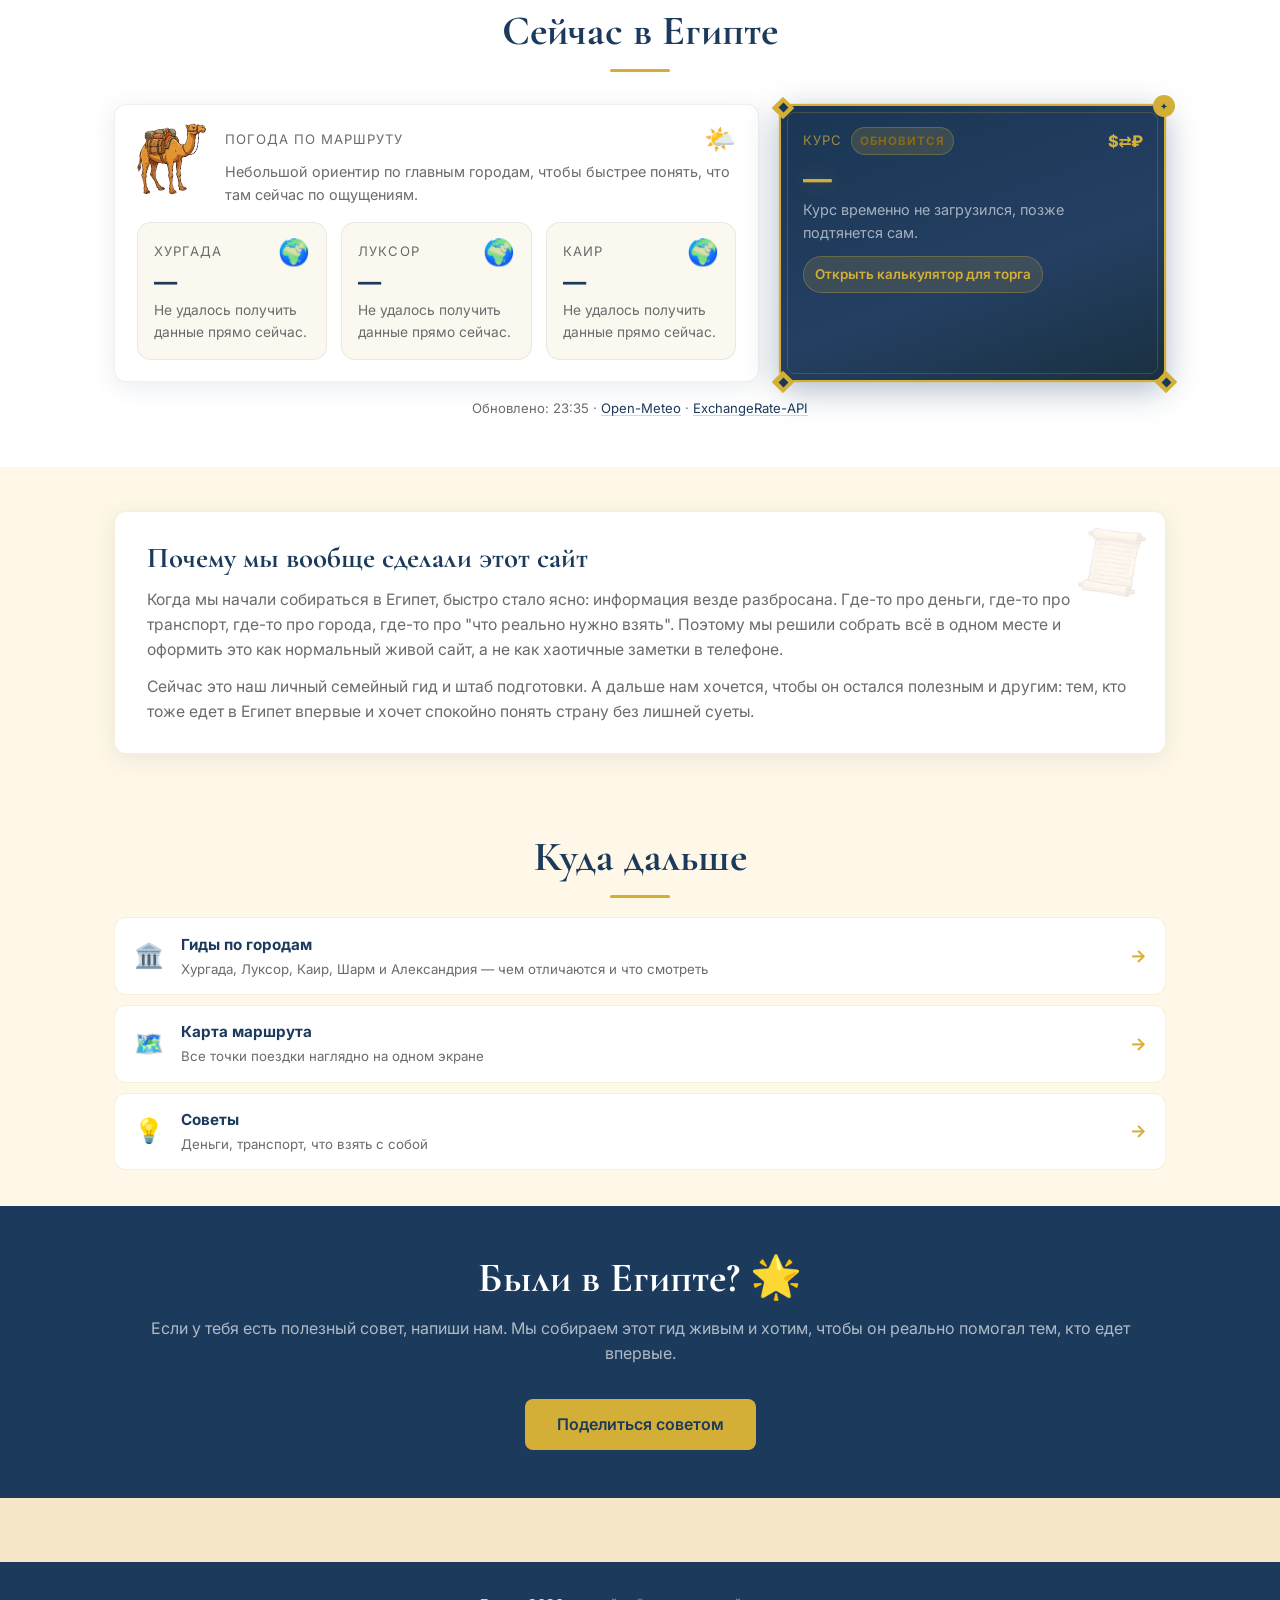
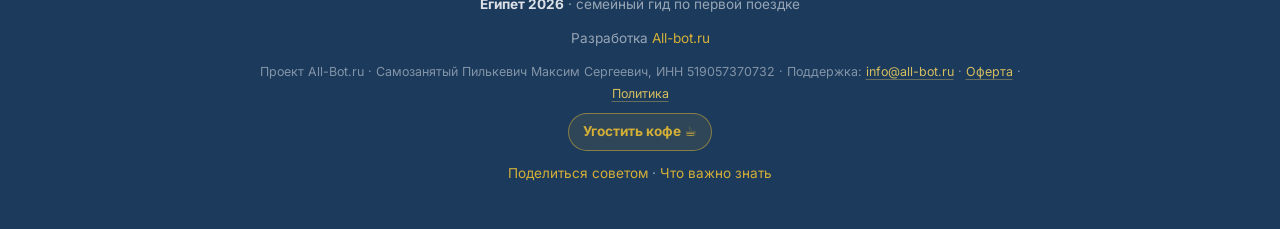
==== commit fe221eae: "Update footer legal info and support payment link" ====
--- a/index.html
+++ b/index.html
@@ -1415,6 +1415,7 @@
 <footer class="footer">
   <p><strong>Египет 2026</strong> · семейный гид по первой поездке</p>
   <p style="margin-top:0.3rem;">Разработка <a href="https://all-bot.ru" target="_blank" rel="noopener noreferrer">All-bot.ru</a></p>
+  <p class="footer-legal">Проект All-Bot.ru · Самозанятый Пилькевич Максим Сергеевич, ИНН 519057370732 · Поддержка: <a href="mailto:info@all-bot.ru">info@all-bot.ru</a> · <a href="https://all-bot.ru/offer" target="_blank" rel="noopener noreferrer">Оферта</a> · <a href="https://all-bot.ru/privacy" target="_blank" rel="noopener noreferrer">Политика</a></p>
   <p><button class="support-footer-btn" type="button" data-support-trigger>Угостить кофе ☕</button></p>
   <p style="margin-top:0.3rem;"><a href="feedback.html">Поделиться советом</a> · <a href="tips.html">Что важно знать</a></p>
 </footer>
--- a/css/style.css
+++ b/css/style.css
@@ -1010,6 +1010,19 @@
 }
 .footer a { color: var(--gold); }
 .footer strong { color: rgba(255,255,255,0.85); }
+.footer-legal {
+  max-width: 780px;
+  margin: 0.45rem auto 0;
+  color: rgba(255,255,255,0.46);
+  font-size: 0.78rem;
+  line-height: 1.7;
+}
+.footer-legal a {
+  color: rgba(240,208,96,0.88);
+  text-decoration: underline;
+  text-decoration-color: rgba(240,208,96,0.35);
+  text-underline-offset: 3px;
+}
 
 .support-footer-btn {
   margin-top: 0.55rem;
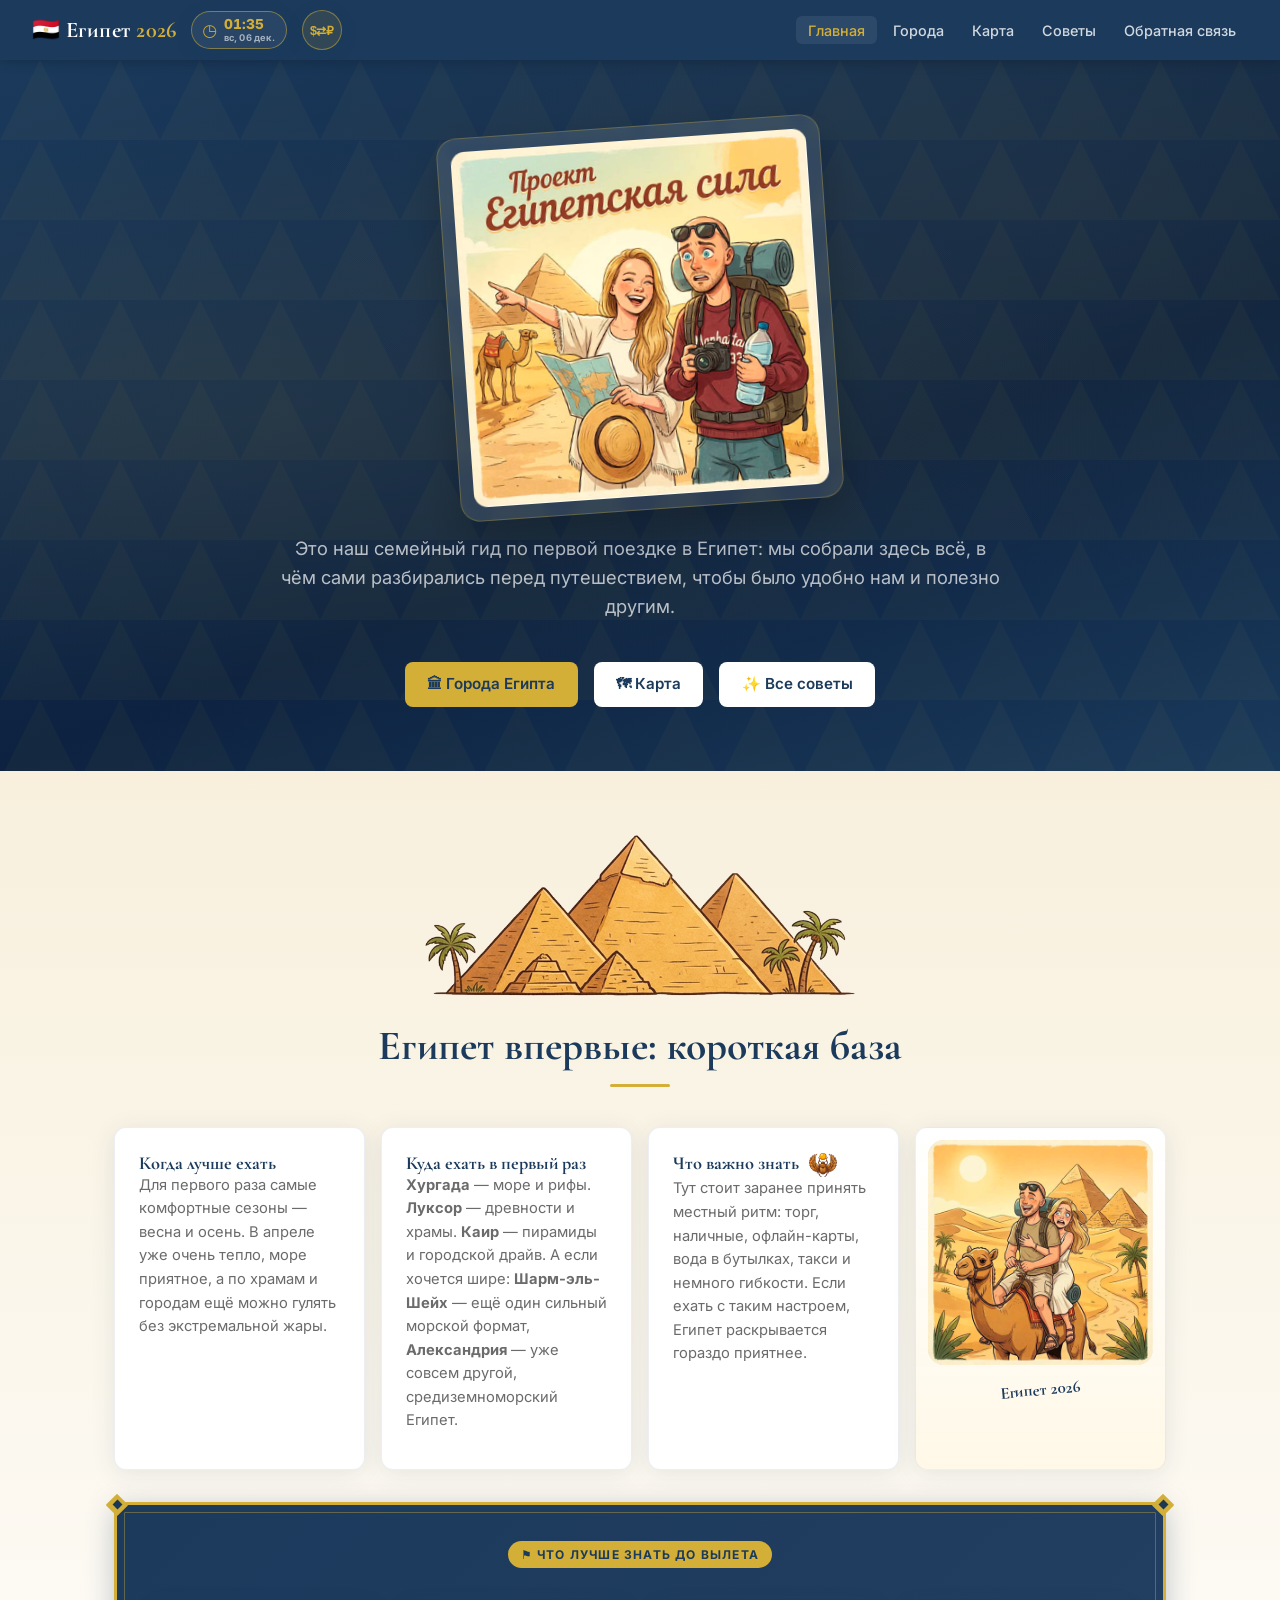
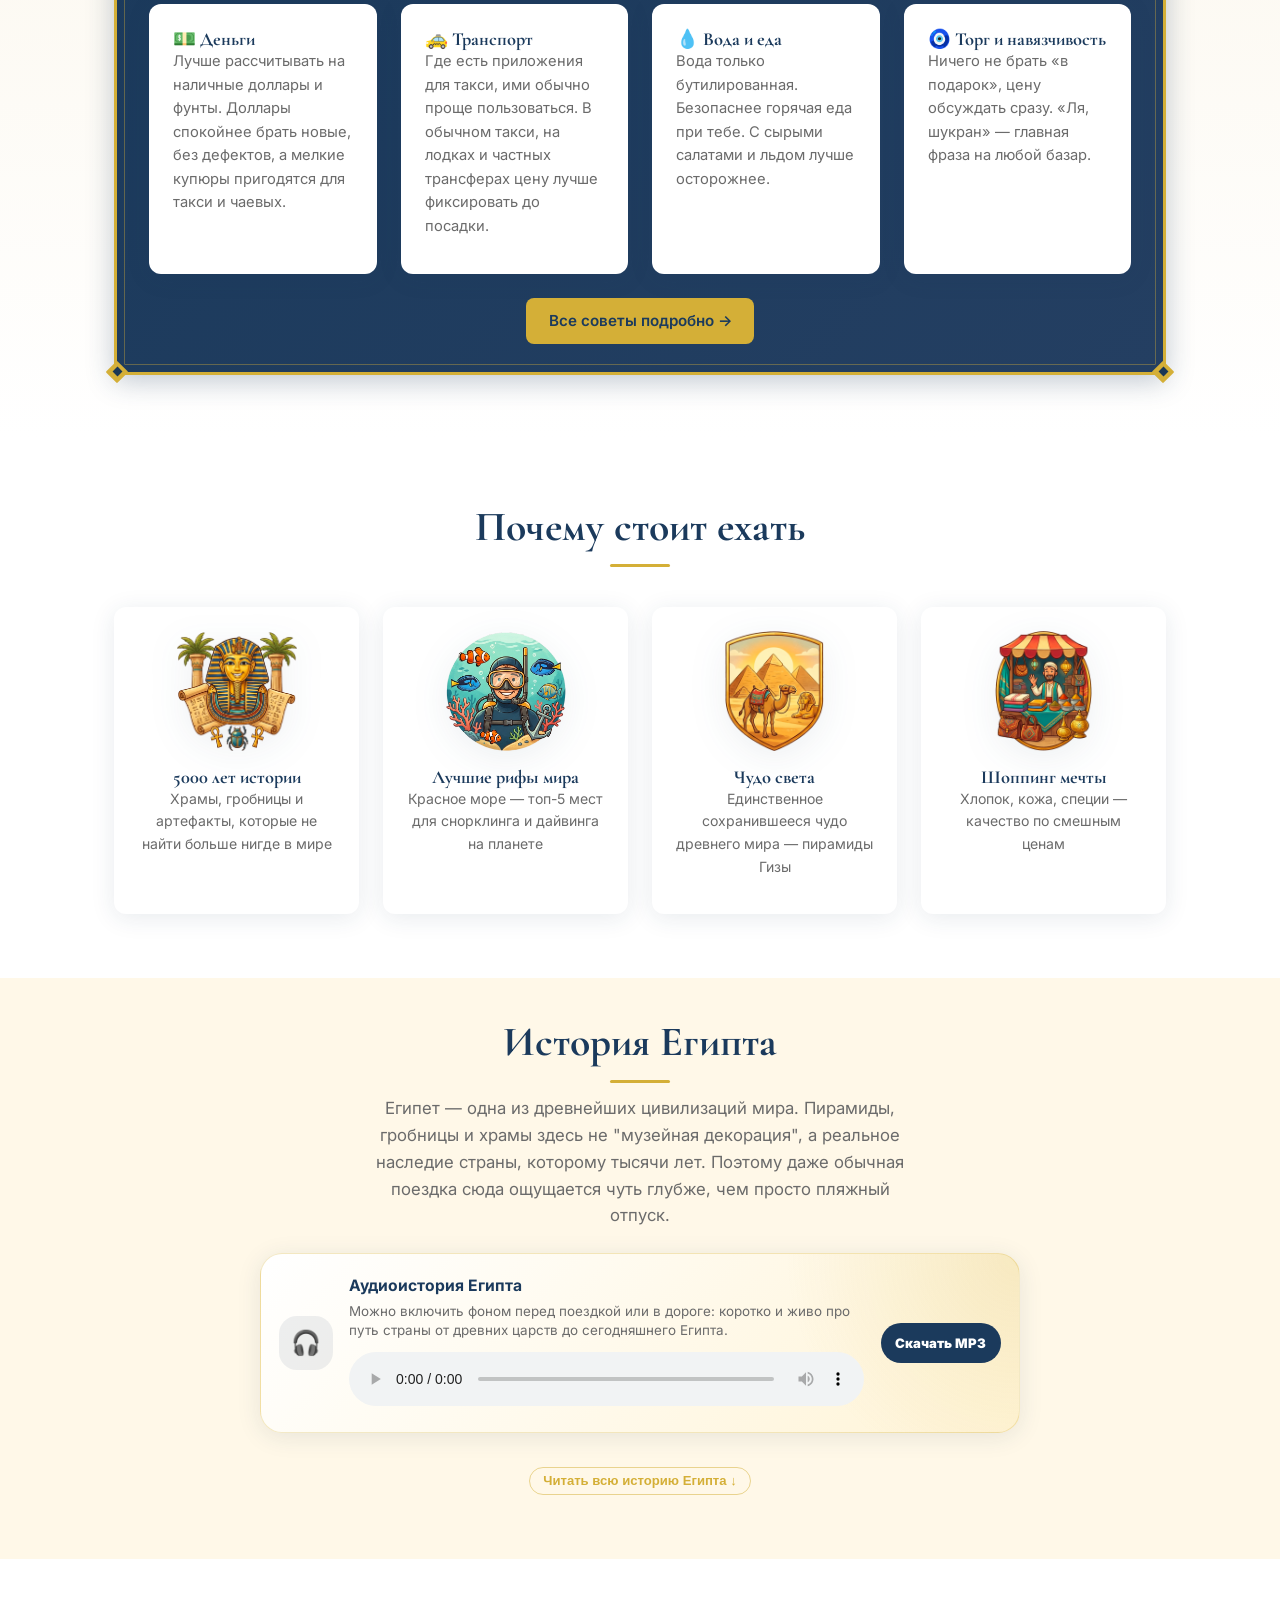
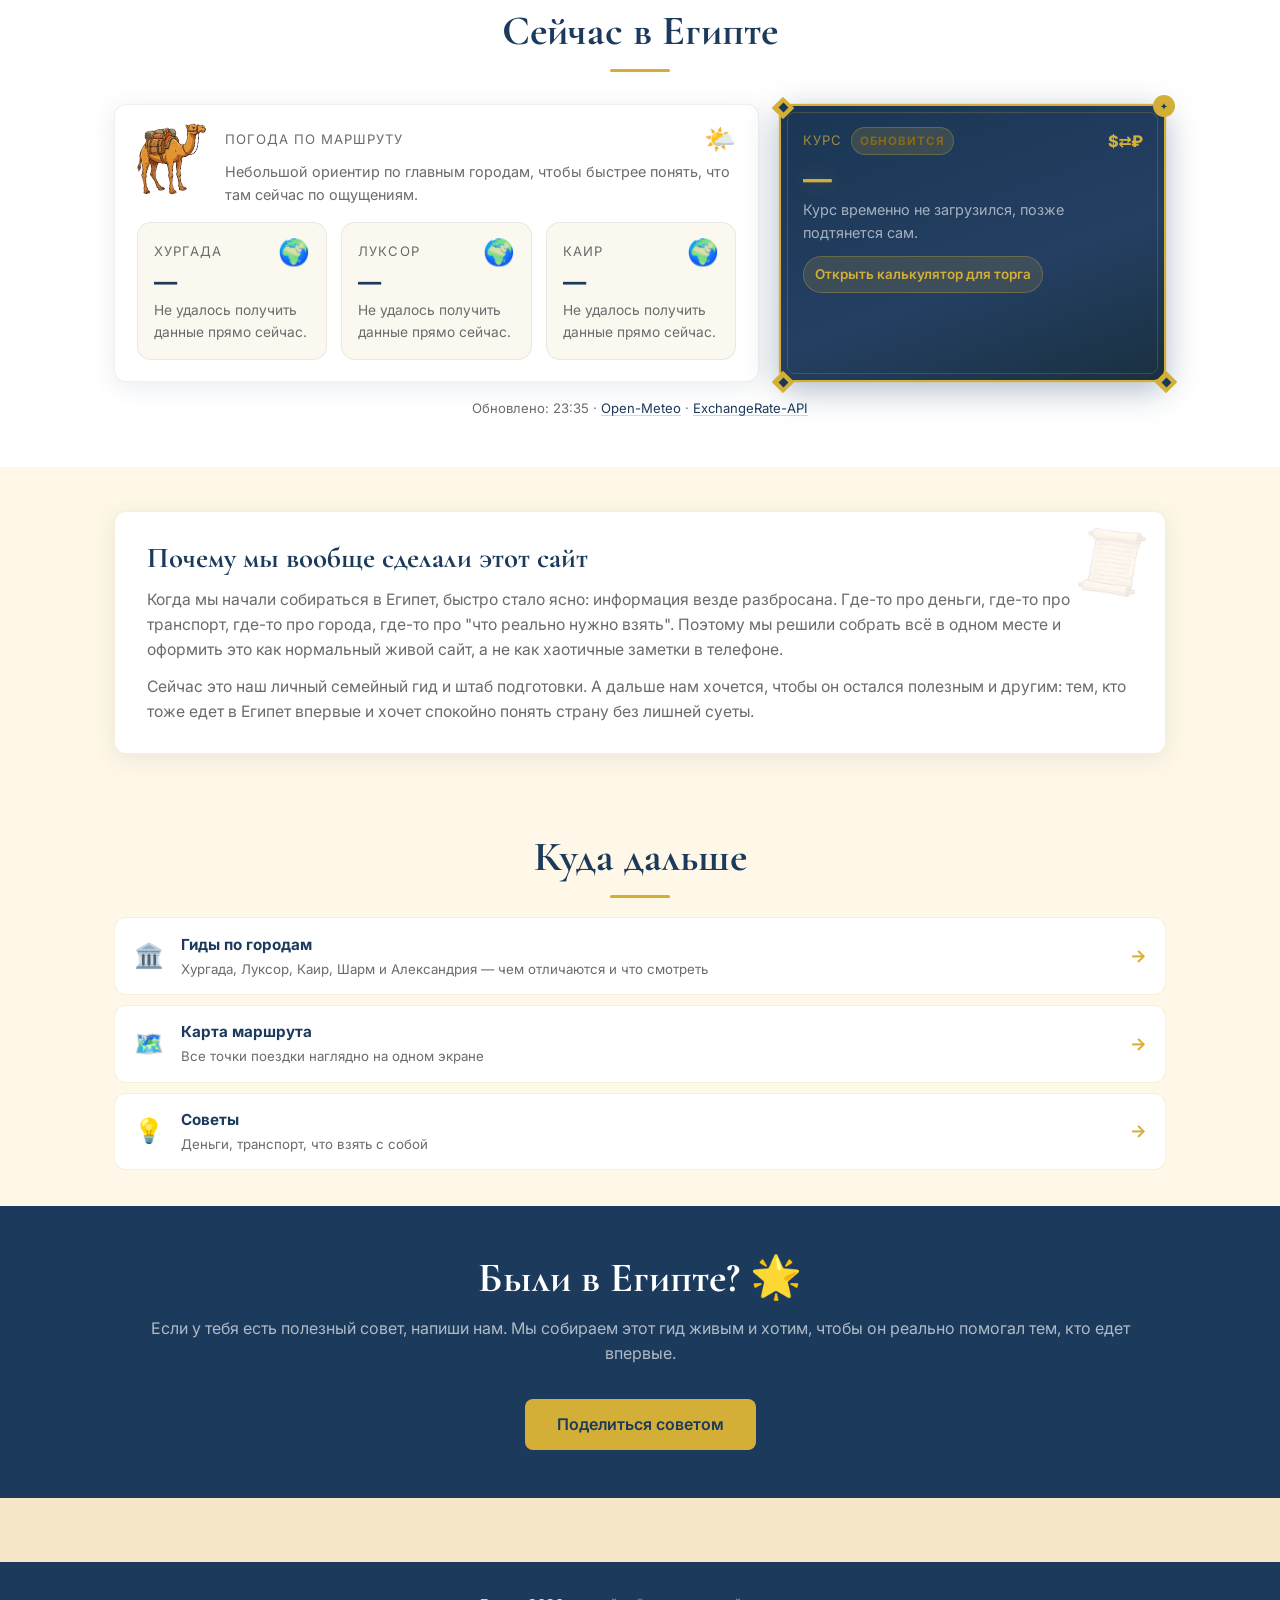
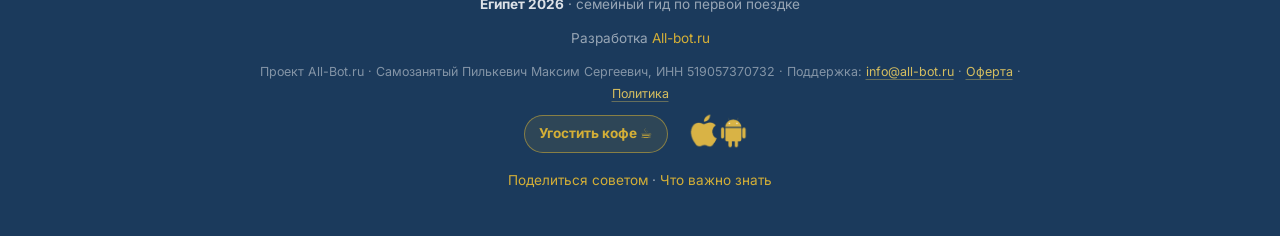
==== commit 1c14fb94: "Add install guide modal" ====
--- a/index.html
+++ b/index.html
@@ -1416,7 +1416,10 @@
   <p><strong>Египет 2026</strong> · семейный гид по первой поездке</p>
   <p style="margin-top:0.3rem;">Разработка <a href="https://all-bot.ru" target="_blank" rel="noopener noreferrer">All-bot.ru</a></p>
   <p class="footer-legal">Проект All-Bot.ru · Самозанятый Пилькевич Максим Сергеевич, ИНН 519057370732 · Поддержка: <a href="mailto:info@all-bot.ru">info@all-bot.ru</a> · <a href="https://all-bot.ru/offer" target="_blank" rel="noopener noreferrer">Оферта</a> · <a href="https://all-bot.ru/privacy" target="_blank" rel="noopener noreferrer">Политика</a></p>
-  <p><button class="support-footer-btn" type="button" data-support-trigger>Угостить кофе ☕</button></p>
+  <p class="footer-actions">
+    <button class="support-footer-btn" type="button" data-support-trigger>Угостить кофе ☕</button>
+    <button class="install-footer-btn" type="button" data-install-trigger aria-label="Как добавить сайт на экран телефона" title="Добавить на экран телефона"><img src="images/install-app-icon.png" alt=""></button>
+  </p>
   <p style="margin-top:0.3rem;"><a href="feedback.html">Поделиться советом</a> · <a href="tips.html">Что важно знать</a></p>
 </footer>
 
--- a/css/style.css
+++ b/css/style.css
@@ -1023,6 +1023,14 @@
   text-decoration-color: rgba(240,208,96,0.35);
   text-underline-offset: 3px;
 }
+.footer-actions {
+  display: inline-flex;
+  align-items: center;
+  justify-content: center;
+  gap: 0.55rem;
+  margin-top: 0.15rem;
+  flex-wrap: wrap;
+}
 
 .support-footer-btn {
   margin-top: 0.55rem;
@@ -1046,6 +1054,31 @@
   border-color: rgba(212,175,55,0.9);
   background: rgba(212,175,55,0.18);
 }
+.install-footer-btn {
+  margin-top: 0.18rem;
+  margin-left: 0.25rem;
+  min-height: 38px;
+  padding: 0;
+  display: inline-flex;
+  align-items: center;
+  justify-content: center;
+  border: 0;
+  background: transparent;
+  color: var(--gold);
+  font: inherit;
+  cursor: pointer;
+  transition: transform 0.2s, opacity 0.2s;
+}
+.install-footer-btn:hover {
+  transform: translateY(-1px);
+  opacity: 0.86;
+}
+.install-footer-btn img {
+  display: block;
+  width: 76px;
+  height: 38px;
+  object-fit: contain;
+}
 
 .support-overlay {
   position: fixed;
@@ -1059,6 +1092,18 @@
   backdrop-filter: blur(4px);
 }
 .support-overlay.open { display: flex; }
+.install-overlay {
+  position: fixed;
+  inset: 0;
+  z-index: 2600;
+  display: none;
+  align-items: center;
+  justify-content: center;
+  padding: 1.25rem;
+  background: rgba(18, 39, 62, 0.68);
+  backdrop-filter: blur(4px);
+}
+.install-overlay.open { display: flex; }
 .support-modal {
   position: relative;
   width: min(100%, 500px);
@@ -1073,6 +1118,101 @@
   padding: 1.65rem;
   color: var(--text);
 }
+
+.install-modal {
+  position: relative;
+  width: min(100%, 560px);
+  max-height: calc(100vh - 2.5rem);
+  overflow-y: auto;
+  border: 1px solid rgba(212,175,55,0.45);
+  border-radius: 26px;
+  background:
+    radial-gradient(circle at 92% 8%, rgba(212,175,55,0.14), transparent 34%),
+    linear-gradient(145deg, #fffdf7 0%, #f8edda 100%);
+  box-shadow: 0 28px 80px rgba(0,0,0,0.28);
+  padding: 1.5rem;
+  color: var(--text);
+}
+.install-close {
+  position: absolute;
+  top: 0.8rem;
+  right: 0.8rem;
+  z-index: 2;
+  width: 38px;
+  height: 38px;
+  border: 1px solid rgba(27,58,92,0.1);
+  border-radius: 999px;
+  background: rgba(255,255,255,0.78);
+  color: var(--navy);
+  font-size: 1.35rem;
+  line-height: 1;
+  cursor: pointer;
+}
+.install-head {
+  max-width: 420px;
+  margin: 0 auto 0.85rem;
+  padding: 0 2.5rem;
+  text-align: center;
+}
+.install-kicker {
+  margin: 0 0 0.25rem;
+  color: #9b7318;
+  font-size: 0.72rem;
+  font-weight: 800;
+  letter-spacing: 0.16em;
+  text-transform: uppercase;
+}
+.install-head h3 {
+  margin-bottom: 0.45rem;
+  color: var(--navy);
+  font-size: clamp(1.45rem, 4vw, 1.95rem);
+}
+.install-head p {
+  margin: 0;
+  color: var(--text-lt);
+  font-size: 0.94rem;
+}
+.install-tabs {
+  display: grid;
+  grid-template-columns: 1fr 1fr;
+  gap: 0.5rem;
+  max-width: 320px;
+  margin: 0 auto 0.9rem;
+  padding: 0.28rem;
+  border: 1px solid rgba(212,175,55,0.34);
+  border-radius: 999px;
+  background: rgba(255,255,255,0.62);
+}
+.install-tab {
+  min-height: 38px;
+  border: 0;
+  border-radius: 999px;
+  background: transparent;
+  color: var(--navy);
+  font: inherit;
+  font-weight: 900;
+  cursor: pointer;
+}
+.install-tab.active {
+  background: var(--navy);
+  color: var(--gold);
+  box-shadow: 0 8px 18px rgba(27,58,92,0.16);
+}
+.install-card {
+  overflow: hidden;
+  border: 1px solid rgba(212,175,55,0.3);
+  border-radius: 20px;
+  background: rgba(255,255,255,0.82);
+  box-shadow: 0 10px 26px rgba(27,58,92,0.12);
+}
+.install-card figcaption {
+  display: none;
+}
+.install-card img {
+  display: block;
+  width: 100%;
+  height: auto;
+}
 .support-modal::before {
   content: '';
   position: absolute;
@@ -1270,6 +1410,17 @@
   .support-amount-btn {
     min-height: 48px;
     font-size: 0.94rem;
+  }
+  .install-modal {
+    padding: 1rem;
+    border-radius: 22px;
+  }
+  .install-head {
+    padding: 0 2.2rem 0 0;
+    text-align: left;
+  }
+  .install-tabs {
+    max-width: none;
   }
 }
 
